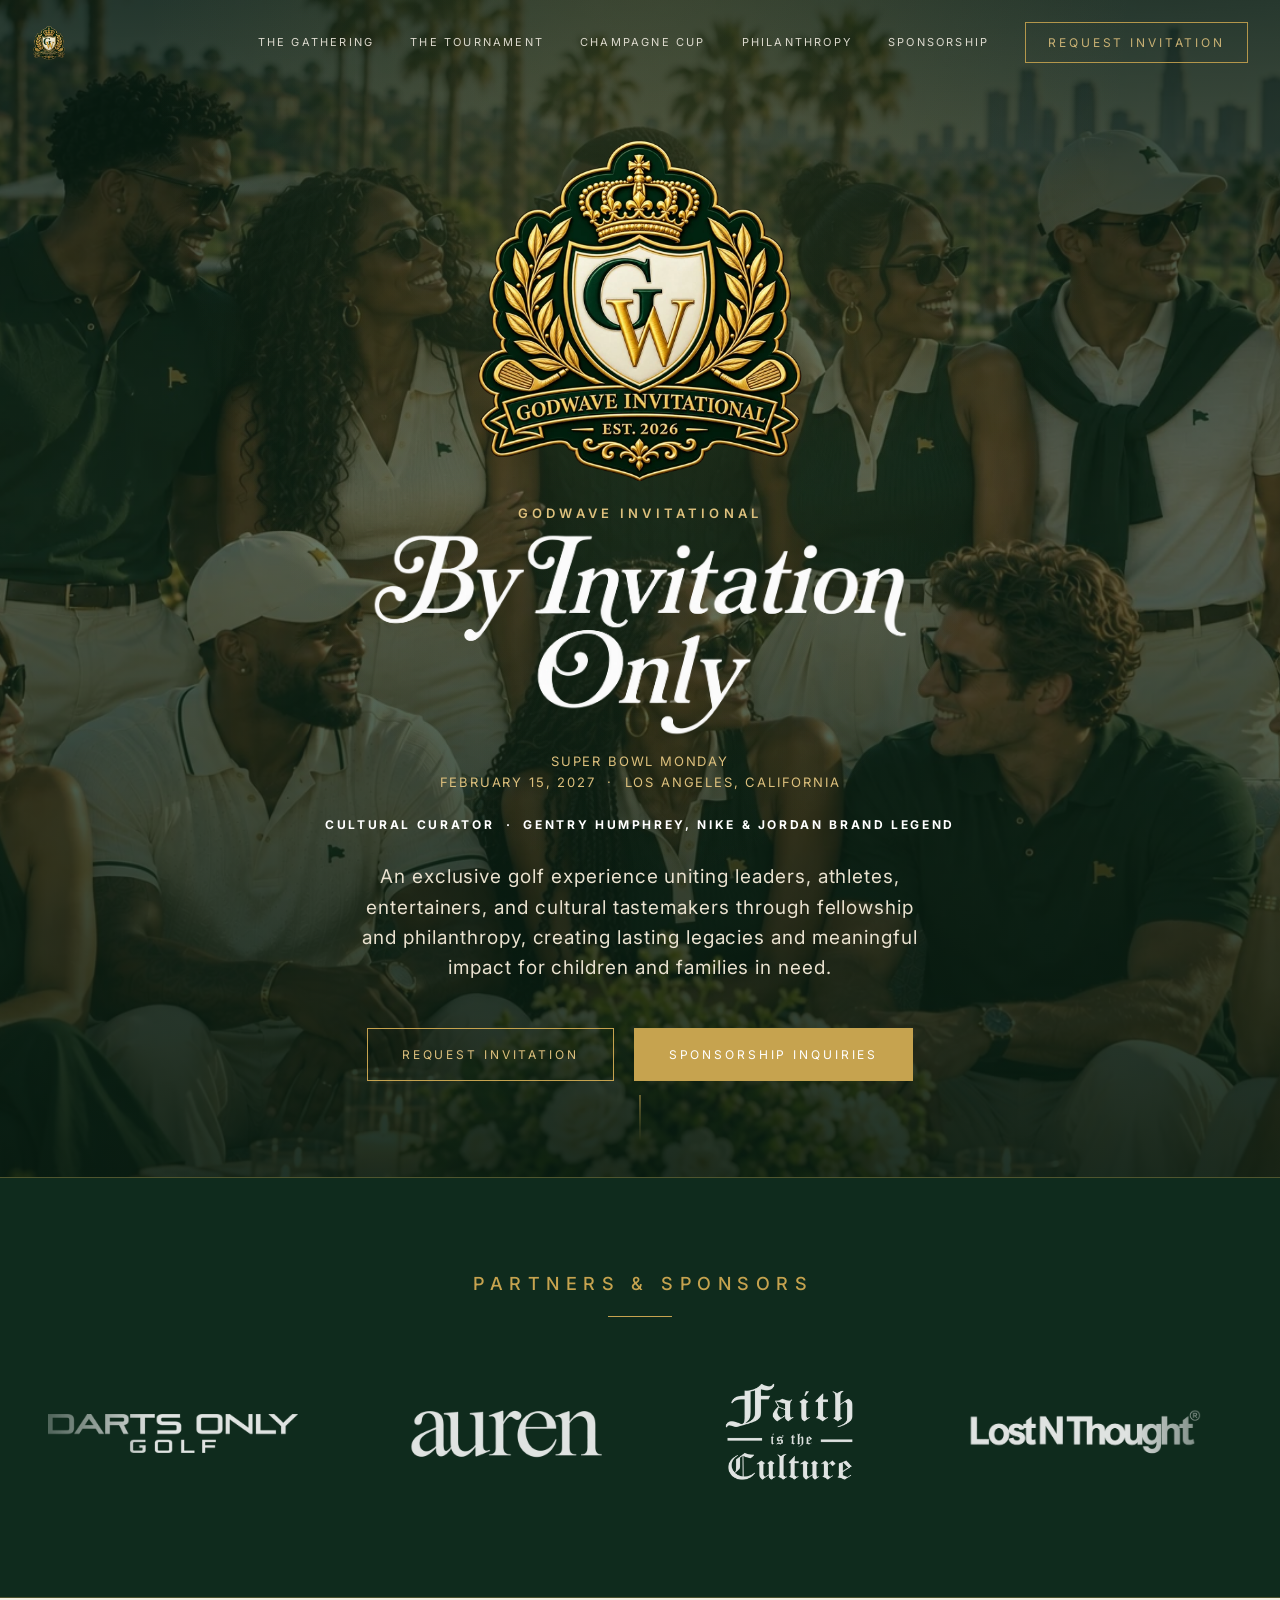
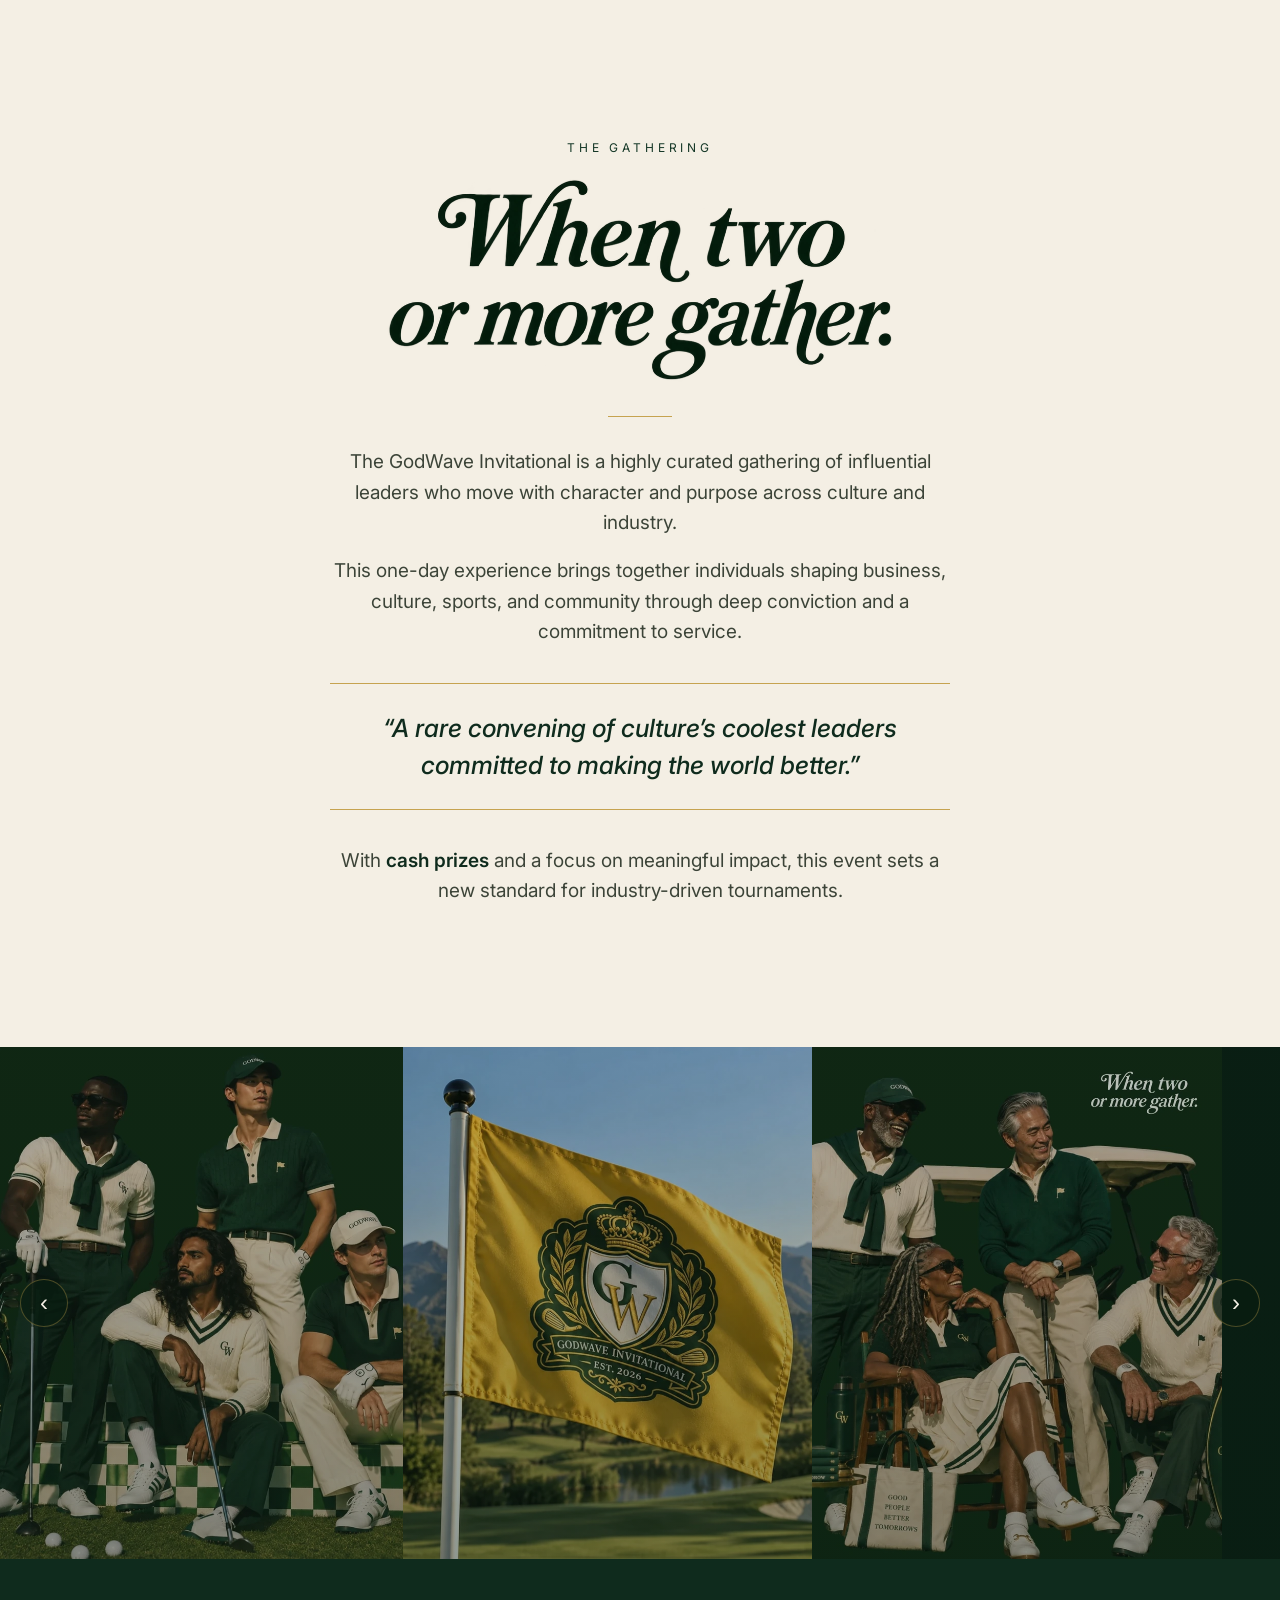
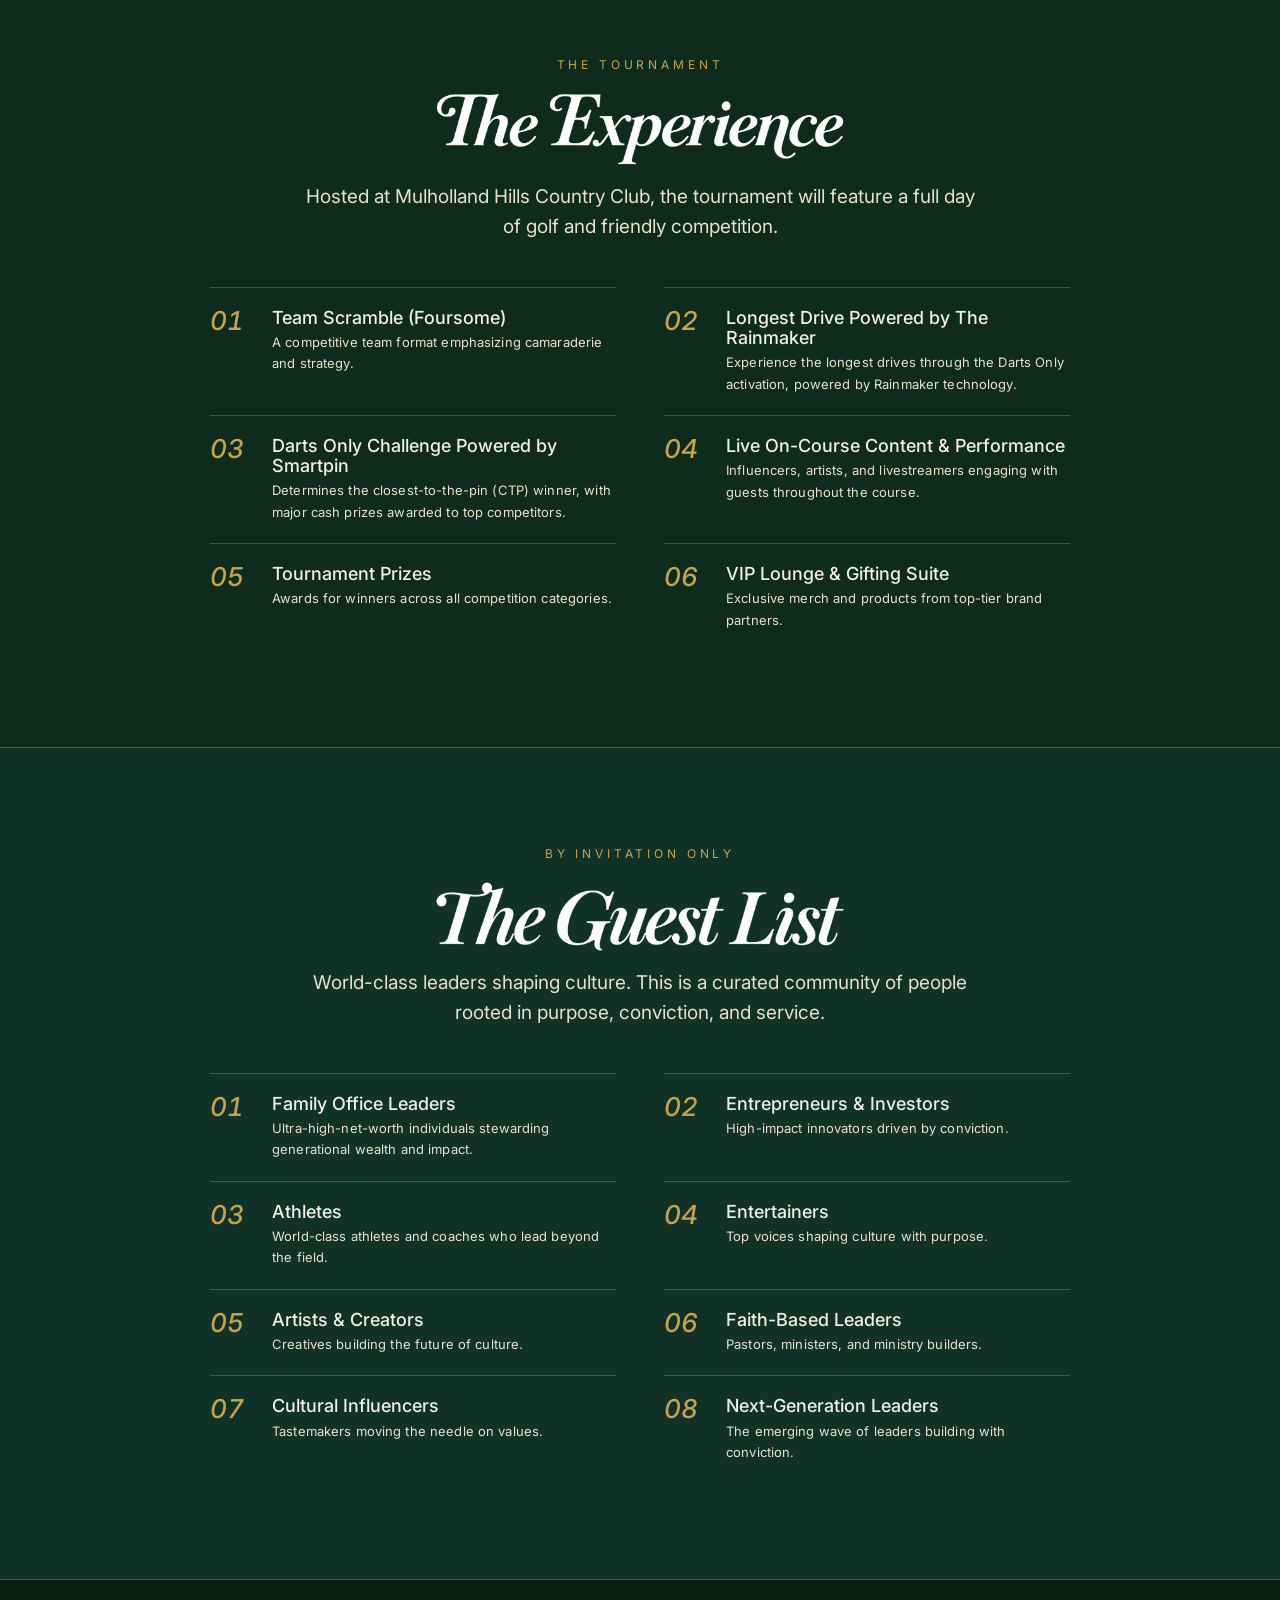
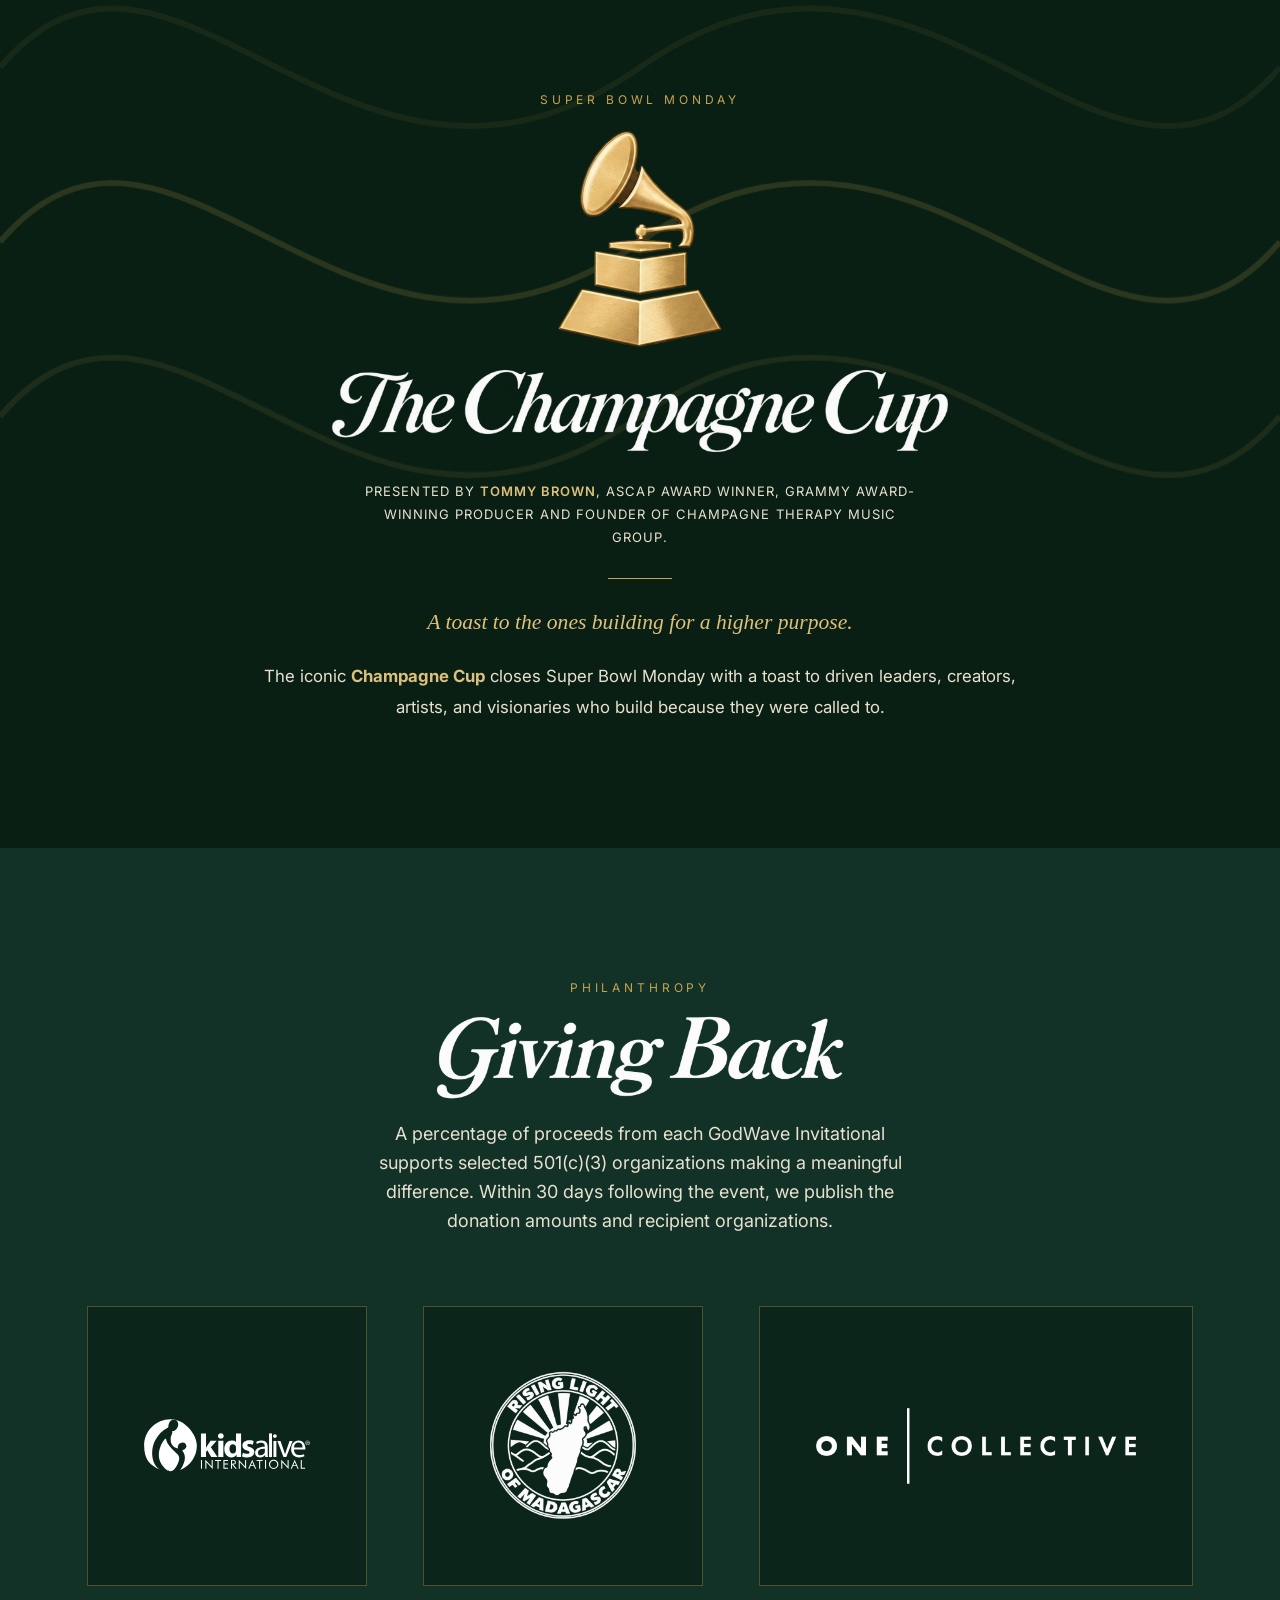
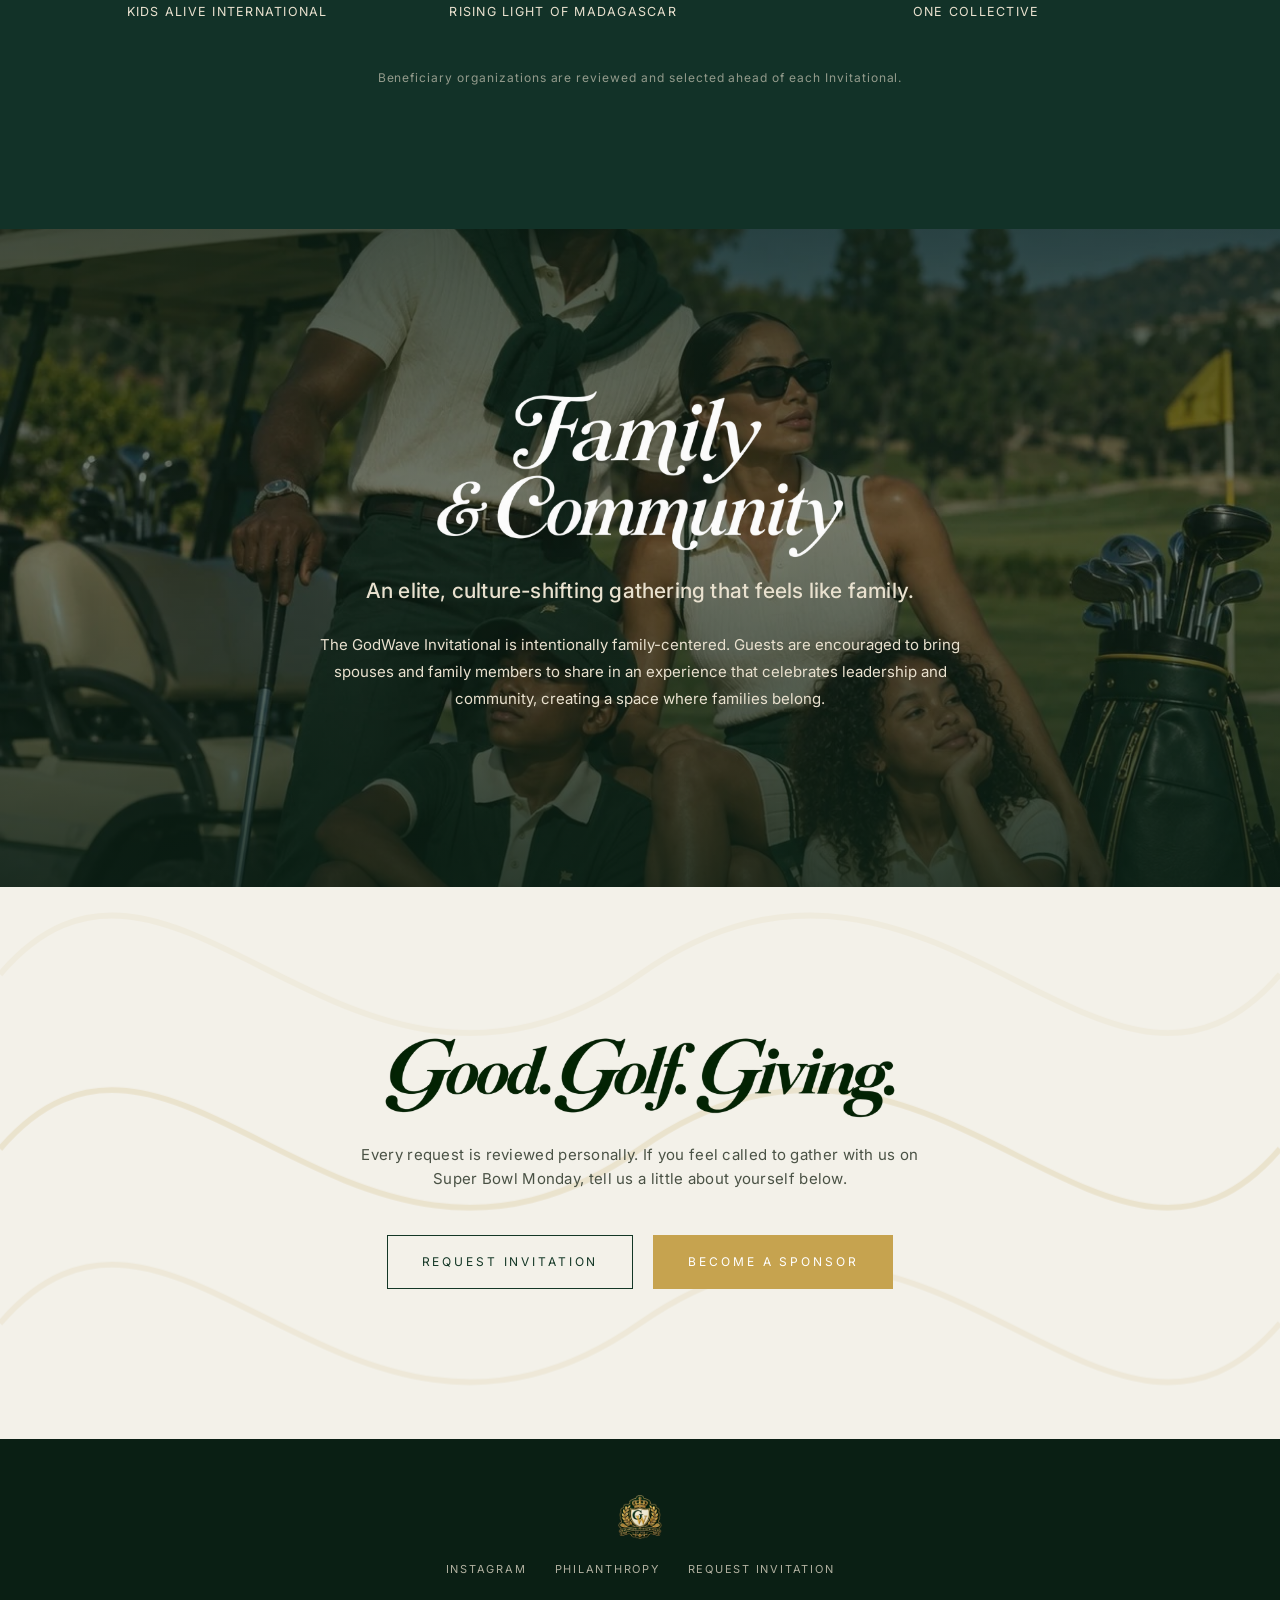
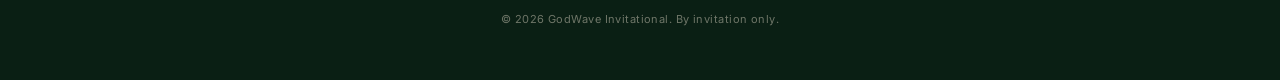
==== index.html @ af49a0c3 "Add Champagne Therapy Music Group to partner logos" ====
<!doctype html>
<html lang="en">
<head>
<meta charset="utf-8" />
<meta name="viewport" content="width=device-width, initial-scale=1" />
<title>GodWave Invitational · By Invitation Only</title>
<meta name="description" content="The GodWave Invitational. A private, invitation-only golf experience for those building something greater than the game." />
<link rel="icon" type="image/png" sizes="32x32" href="assets/favicon-32.png?v=20261023d" />
<link rel="icon" type="image/png" sizes="512x512" href="assets/favicon-512.png?v=20261023d" />
<link rel="apple-touch-icon" sizes="180x180" href="assets/favicon-180.png?v=20261023d" />
<link rel="preconnect" href="https://fonts.googleapis.com">
<link rel="preconnect" href="https://fonts.gstatic.com" crossorigin>
<link href="https://fonts.googleapis.com/css2?family=Inter:ital,wght@0,400;0,500;0,600;0,700;1,400;1,500&display=swap" rel="stylesheet">
<link rel="preload" as="image" href="assets/hero-bg.webp?v=20261023a" fetchpriority="high" />
<link rel="stylesheet" href="styles.css?v=20261107a" />
</head>
<body>

<!-- Wave-line texture, reused as a subtle field behind the hero and the final CTA. -->
<svg width="0" height="0" style="position:absolute">
  <defs>
    <pattern id="waveField" width="220" height="90" patternUnits="userSpaceOnUse">
      <path d="M0,45 C 30,10 60,80 110,45 C 160,10 190,80 220,45" fill="none" stroke="#c6a34f" stroke-width="1" opacity="0.5" />
      <path d="M0,75 C 30,40 60,110 110,75 C 160,40 190,110 220,75" fill="none" stroke="#c6a34f" stroke-width="1" opacity="0.3" />
      <path d="M0,15 C 30,-20 60,50 110,15 C 160,-20 190,50 220,15" fill="none" stroke="#c6a34f" stroke-width="1" opacity="0.22" />
    </pattern>
  </defs>
</svg>

<header class="nav" id="siteNav">
  <a href="#top" class="nav__mark">
    <img decoding="async" src="assets/crest-small.webp?v=20261023a" alt="GodWave crest" />
  </a>
  <nav class="nav__links">
    <a href="#gathering">The Gathering</a>
    <a href="#tournament">The Tournament</a>
    <a href="#champagne-cup">Champagne Cup</a>
    <a href="#philanthropy">Philanthropy</a>
    <a href="https://app.kismet.golf/event/godwave-invitational" target="_blank" rel="noopener">Sponsorship</a>
    <a href="https://forms.gle/NQnTTzMsNQ9WZR6WA" target="_blank" rel="noopener" class="btn" style="padding:10px 22px;">Request Invitation</a>
  </nav>
  <button class="nav__toggle" id="navToggle" aria-label="Menu">
    <svg width="18" height="12" viewBox="0 0 18 12" fill="none"><path d="M0 1H18M0 6H18M0 11H18" stroke="currentColor"/></svg>
  </button>
</header>

<section class="hero" id="top">
  <div class="hero__bg"></div>
  <div class="hero__vignette"></div>
  <div class="hero__inner">
    <img decoding="async" class="hero__crest" src="assets/crest-medium.webp?v=20261023a" alt="GodWave crest" />
    <p class="hero__label">GodWave Invitational</p>
    <img decoding="async" class="hero__title" fetchpriority="high" src="assets/by-invitation-only.webp?v=20261023a" alt="By Invitation Only" />
    <p class="hero__location">Super Bowl Monday<br>February 15, 2027 &nbsp;&middot;&nbsp; Los Angeles, California</p>
    <p class="hero__curator">Cultural Curator &nbsp;&middot;&nbsp; Gentry Humphrey, Nike &amp; Jordan Brand Legend</p>
    <p class="hero__sub">An exclusive golf experience uniting leaders, athletes, entertainers, and cultural tastemakers through fellowship and philanthropy, creating lasting legacies and meaningful impact for children and families in need.</p>
    <div class="hero__ctas">
      <a href="https://forms.gle/NQnTTzMsNQ9WZR6WA" target="_blank" rel="noopener" class="btn">Request Invitation</a>
      <a href="https://app.kismet.golf/event/godwave-invitational" target="_blank" rel="noopener" class="btn btn--gold">Sponsorship Inquiries</a>
    </div>
  </div>
  <div class="hero__scroll"></div>
</section>

<section class="partners reveal" id="partners">
  <div class="partners__head">
    <h2 class="partners__title">Partners &amp; Sponsors</h2>
    <div class="rule"></div>
  </div>
  <div class="partners__marquee">
    <div class="partners__track">
      <ul class="partners__set">
        <li><img decoding="async" src="assets/partners/darts-only-golf-white.webp?v=20261106d" alt="Darts Only Golf" style="height:39px" /></li>
        <li><img class="is-mono" decoding="async" src="assets/partners/auren-green.webp?v=20261106d" alt="Auren" style="height:51px" /></li>
        <li><img decoding="async" src="assets/partners/faith-is-the-culture-white.webp?v=20261106d" alt="Faith is the Culture" style="height:102px" /></li>
        <li><img class="is-mono" decoding="async" src="assets/partners/lost-n-thought-green.webp?v=20261106d" alt="Lost N Thought" style="height:48px" /></li>
        <li><img decoding="async" src="assets/partners/bold-white.webp?v=20261106d" alt="BOLD" style="height:117px" /></li>
        <li><img decoding="async" src="assets/partners/elevate-collection-white.webp?v=20261106d" alt="Elevate Collection" style="height:84px" /></li>
        <li><img decoding="async" src="assets/partners/connect-the-spots-white.webp?v=20261106d" alt="Connect The Spots" style="height:108px" /></li>
        <li><img decoding="async" src="assets/partners/sparms-white.webp?v=20261106d" alt="Sparms" style="height:33px" /></li>
        <li><img class="is-mono" decoding="async" src="assets/partners/therabody.svg?v=20261106d" alt="Therabody" style="height:51px" /></li>
        <li><img decoding="async" src="assets/partners/cool-factor.webp?v=20261106d" alt="Cool Factor Cryo" style="height:60px" /></li>
        <li><img decoding="async" src="assets/partners/champagne-therapy-gold.webp?v=20261107a" alt="Champagne Therapy Music Group" style="height:130px" /></li>
      </ul>
      <ul class="partners__set" aria-hidden="true">
        <li><img decoding="async" src="assets/partners/darts-only-golf-white.webp?v=20261106d" alt="" style="height:39px" /></li>
        <li><img class="is-mono" decoding="async" src="assets/partners/auren-green.webp?v=20261106d" alt="" style="height:51px" /></li>
        <li><img decoding="async" src="assets/partners/faith-is-the-culture-white.webp?v=20261106d" alt="" style="height:102px" /></li>
        <li><img class="is-mono" decoding="async" src="assets/partners/lost-n-thought-green.webp?v=20261106d" alt="" style="height:48px" /></li>
        <li><img decoding="async" src="assets/partners/bold-white.webp?v=20261106d" alt="" style="height:117px" /></li>
        <li><img decoding="async" src="assets/partners/elevate-collection-white.webp?v=20261106d" alt="" style="height:84px" /></li>
        <li><img decoding="async" src="assets/partners/connect-the-spots-white.webp?v=20261106d" alt="" style="height:108px" /></li>
        <li><img decoding="async" src="assets/partners/sparms-white.webp?v=20261106d" alt="" style="height:33px" /></li>
        <li><img class="is-mono" decoding="async" src="assets/partners/therabody.svg?v=20261106d" alt="" style="height:51px" /></li>
        <li><img decoding="async" src="assets/partners/cool-factor.webp?v=20261106d" alt="" style="height:60px" /></li>
        <li><img decoding="async" src="assets/partners/champagne-therapy-gold.webp?v=20261107a" alt="" style="height:130px" /></li>
      </ul>
    </div>
  </div>
</section>

<section class="ethos reveal" id="gathering">
  <div class="wrap">
    <p class="eyebrow eyebrow--dark">THE GATHERING</p>
    <img loading="lazy" decoding="async" class="ethos__quote" src="assets/when-two-or-more.webp?v=20261023a" alt="When two or more gather." />
    <div class="rule"></div>
    <p class="ethos__body">The GodWave Invitational is a highly curated gathering of influential leaders who move with character and purpose across culture and industry.</p>
    <p class="ethos__body">This one-day experience brings together individuals shaping business, culture, sports, and community through deep conviction and a commitment to service.</p>
    <blockquote class="ethos__pull">“A rare convening of culture’s coolest leaders committed to making the world better.”</blockquote>
    <p class="ethos__body">With <strong>cash prizes</strong> and a focus on meaningful impact, this event sets a new standard for industry-driven tournaments.</p>
  </div>
</section>

<section class="gallery reveal">
  <div class="gallery__track" id="galleryTrack">
    <div class="gallery__slide"><img fetchpriority="low" decoding="async" src="assets/gallery-1-mens-cream.webp?v=20261023a" srcset="assets/gallery-1-mens-cream-800.webp?v=20261106f 800w, assets/gallery-1-mens-cream.webp?v=20261023a 1200w" sizes="(max-width: 860px) 78vw, 32vw" alt="Guests in cream and forest green GodWave apparel" /></div>
    <div class="gallery__slide"><img fetchpriority="low" decoding="async" src="assets/gallery-4-flag.webp?v=20261023a" srcset="assets/gallery-4-flag-800.webp?v=20261106f 800w, assets/gallery-4-flag.webp?v=20261023a 1200w" sizes="(max-width: 860px) 78vw, 32vw" alt="The GodWave flag on the course" /></div>
    <div class="gallery__slide"><img fetchpriority="low" decoding="async" src="assets/gallery-2-cart-crew.webp?v=20261023a" srcset="assets/gallery-2-cart-crew-800.webp?v=20261106f 800w, assets/gallery-2-cart-crew.webp?v=20261023a 1200w" sizes="(max-width: 860px) 78vw, 32vw" alt="Guests gathered beside the golf cart" /></div>
    <div class="gallery__slide"><img fetchpriority="low" decoding="async" src="assets/gallery-5-fivesome.webp?v=20261023a" srcset="assets/gallery-5-fivesome-800.webp?v=20261106f 800w, assets/gallery-5-fivesome.webp?v=20261023a 1200w" sizes="(max-width: 860px) 78vw, 32vw" alt="Guests walking the fairway together" /></div>
    <div class="gallery__slide"><img fetchpriority="low" decoding="async" src="assets/gallery-3-womens-checker.webp?v=20261023a" srcset="assets/gallery-3-womens-checker-800.webp?v=20261106f 800w, assets/gallery-3-womens-checker.webp?v=20261023a 1200w" sizes="(max-width: 860px) 78vw, 32vw" alt="Guests seated on the checkered course bench" /></div>
  </div>
  <button class="gallery__arrow gallery__arrow--prev" id="galleryPrev" aria-label="Previous photo">&#8249;</button>
  <button class="gallery__arrow gallery__arrow--next" id="galleryNext" aria-label="Next photo">&#8250;</button>
</section>

<section class="tournament" id="tournament">
  <div class="wrap">
    <div class="tournament__head reveal">
      <p class="eyebrow">THE TOURNAMENT</p>
      <img loading="lazy" decoding="async" class="section-title" src="assets/title-the-experience.webp?v=20261023a" alt="The Experience" />
      <p class="tournament__lede">Hosted at Mulholland Hills Country Club, the tournament will feature a full day of golf and friendly competition.</p>
    </div>
    <ol class="numbered reveal">
      <li><span class="numbered__n">01</span><div><h3>Team Scramble (Foursome)</h3><p>A competitive team format emphasizing camaraderie and strategy.</p></div></li>
      <li><span class="numbered__n">02</span><div><h3>Longest Drive Powered by The Rainmaker</h3><p>Experience the longest drives through the Darts Only activation, powered by Rainmaker technology.</p></div></li>
      <li><span class="numbered__n">03</span><div><h3>Darts Only Challenge Powered by Smartpin</h3><p>Determines the closest-to-the-pin (CTP) winner, with major cash prizes awarded to top competitors.</p></div></li>
      <li><span class="numbered__n">04</span><div><h3>Live On-Course Content &amp; Performance</h3><p>Influencers, artists, and livestreamers engaging with guests throughout the course.</p></div></li>
      <li><span class="numbered__n">05</span><div><h3>Tournament Prizes</h3><p>Awards for winners across all competition categories.</p></div></li>
      <li><span class="numbered__n">06</span><div><h3>VIP Lounge &amp; Gifting Suite</h3><p>Exclusive merch and products from top-tier brand partners.</p></div></li>
    </ol>
  </div>
</section>

<section class="guests" id="guest-list">
  <div class="wrap">
    <div class="tournament__head reveal">
      <p class="eyebrow">BY INVITATION ONLY</p>
      <img loading="lazy" decoding="async" class="section-title" src="assets/title-the-guest-list.webp?v=20261023a" alt="The Guest List" />
      <p class="guests__lede">World-class leaders shaping culture. This is a curated community of people rooted in purpose, conviction, and service.</p>
    </div>
    <ol class="numbered reveal">
      <li><span class="numbered__n">01</span><div><h3>Family Office Leaders</h3><p>Ultra-high-net-worth individuals stewarding generational wealth and impact.</p></div></li>
      <li><span class="numbered__n">02</span><div><h3>Entrepreneurs &amp; Investors</h3><p>High-impact innovators driven by conviction.</p></div></li>
      <li><span class="numbered__n">03</span><div><h3>Athletes</h3><p>World-class athletes and coaches who lead beyond the field.</p></div></li>
      <li><span class="numbered__n">04</span><div><h3>Entertainers</h3><p>Top voices shaping culture with purpose.</p></div></li>
      <li><span class="numbered__n">05</span><div><h3>Artists &amp; Creators</h3><p>Creatives building the future of culture.</p></div></li>
      <li><span class="numbered__n">06</span><div><h3>Faith-Based Leaders</h3><p>Pastors, ministers, and ministry builders.</p></div></li>
      <li><span class="numbered__n">07</span><div><h3>Cultural Influencers</h3><p>Tastemakers moving the needle on values.</p></div></li>
      <li><span class="numbered__n">08</span><div><h3>Next-Generation Leaders</h3><p>The emerging wave of leaders building with conviction.</p></div></li>
    </ol>
  </div>
</section>

<section class="cup reveal" id="champagne-cup">
  <svg class="hero__field" viewBox="0 0 220 90" preserveAspectRatio="xMidYMid slice" style="position:absolute;inset:0;opacity:.35;"><rect width="100%" height="100%" fill="url(#waveField)" /></svg>
  <div class="cup__inner">
    <p class="eyebrow">Super Bowl Monday</p>
    <img loading="lazy" decoding="async" class="cup__trophy" src="assets/champagne-cup-trophy-gold.webp?v=20261106a" alt="" />
    <img loading="lazy" decoding="async" class="cup__title" src="assets/title-champagne-cup-script-white.webp?v=20261106a" alt="The Champagne Cup" />
    <p class="cup__presented">Presented by <strong>Tommy Brown</strong>, ASCAP Award winner, Grammy Award-winning producer and Founder of Champagne Therapy Music Group.</p>
    <div class="rule"></div>
    <p class="cup__lede">A toast to the ones building for a higher purpose.</p>
    <p class="cup__body">The iconic <strong class="cup__gold">Champagne Cup</strong> closes Super Bowl Monday with a toast to driven leaders, creators, artists, and visionaries who build because they were called to.</p>
  </div>
</section>

<section class="philanthropy reveal" id="philanthropy">
  <div class="wrap">
    <div class="philanthropy__head">
      <p class="eyebrow">PHILANTHROPY</p>
      <img loading="lazy" decoding="async" class="section-title" src="assets/title-giving-back.webp?v=20261023a" alt="Giving Back" />
    </div>
    <p class="philanthropy__body">A percentage of proceeds from each GodWave Invitational supports selected 501(c)(3) organizations making a meaningful difference. Within 30 days following the event, we publish the donation amounts and recipient organizations.</p>
    <!-- Swap each block below for Arielle's actual partner logo images when supplied. -->
    <div class="philanthropy__logos">
      <a class="philanthropy__logo" href="https://kidsalive.org" target="_blank" rel="noopener">
        <div class="philanthropy__chip"><img loading="lazy" decoding="async" src="assets/logo-kidsalive.svg?v=20261008a" alt="Kids Alive International" /></div>
        <p>Kids Alive International</p>
      </a>
      <a class="philanthropy__logo" href="https://www.facebook.com/MADAgapeMission/" target="_blank" rel="noopener">
        <div class="philanthropy__chip"><img loading="lazy" decoding="async" src="assets/logo-risinglight.webp?v=20261023a" alt="Rising Light of Madagascar" /></div>
        <p>Rising Light of Madagascar</p>
      </a>
      <a class="philanthropy__logo" href="https://content.onecollective.org/" target="_blank" rel="noopener">
        <div class="philanthropy__chip"><img loading="lazy" decoding="async" src="assets/logo-onecollective.png?v=20261008a" alt="One Collective" /></div>
        <p>One Collective</p>
      </a>
    </div>
    <p class="philanthropy__note">Beneficiary organizations are reviewed and selected ahead of each Invitational.</p>
  </div>
</section>

<section class="family reveal" data-bg="assets/family.webp?v=20261023a">
  <div class="family__scrim"></div>
  <div class="family__inner">
    <img loading="lazy" decoding="async" class="section-title" src="assets/title-family-community.webp?v=20261023a" alt="Family & Community" />
    <h2>An elite, culture-shifting gathering that feels like family.</h2>
    <p>The GodWave Invitational is intentionally family-centered. Guests are encouraged to bring spouses and family members to share in an experience that celebrates leadership and community, creating a space where families belong.</p>
  </div>
</section>

<section class="invite reveal" id="invite">
  <svg class="hero__field" viewBox="0 0 220 90" preserveAspectRatio="xMidYMid slice" style="position:absolute;inset:0;opacity:.35;"><rect width="100%" height="100%" fill="url(#waveField)" /></svg>
  <div class="invite__inner">
    <img loading="lazy" decoding="async" class="invite__title" src="assets/title-good-golf-giving.webp?v=20261023a" alt="Good. Golf. Giving." />
    <p>Every request is reviewed personally. If you feel called to gather with us on Super Bowl Monday, tell us a little about yourself below.</p>
    <div class="invite__ctas">
      <a href="https://forms.gle/NQnTTzMsNQ9WZR6WA" target="_blank" rel="noopener" class="btn btn--dark">Request Invitation</a>
      <a href="https://app.kismet.golf/event/godwave-invitational" target="_blank" rel="noopener" class="btn btn--gold">Become a Sponsor</a>
    </div>
  </div>
</section>

<footer class="footer">
  <div class="footer__inner">
    <img loading="lazy" decoding="async" class="footer__mark" src="assets/crest-small.webp?v=20261023a" alt="GodWave crest" />
    <div class="footer__links">
      <a href="https://instagram.com/godwavegolf" target="_blank" rel="noopener">Instagram</a>
      <a href="#philanthropy">Philanthropy</a>
      <a href="https://forms.gle/NQnTTzMsNQ9WZR6WA" target="_blank" rel="noopener">Request Invitation</a>
    </div>
    <p class="footer__legal">© 2026 GodWave Invitational. By invitation only.</p>
  </div>
</footer>

<script src="script.js?v=20261106f"></script>
</body>
</html>
---- styles.css ----
/* GodWave Invitational: landing page
   Palette: forest green, ivory, muted gold. Inter throughout, upright display, small caps sans for labels. */

:root {
  --green-950: #0a1f14;
  --green-900: #0f2b1d;
  --green-800: #143726;
  --green-700: #1c4a33;
  --ivory: #f4efe4;
  --ivory-dim: #e9e1cf;
  --gold: #c6a34f;
  --gold-bright: #ddc07d;
  --ink: #17190f;
  --line: rgba(198, 163, 79, 0.35);

  --serif: "Inter", "Helvetica Neue", Arial, sans-serif;
  --crest-serif: "Inter", var(--serif);
  --sans: "Inter", "Helvetica Neue", Arial, sans-serif;

  --max: 1180px;
}

* { box-sizing: border-box; }
html { scroll-behavior: smooth; }

body {
  margin: 0;
  background: var(--ivory);
  color: var(--ink);
  font-family: var(--serif);
  font-size: 18px;
  line-height: 1.6;
  -webkit-font-smoothing: antialiased;
}

img, svg { max-width: 100%; display: block; }

.wrap {
  max-width: var(--max);
  margin: 0 auto;
  padding: 0 32px;
}

.eyebrow {
  font-family: var(--sans);
  font-size: 12px;
  letter-spacing: 0.32em;
  text-transform: uppercase;
  color: var(--gold);
  margin: 0 0 18px;
}

.eyebrow--dark { color: var(--green-800); }

h1, h2, h3 {
  font-family: var(--serif);
  font-weight: 500;
  line-height: 1.12;
  margin: 0;
}

a { color: inherit; }

.btn {
  display: inline-block;
  font-family: var(--sans);
  font-size: 12px;
  letter-spacing: 0.24em;
  text-transform: uppercase;
  text-decoration: none;
  padding: 16px 34px;
  border: 1px solid var(--gold);
  color: var(--gold-bright);
  transition: background 0.35s ease, color 0.35s ease;
  white-space: nowrap;
}

.btn:hover { background: var(--gold); color: var(--green-950); }

.btn--dark {
  border-color: var(--green-800);
  color: var(--green-800);
}

.btn--dark:hover {
  background: var(--green-800);
  color: var(--ivory);
}

.btn--ghost {
  border-color: transparent;
  color: inherit;
  text-underline-offset: 6px;
}

.btn--gold {
  background: var(--gold);
  border-color: var(--gold);
  color: #ffffff;
}

.btn--gold:hover {
  background: var(--gold-bright);
  border-color: var(--gold-bright);
  color: #ffffff;
}

/* ---------- Nav ---------- */

.nav {
  position: fixed;
  top: 0; left: 0; right: 0;
  z-index: 40;
  display: flex;
  align-items: center;
  justify-content: space-between;
  padding: 22px 32px;
  font-family: var(--sans);
  color: var(--ivory);
  transition: background 0.4s ease, padding 0.4s ease, box-shadow .4s ease;
}

.nav.is-scrolled {
  background: rgba(10, 31, 20, 0.92);
  padding: 14px 32px;
  box-shadow: 0 1px 0 var(--line);
  backdrop-filter: blur(6px);
}

.nav__mark {
  display: flex;
  align-items: center;
  gap: 12px;
  text-decoration: none;
  color: var(--ivory);
}

.nav__mark img { width: 34px; height: 34px; object-fit: contain; }

.nav__wordmark {
  font-family: var(--crest-serif);
  font-size: 11px;
  font-weight: 600;
  letter-spacing: 0.16em;
  white-space: nowrap;
}

.nav__links {
  display: flex;
  align-items: center;
  gap: 36px;
  font-size: 11px;
  letter-spacing: 0.2em;
  text-transform: uppercase;
}

.nav__links a { text-decoration: none; opacity: 0.88; white-space: nowrap; }
.nav__links a:hover { opacity: 1; color: var(--gold-bright); }

.nav__toggle {
  display: none;
  background: none;
  border: 1px solid var(--line);
  color: var(--ivory);
  width: 40px;
  height: 40px;
  align-items: center;
  justify-content: center;
  cursor: pointer;
}

/* ---------- Hero ---------- */

.hero {
  position: relative;
  min-height: 100vh;
  display: flex;
  align-items: center;
  justify-content: center;
  text-align: center;
  color: var(--ivory);
  overflow: hidden;
  padding: 140px 32px 96px;
}

.hero__bg {
  position: absolute;
  inset: 0;
  z-index: 0;
  background-image: url('assets/hero-bg.webp?v=20261023a');
  background-size: cover;
  background-position: center 30%;
  animation: heroZoom 26s ease-in-out infinite alternate;
}

@keyframes heroZoom {
  from { transform: scale(1); }
  to { transform: scale(1.09); }
}

.hero__vignette {
  position: absolute;
  inset: 0;
  z-index: 1;
  background:
    radial-gradient(ellipse at 50% -10%, rgba(198, 163, 79, 0.16), transparent 55%),
    linear-gradient(180deg, rgba(8,28,17,0.86) 0%, rgba(15,43,26,0.62) 42%, rgba(8,28,17,0.9) 100%);
}

.hero__inner {
  position: relative;
  z-index: 2;
  max-width: 760px;
  animation: heroFadeUp 1s ease both;
}

@keyframes heroFadeUp {
  from { opacity: 0; transform: translateY(18px); }
  to { opacity: 1; transform: translateY(0); }
}

@media (prefers-reduced-motion: reduce) {
  .hero__bg { animation: none; }
  .hero__inner { animation: none; }
}

.hero__crest {
  width: clamp(220px, 30vw, 330px);
  height: auto;
  margin: 0 auto 22px;
}

.hero__label {
  font-family: var(--sans);
  font-size: 13px;
  font-weight: 600;
  letter-spacing: 0.32em;
  text-transform: uppercase;
  color: var(--gold-bright);
  margin: 0 0 8px;
}

.hero__title {
  width: clamp(280px, 42vw, 560px);
  height: auto;
  margin: 0 auto 14px;
}

.hero__location {
  font-family: var(--sans);
  font-size: 13px;
  letter-spacing: 0.14em;
  text-transform: uppercase;
  color: var(--gold-bright);
  margin: 0 0 22px;
}

.hero__sub {
  font-family: var(--sans);
  font-size: clamp(16px, 1.8vw, 19px);
  letter-spacing: 0.05em;
  line-height: 1.6;
  color: var(--ivory-dim);
  max-width: 560px;
  margin: 0 auto 44px;
  text-transform: none;
}

.hero__ctas {
  display: flex;
  gap: 20px;
  justify-content: center;
  flex-wrap: wrap;
}

.hero__scroll {
  position: absolute;
  bottom: 36px;
  left: 50%;
  transform: translateX(-50%);
  z-index: 2;
  width: 1px;
  height: 46px;
  background: linear-gradient(var(--gold), transparent);
}

/* ---------- Ethos ---------- */

.ethos {
  background: var(--ivory);
  padding: 140px 32px;
  text-align: center;
}

.ethos__quote {
  width: clamp(280px, 40vw, 520px);
  height: auto;
  margin: 0 auto 32px;
}

.section-title {
  width: clamp(220px, 32vw, 420px);
  height: auto;
  margin: 0 auto 16px;
}

.ethos__body {
  max-width: 620px;
  margin: 0 auto;
  color: #3c4438;
  font-size: 19px;
}

.rule {
  width: 64px;
  height: 1px;
  background: var(--gold);
  margin: 30px auto;
}

/* ---------- Experience ---------- */

.experience {
  background: var(--green-900);
  color: var(--ivory);
  padding: 120px 32px;
}

.experience__head {
  text-align: center;
  max-width: 620px;
  margin: 0 auto 72px;
}

.experience__head h2 {
  font-size: clamp(30px, 4vw, 42px);
}

.experience__grid {
  display: grid;
  grid-template-columns: repeat(3, 1fr);
  gap: 1px;
  background: var(--line);
  border-top: 1px solid var(--line);
  border-bottom: 1px solid var(--line);
}

.experience__card {
  background: var(--green-900);
  padding: 52px 36px;
  text-align: center;
  transition: background 0.4s ease, transform 0.4s ease;
}

.experience__card:hover {
  background: var(--green-800);
  transform: translateY(-4px);
}

.experience__icon {
  width: 40px;
  height: 40px;
  margin: 0 auto 26px;
  color: var(--gold);
}

.experience__card h3 {
  font-size: 24px;
  margin-bottom: 14px;
}

.experience__card p {
  font-family: var(--sans);
  font-size: 14px;
  line-height: 1.8;
  color: var(--ivory-dim);
  letter-spacing: 0.01em;
}

/* ---------- Gallery (carousel) ---------- */

.gallery {
  position: relative;
  background: var(--green-950);
}

.gallery__track {
  display: flex;
  overflow-x: auto;
  scroll-snap-type: none;
  -webkit-overflow-scrolling: touch;
  scrollbar-width: none;
}

.gallery__track::-webkit-scrollbar {
  display: none;
}

.gallery__slide {
  position: relative;
  flex: 0 0 auto;
  width: 32%;
  aspect-ratio: 4 / 5;
  scroll-snap-align: start;
}

.gallery__slide img {
  width: 100%;
  height: 100%;
  object-fit: cover;
}

.gallery__slide::after {
  content: '';
  position: absolute;
  inset: 0;
  background: linear-gradient(180deg, rgba(8,28,17,0.25), rgba(8,28,17,0.45));
  pointer-events: none;
}

.gallery__arrow {
  position: absolute;
  top: 50%;
  transform: translateY(-50%);
  width: 48px;
  height: 48px;
  border-radius: 50%;
  background: rgba(8, 28, 17, 0.75);
  border: 1px solid var(--line);
  color: var(--ivory);
  font-size: 24px;
  line-height: 1;
  cursor: pointer;
  display: flex;
  align-items: center;
  justify-content: center;
  z-index: 2;
  transition: background 0.3s ease, border-color 0.3s ease;
}

.gallery__arrow:hover {
  background: var(--green-800);
  border-color: var(--gold);
}

.gallery__arrow--prev { left: 20px; }
.gallery__arrow--next { right: 20px; }

@media (max-width: 860px) {
  .gallery__slide { width: 78%; }
  .gallery__arrow { width: 40px; height: 40px; font-size: 20px; }
}

/* ---------- Family & Community ---------- */

.family {
  position: relative;
  background-size: cover;
  background-position: center 30%;
  padding: 160px 32px;
  text-align: center;
  color: var(--ivory);
}

.family__scrim {
  position: absolute;
  inset: 0;
  background: linear-gradient(180deg, rgba(10,31,20,0.75), rgba(10,31,20,0.55) 45%, rgba(10,31,20,0.85));
}

.family__inner {
  position: relative;
  z-index: 1;
  max-width: 680px;
  margin: 0 auto;
}

.family__inner h2 {
  font-family: var(--sans);
  font-weight: 500;
  font-size: clamp(17px, 2vw, 21px);
  line-height: 1.5;
  letter-spacing: 0.01em;
  color: var(--ivory-dim);
  margin-bottom: 24px;
}

.family__inner p {
  font-family: var(--sans);
  font-size: 15px;
  line-height: 1.8;
  color: var(--ivory-dim);
}

/* ---------- Philanthropy ---------- */

.philanthropy {
  background: #123228;
  color: var(--ivory);
  padding: 130px 32px;
  text-align: center;
}

.philanthropy__head {
  max-width: 640px;
  margin: 0 auto 20px;
}

.philanthropy__head h2 {
  font-size: clamp(32px, 4vw, 46px);
  color: var(--ivory);
}

.philanthropy__body {
  max-width: 560px;
  margin: 0 auto 70px;
  color: var(--ivory-dim);
}

.philanthropy__logos {
  display: flex;
  justify-content: center;
  align-items: center;
  gap: 56px;
  flex-wrap: wrap;
}

.philanthropy__logo {
  display: flex;
  flex-direction: column;
  align-items: center;
  gap: 16px;
  min-width: 240px;
  text-decoration: none;
}

.philanthropy__chip {
  background: rgba(8, 28, 17, 0.55);
  border: 1px solid var(--line);
  padding: 56px;
  display: flex;
  align-items: center;
  justify-content: center;
  overflow: visible;
  min-height: 280px;
  min-width: 280px;
  transition: transform 0.4s ease, border-color 0.4s ease;
}

.philanthropy__chip:hover {
  transform: translateY(-4px);
  border-color: var(--gold);
}

.philanthropy__chip img {
  max-height: 150px;
  max-width: 320px;
  width: auto;
  flex-shrink: 0;
}

.philanthropy__logo p {
  margin: 0;
  font-family: var(--sans);
  font-size: 12.5px;
  letter-spacing: 0.1em;
  text-transform: uppercase;
  color: var(--ivory-dim);
  text-align: center;
}

.philanthropy__note {
  margin-top: 46px;
  font-family: var(--sans);
  font-size: 12px;
  letter-spacing: 0.08em;
  color: rgba(233, 225, 207, 0.6);
}

/* ---------- Final CTA ---------- */

.invite {
  position: relative;
  background: #f3f1e9;
  color: var(--green-900);
  text-align: center;
  padding: 150px 32px;
  overflow: hidden;
}

.invite__inner { position: relative; z-index: 1; max-width: 700px; margin: 0 auto; }

.invite__title {
  width: clamp(280px, 40vw, 520px);
  height: auto;
  margin: 0 auto 24px;
}

.invite p {
  font-family: var(--sans);
  font-size: 15px;
  letter-spacing: 0.02em;
  color: #4a5245;
  max-width: 560px;
  margin: 0 auto 44px;
}

.invite__ctas {
  display: flex;
  gap: 20px;
  justify-content: center;
  flex-wrap: wrap;
}

/* ---------- Footer ---------- */

.footer {
  background: var(--green-950);
  color: var(--ivory-dim);
  padding: 56px 32px 40px;
}

.footer__inner {
  max-width: var(--max);
  margin: 0 auto;
  display: flex;
  flex-direction: column;
  align-items: center;
  gap: 22px;
  text-align: center;
}

.footer__mark { width: 44px; height: 44px; color: var(--gold); }

.footer__wordmark {
  font-family: var(--crest-serif);
  font-size: 12px;
  font-weight: 600;
  letter-spacing: 0.14em;
  color: var(--ivory);
  max-width: 480px;
  text-align: center;
}

.footer__links {
  display: flex;
  gap: 28px;
  font-family: var(--sans);
  font-size: 11px;
  letter-spacing: 0.16em;
  text-transform: uppercase;
}

.footer__links a { text-decoration: none; opacity: 0.75; }
.footer__links a:hover { opacity: 1; }

.footer__legal {
  font-family: var(--sans);
  font-size: 11px;
  letter-spacing: 0.04em;
  color: rgba(233, 225, 207, 0.45);
}

/* ---------- Reveal-on-scroll ---------- */

.reveal {
  opacity: 0;
  transform: translateY(22px);
  transition: opacity 0.9s ease, transform 0.9s ease;
}

.reveal.is-visible {
  opacity: 1;
  transform: translateY(0);
}

/* ---------- Responsive ---------- */

@media (max-width: 860px) {
  .experience__grid { grid-template-columns: 1fr; }
  .experience__card { border-bottom: 1px solid var(--line); }
}

/* Crest only in the nav (2026-10-22): links tighten a little below 1240px, menu button below 1060px. */
@media (max-width: 1240px) { .nav__links { gap: 24px; } }
@media (max-width: 1060px) {
  .nav__links { display: none; }
  .nav__toggle { display: flex; }

  body.menu-open .nav__links {
    display: flex;
    position: fixed;
    inset: 0;
    z-index: 39;
    background: var(--green-950);
    flex-direction: column;
    justify-content: center;
    gap: 40px;
    font-size: 14px;
  }
}

@media (max-width: 720px) {

  .hero { padding-top: 120px; }
  .ethos, .experience, .philanthropy, .invite { padding-left: 24px; padding-right: 24px; }
  .philanthropy__logos { gap: 24px; }
  .philanthropy__logo { min-width: 200px; }
  .philanthropy__chip { min-height: 200px; min-width: 200px; padding: 36px; }
  .philanthropy__chip img { max-height: 120px; max-width: 240px; }
  .philanthropy__chip img[alt="Kids Alive International"] { max-width: 100px; max-height: 90px; }
  .family { padding: 110px 24px; }
}

/* MOCKUP ONLY: tab 5 additions */
.cup{background:#0f2a1f;color:#f4ecd8;padding:110px 24px;text-align:center}
.cup__inner{max-width:760px;margin:0 auto}
.cup .eyebrow{color:#c9a24d}
.cup__title{font-family:'Cormorant Garamond',Georgia,serif;font-size:clamp(2.4rem,6vw,4rem);line-height:1.1;margin:18px 0 22px;color:#f4ecd8;font-weight:500}
.cup .rule{margin:0 auto 26px}
.cup__lede{font-family:Georgia,serif;font-size:1.35rem;color:#c9a24d;margin-bottom:22px}
.cup__body{font-size:1.05rem;line-height:1.8;color:#e9e1cc;margin:0 0 16px}
.partner{padding:100px 24px;background:#f4ecd8;text-align:center}
.partner__title{font-family:'Cormorant Garamond',Georgia,serif;font-size:clamp(2rem,5vw,3rem);margin:14px 0 18px;color:#14301f;font-weight:500}
.partner__intro{max-width:680px;margin:0 auto 40px;line-height:1.7;color:#2b3a30}
.partner__note{max-width:640px;margin:34px auto 24px;font-style:italic;color:#2b3a30}
.partner .experience__grid{grid-template-columns:repeat(auto-fit,minmax(240px,1fr))}
.partner .experience__grid{grid-template-columns:repeat(3,1fr);background:transparent;gap:0}
.partner .experience__card{background:#fbf6e6;color:#14301f}
.partner .experience__card h3{color:#14301f}
.partner .experience__card p{color:#3a4a3f}
@media(max-width:860px){.partner .experience__grid{grid-template-columns:1fr}}

/* MOCKUP: Cup section flipped to cream, like God. Golf. Giving. */
.cup{position:relative;overflow:hidden;background:#f3f1e9;color:var(--green-900)}
.cup__inner{position:relative}
.cup .eyebrow{color:#9a7a2e}
.cup__title{color:var(--green-900)}
.cup__lede{color:#9a7a2e}
.cup__body{color:#4a5245}

.cup__titleimg{display:block;width:min(620px,86%);height:auto;margin:20px auto 26px}

.cup__lede{font-style:italic}

/* ---------- Deck language (2026-10-22): Vision, Tournament, Guest List ----------
   Built from the site's own tokens: gold hairlines, Inter, ivory/forest, antique gold on light. */

.ethos__body + .ethos__body { margin-top: 18px; }
.ethos__body strong { color: var(--green-900); font-weight: 600; }
.ethos__tagline {
  margin: 30px auto 0;
  font-style: italic;
  font-size: 19px;
  color: #9a7a2e;
}
.ethos__pull {
  max-width: 620px;
  margin: 36px auto;
  padding: 26px 8px;
  border-top: 1px solid var(--gold);
  border-bottom: 1px solid var(--gold);
  color: var(--green-900);
  font-family: var(--serif);
  font-style: italic;
  font-weight: 500;
  font-size: clamp(20px, 2.4vw, 25px);
  line-height: 1.45;
}

.tournament {
  background: var(--green-900);
  color: var(--ivory);
  padding: 120px 32px;
}
.tournament__head {
  text-align: center;
  max-width: 680px;
  margin: 0 auto 64px;
}
.tournament__lede, .guests__lede {
  font-size: 19px;
  color: var(--ivory-dim);
  margin: 8px 0 0;
}

.guests {
  background: var(--ivory);
  color: var(--ink);
  padding: 120px 32px;
}
.guests__lede { color: #3c4438; }
.guests { border-bottom: 1px solid var(--line); }

.numbered {
  list-style: none;
  margin: 0 auto;
  padding: 0;
  max-width: 980px;
  display: grid;
  grid-template-columns: repeat(2, minmax(0, 1fr));
  column-gap: 64px;
}
.numbered li {
  display: grid;
  grid-template-columns: 64px minmax(0, 1fr);
  gap: 18px;
  align-items: start;
  padding: 30px 0;
  border-top: 1px solid var(--line);
}
.numbered__n {
  font-family: var(--serif);
  font-style: italic;
  font-size: 34px;
  font-weight: 500;
  line-height: 1;
  color: var(--gold);
  font-variant-numeric: tabular-nums;
}
.numbered h3 {
  font-family: var(--serif);
  font-size: 22px;
  font-weight: 500;
  color: var(--ivory);
  margin: 0 0 8px;
}
.numbered p {
  font-family: var(--sans);
  font-size: 14px;
  line-height: 1.8;
  letter-spacing: 0.01em;
  color: var(--ivory-dim);
  margin: 0;
}
.numbered--light .numbered__n { color: #9a7a2e; }
.numbered--light h3 { color: var(--green-900); }
.numbered--light p { color: #4a5245; }

@media (max-width: 720px) {
  .numbered { grid-template-columns: minmax(0, 1fr); }
  .numbered li { grid-template-columns: 48px minmax(0, 1fr); padding: 24px 0; }
  .numbered__n { font-size: 28px; }
  .tournament, .guests { padding: 90px 24px; }
}

/* ---------- Marcus's notes (2026-10-22): Champagne Cup image, Tommy Brown credit, curator ---------- */

.hero__curator {
  font-family: var(--sans);
  font-size: 12px;
  letter-spacing: 0.22em;
  text-transform: uppercase;
  font-weight: 700;
  color: #ffffff;
  margin: 10px 0 28px;
}

/* Arielle's transparent gramophone lockup sits on the site's deepest green. */
.cup { background: var(--green-950); color: var(--ivory); }
.cup .eyebrow { color: var(--gold); }
.cup__trophy {
  display: block;
  width: min(170px, 34%);
  height: auto;
  margin: 8px auto 26px;
}
.cup__title {
  display: block;
  width: min(620px, 92%);
  height: auto;
  margin: 0 auto 26px;
}
.cup__presented {
  max-width: 560px;
  margin: 0 auto;
  font-family: var(--sans);
  font-size: 13px;
  line-height: 1.8;
  letter-spacing: 0.08em;
  text-transform: uppercase;
  color: var(--ivory-dim);
}
.cup__presented strong { color: var(--gold-bright); font-weight: 600; }
.cup .rule { background: var(--gold); }
.cup__lede { color: var(--gold-bright); }
.cup__body { color: var(--ivory-dim); }
.guests { border-bottom: 0; }
.cup__gold { color: var(--gold-bright); font-weight: 700; }

/* Champagne Cup lockup (2026-10-22): Arielle's gold trophy over her gold script title. */
.cup__trophy { display: block; width: clamp(110px, 14vw, 170px); height: auto; margin: 10px auto 18px; }
.cup__script { display: block; width: min(560px, 88%); height: auto; margin: 0 auto 26px; }

/* Guest List on green (2026-10-22): Arielle's title is white, so the section takes the brand's photo-overlay green. */
.guests { background: #123228; color: var(--ivory); border-top: 1px solid var(--line); border-bottom: 1px solid var(--line); }
.guests__lede { color: var(--ivory-dim); }

/* Smaller numbered lists (2026-10-22, Arielle: "lessen overall size"). Applies to The Experience and The Guest List so they stay matched. */
.tournament, .guests { padding-top: 96px; padding-bottom: 96px; }
.tournament__head { margin-bottom: 44px; }
.numbered { max-width: 860px; column-gap: 48px; }
.numbered li { grid-template-columns: 48px minmax(0, 1fr); gap: 14px; padding: 20px 0; }
.numbered__n { font-size: 26px; }
.numbered h3 { font-size: 18px; margin-bottom: 4px; }
.numbered p { font-size: 13px; line-height: 1.65; }
@media (max-width: 720px) {
  .tournament, .guests { padding-top: 72px; padding-bottom: 72px; }
  .numbered li { grid-template-columns: 40px minmax(0, 1fr); padding: 18px 0; }
  .numbered__n { font-size: 22px; }
}


/* ---------- Partners & Sponsors marquee (2026-11-06) ---------- */
.partners{background:var(--green-900);border-top:1px solid var(--line);border-bottom:1px solid var(--line);color:var(--ivory);padding:96px 0 104px;overflow:hidden;position:relative}
.partners__head{text-align:center;padding:0 32px}

.partners__title{font-family:var(--sans);font-size:clamp(15px,1.5vw,18px);letter-spacing:.36em;text-transform:uppercase;color:var(--gold);font-weight:500;padding-left:.36em}
.partners .rule{margin:22px auto 56px}
.partners__marquee{position:relative;-webkit-mask-image:linear-gradient(90deg,transparent 0,#000 12%,#000 88%,transparent 100%);mask-image:linear-gradient(90deg,transparent 0,#000 12%,#000 88%,transparent 100%)}
.partners__track{display:flex;width:max-content;animation:partners-scroll 52s linear infinite;will-change:transform;-webkit-backface-visibility:hidden}
.partners__marquee:hover .partners__track{animation-play-state:paused}
.partners__set{display:flex;align-items:center;gap:112px;margin:0;padding:0 48px;list-style:none}
.partners__set li{flex:none;display:flex;align-items:center;height:120px}
.partners__set img{width:auto;max-width:none;opacity:.88;transition:opacity .3s}
.partners__set img:hover{opacity:1}
.partners__set img.is-mono{filter:brightness(0) invert(1)}
@keyframes partners-scroll{to{transform:translateX(-50%)}}
@media (prefers-reduced-motion:reduce){.partners__track{animation:none;flex-wrap:wrap;width:auto;justify-content:center}.partners__set[aria-hidden]{display:none}.partners__set{flex-wrap:wrap;justify-content:center;row-gap:40px}}
@media (max-width:720px){.partners{padding:72px 0 80px}.partners__set{gap:56px;padding:0 28px}.partners__set img{zoom:.72}.partners__track{animation-duration:38.9s}.partners .rule{margin-bottom:40px}}

.cup__presented + .rule{margin-top:28px}
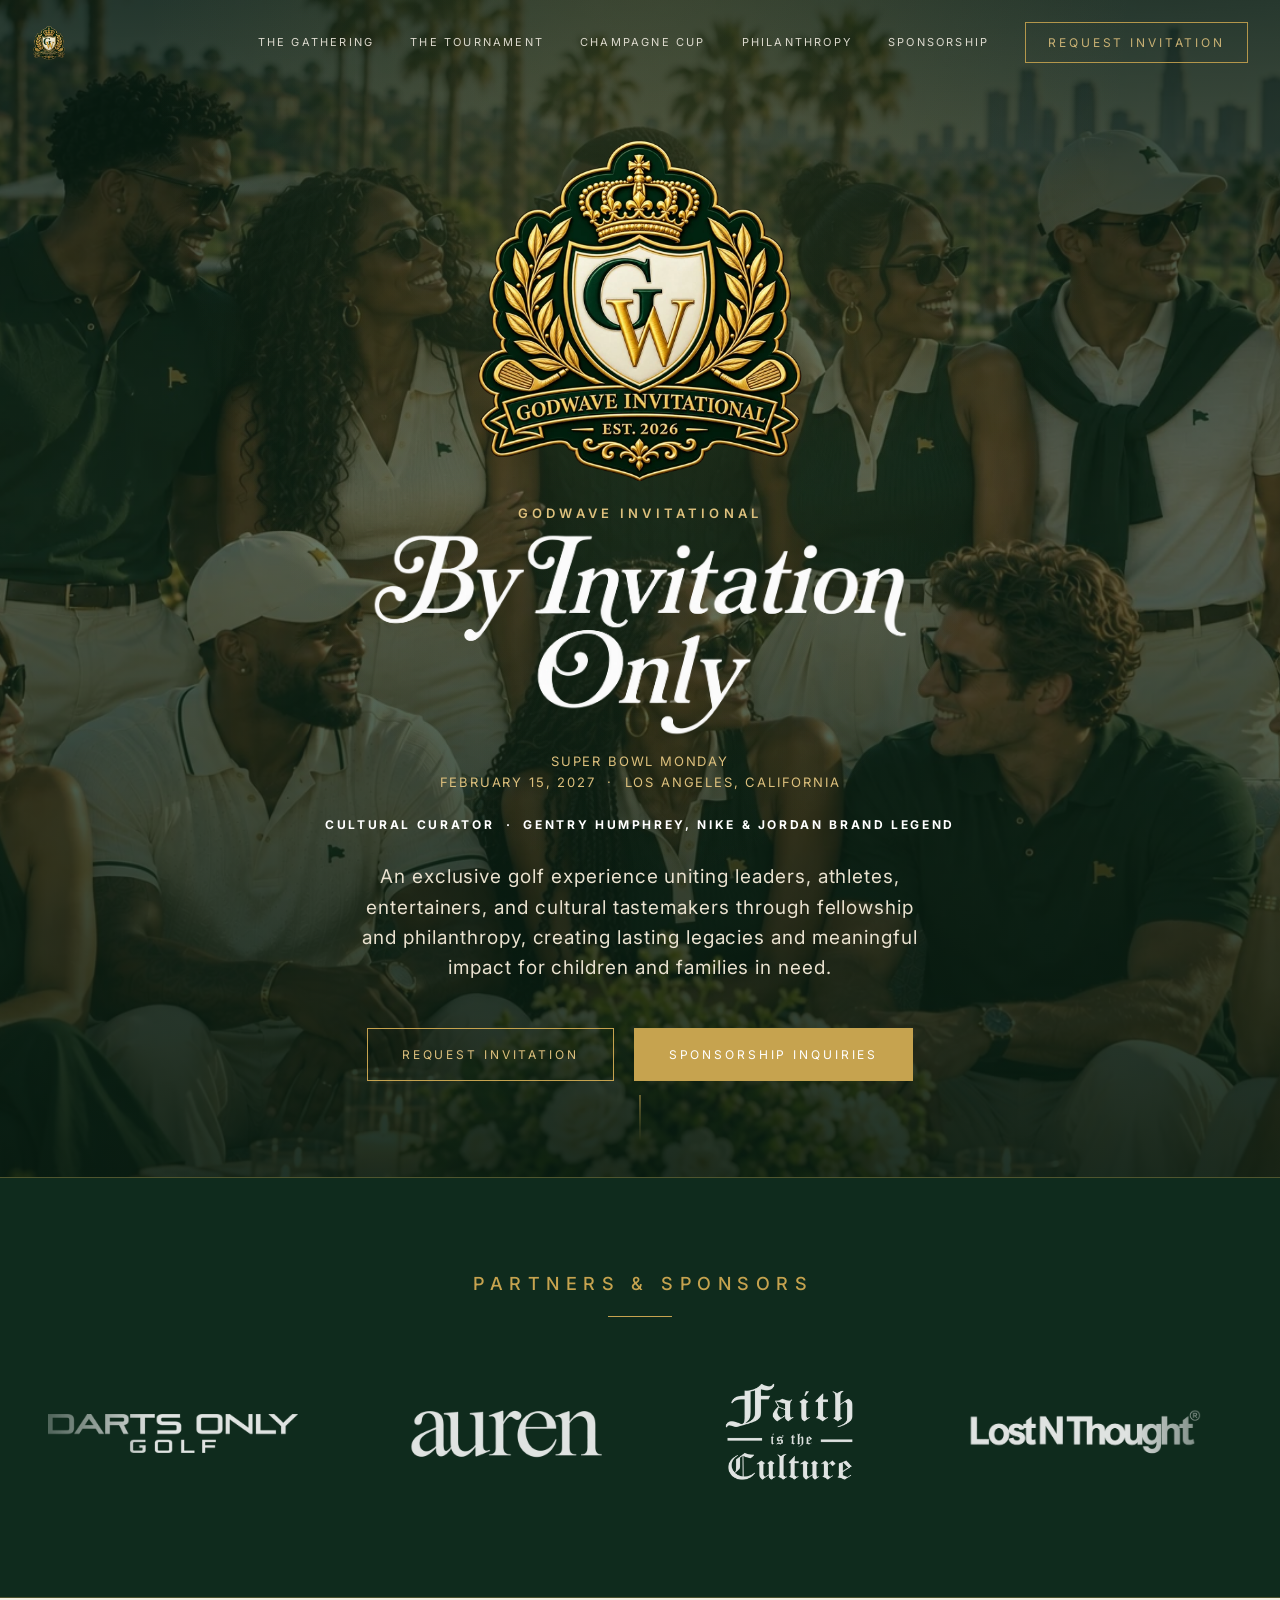
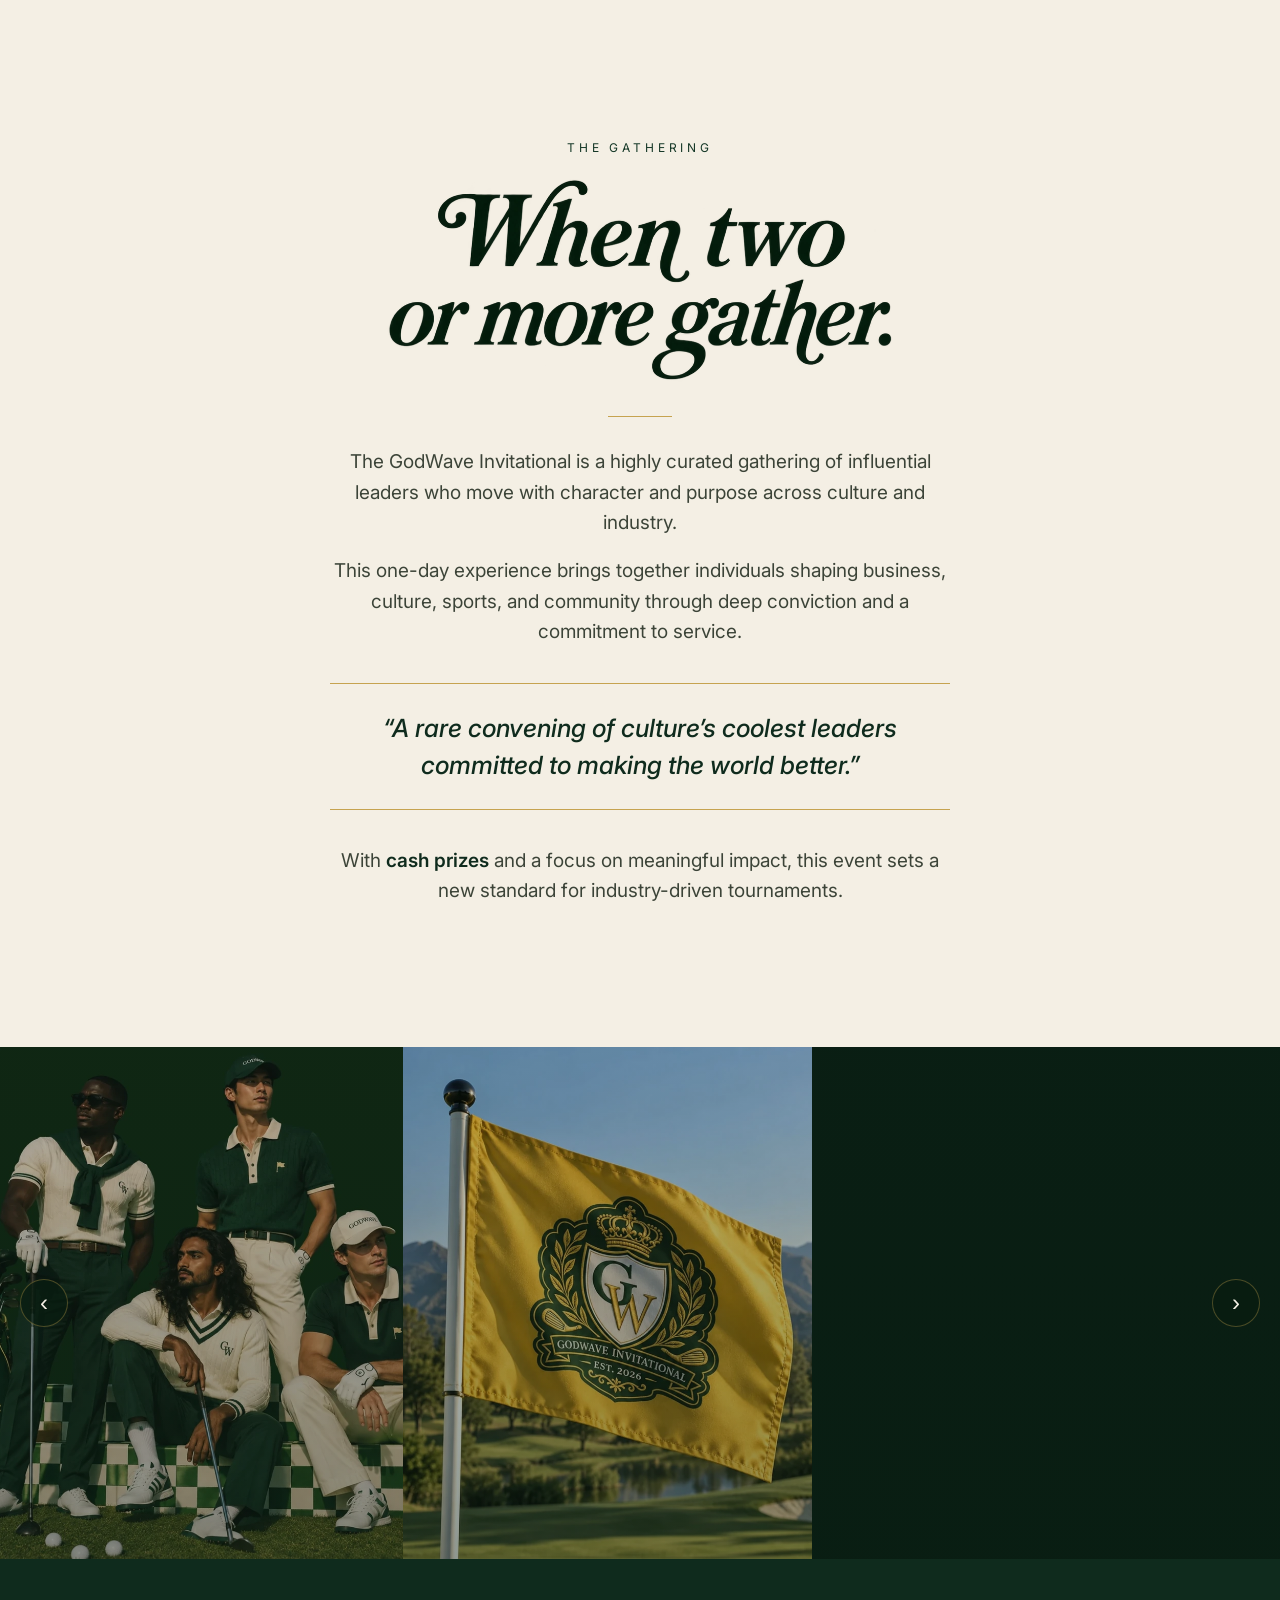
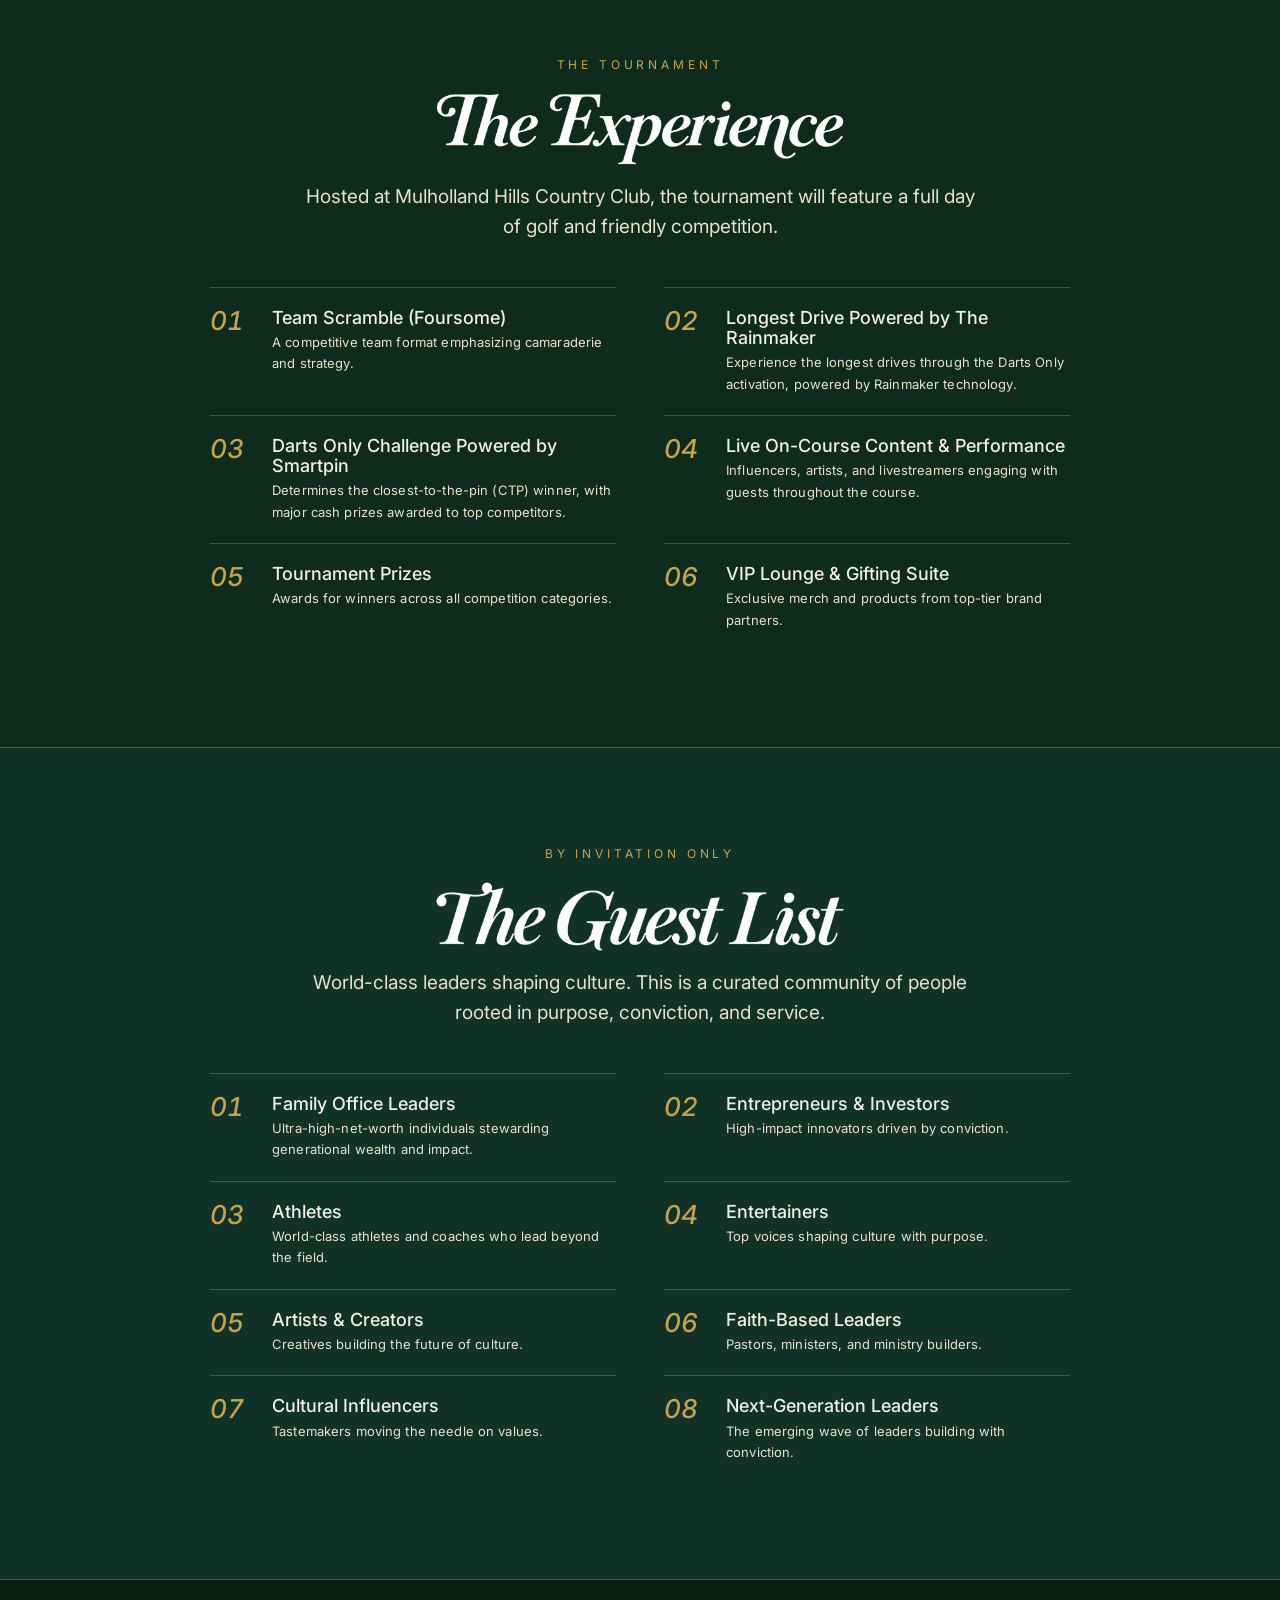
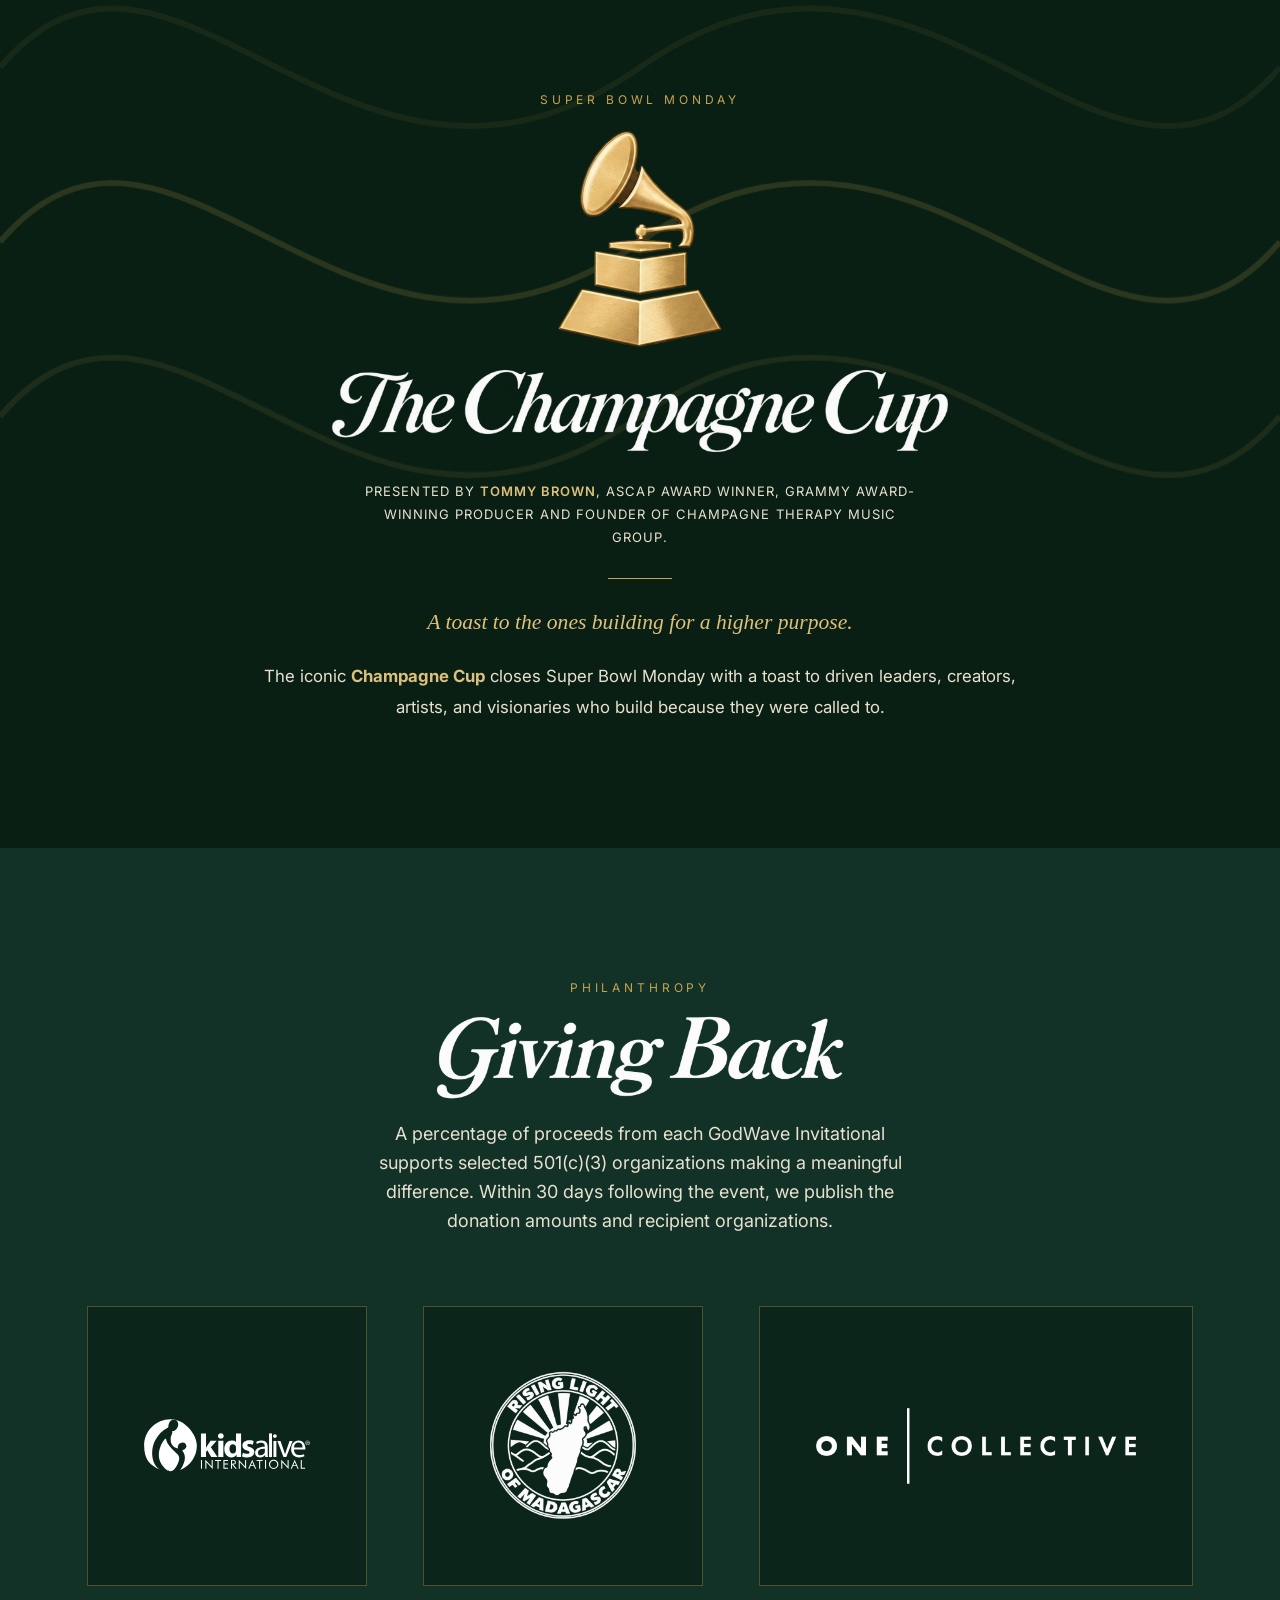
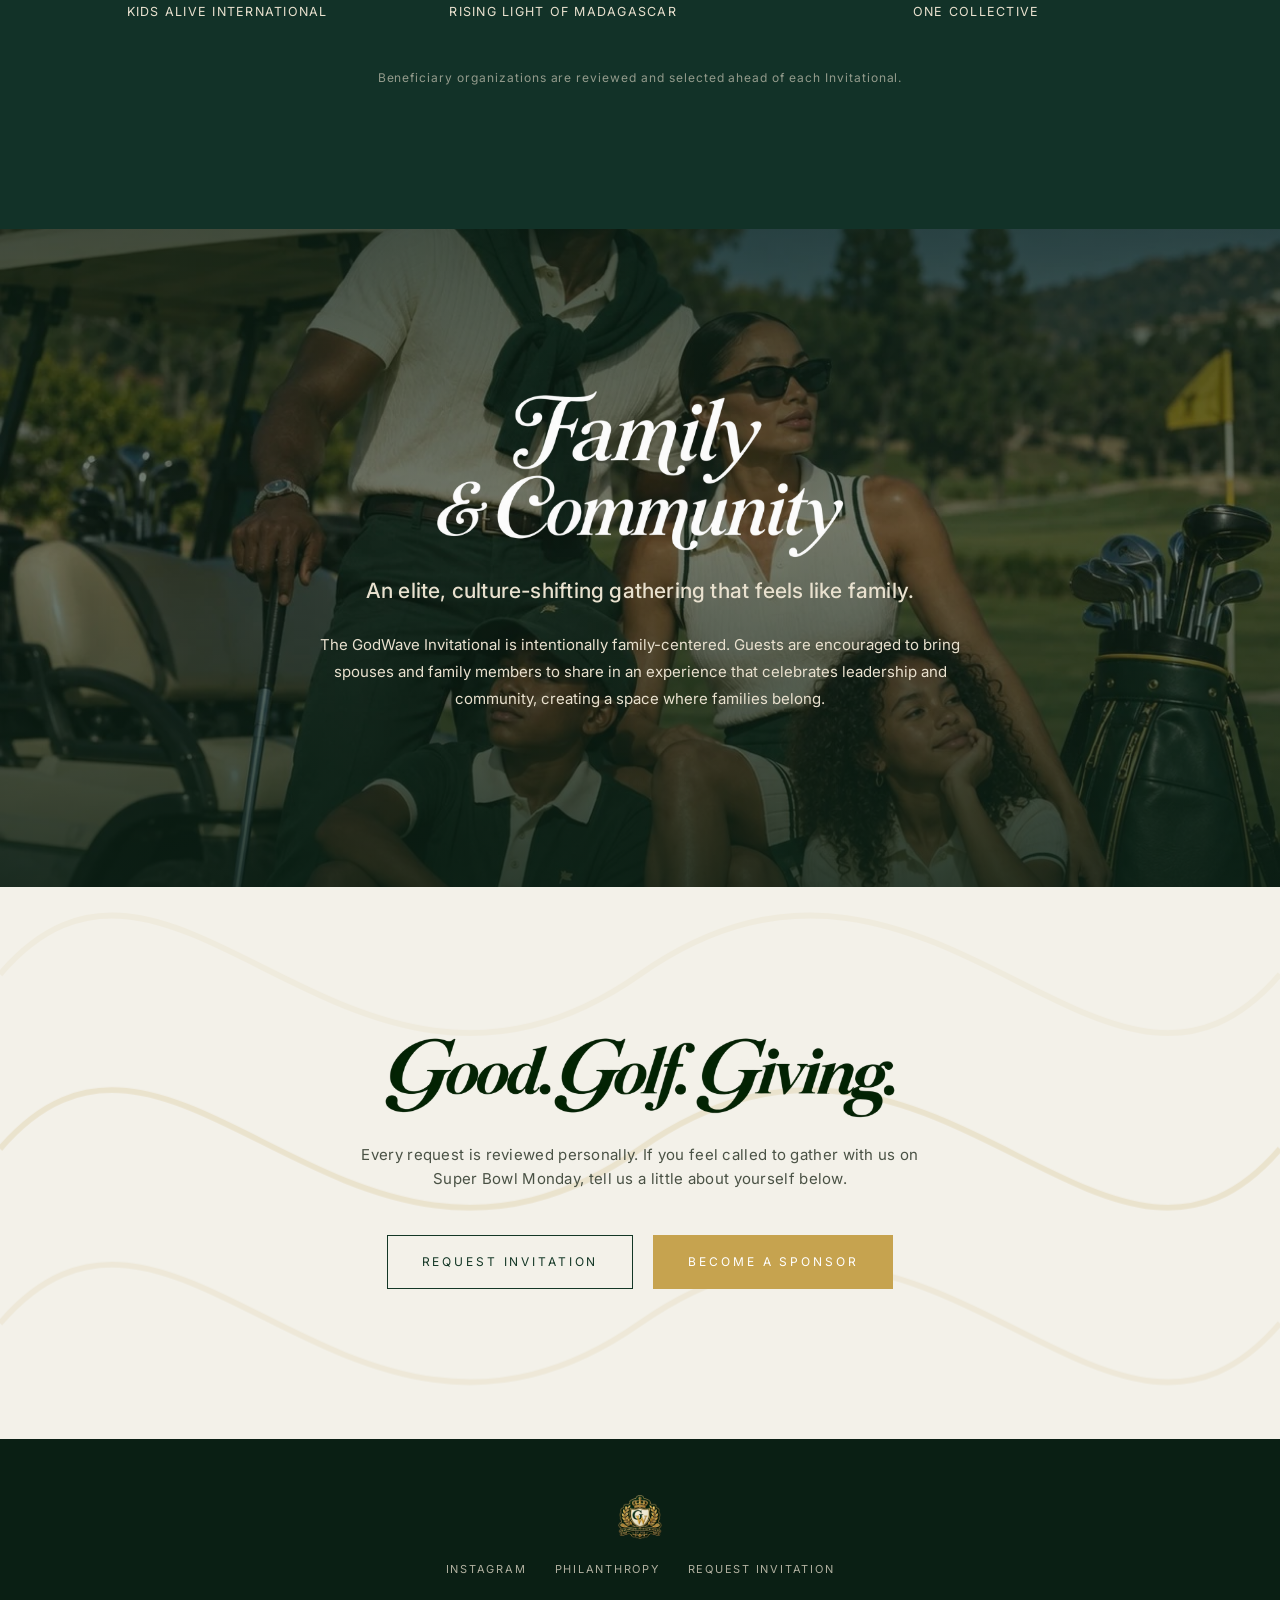
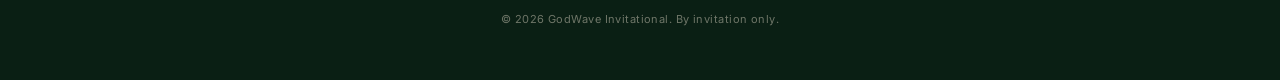
==== commit d959f037: "Faster phone load: gallery photos wait until near, gallery loop measures once and sleeps off screen," ====
--- a/index.html
+++ b/index.html
@@ -10,9 +10,10 @@
 <link rel="apple-touch-icon" sizes="180x180" href="assets/favicon-180.png?v=20261023d" />
 <link rel="preconnect" href="https://fonts.googleapis.com">
 <link rel="preconnect" href="https://fonts.gstatic.com" crossorigin>
-<link href="https://fonts.googleapis.com/css2?family=Inter:ital,wght@0,400;0,500;0,600;0,700;1,400;1,500&display=swap" rel="stylesheet">
+<link href="https://fonts.googleapis.com/css2?family=Inter:ital,wght@0,400;0,500;0,600;0,700;1,400;1,500&display=swap" rel="stylesheet" media="print" onload="this.media='all'">
+<noscript><link href="https://fonts.googleapis.com/css2?family=Inter:ital,wght@0,400;0,500;0,600;0,700;1,400;1,500&display=swap" rel="stylesheet"></noscript>
 <link rel="preload" as="image" href="assets/hero-bg.webp?v=20261023a" fetchpriority="high" />
-<link rel="stylesheet" href="styles.css?v=20261107a" />
+<link rel="stylesheet" href="styles.css?v=20261107b" />
 </head>
 <body>
 
@@ -113,11 +114,11 @@
 
 <section class="gallery reveal">
   <div class="gallery__track" id="galleryTrack">
-    <div class="gallery__slide"><img fetchpriority="low" decoding="async" src="assets/gallery-1-mens-cream.webp?v=20261023a" srcset="assets/gallery-1-mens-cream-800.webp?v=20261106f 800w, assets/gallery-1-mens-cream.webp?v=20261023a 1200w" sizes="(max-width: 860px) 78vw, 32vw" alt="Guests in cream and forest green GodWave apparel" /></div>
-    <div class="gallery__slide"><img fetchpriority="low" decoding="async" src="assets/gallery-4-flag.webp?v=20261023a" srcset="assets/gallery-4-flag-800.webp?v=20261106f 800w, assets/gallery-4-flag.webp?v=20261023a 1200w" sizes="(max-width: 860px) 78vw, 32vw" alt="The GodWave flag on the course" /></div>
-    <div class="gallery__slide"><img fetchpriority="low" decoding="async" src="assets/gallery-2-cart-crew.webp?v=20261023a" srcset="assets/gallery-2-cart-crew-800.webp?v=20261106f 800w, assets/gallery-2-cart-crew.webp?v=20261023a 1200w" sizes="(max-width: 860px) 78vw, 32vw" alt="Guests gathered beside the golf cart" /></div>
-    <div class="gallery__slide"><img fetchpriority="low" decoding="async" src="assets/gallery-5-fivesome.webp?v=20261023a" srcset="assets/gallery-5-fivesome-800.webp?v=20261106f 800w, assets/gallery-5-fivesome.webp?v=20261023a 1200w" sizes="(max-width: 860px) 78vw, 32vw" alt="Guests walking the fairway together" /></div>
-    <div class="gallery__slide"><img fetchpriority="low" decoding="async" src="assets/gallery-3-womens-checker.webp?v=20261023a" srcset="assets/gallery-3-womens-checker-800.webp?v=20261106f 800w, assets/gallery-3-womens-checker.webp?v=20261023a 1200w" sizes="(max-width: 860px) 78vw, 32vw" alt="Guests seated on the checkered course bench" /></div>
+    <div class="gallery__slide"><img decoding="async" data-src="assets/gallery-1-mens-cream.webp?v=20261023a" data-srcset="assets/gallery-1-mens-cream-800.webp?v=20261106f 800w, assets/gallery-1-mens-cream.webp?v=20261023a 1200w" sizes="(max-width: 860px) 78vw, 32vw" alt="Guests in cream and forest green GodWave apparel" /></div>
+    <div class="gallery__slide"><img decoding="async" data-src="assets/gallery-4-flag.webp?v=20261023a" data-srcset="assets/gallery-4-flag-800.webp?v=20261106f 800w, assets/gallery-4-flag.webp?v=20261023a 1200w" sizes="(max-width: 860px) 78vw, 32vw" alt="The GodWave flag on the course" /></div>
+    <div class="gallery__slide"><img decoding="async" data-src="assets/gallery-2-cart-crew.webp?v=20261023a" data-srcset="assets/gallery-2-cart-crew-800.webp?v=20261106f 800w, assets/gallery-2-cart-crew.webp?v=20261023a 1200w" sizes="(max-width: 860px) 78vw, 32vw" alt="Guests gathered beside the golf cart" /></div>
+    <div class="gallery__slide"><img decoding="async" data-src="assets/gallery-5-fivesome.webp?v=20261023a" data-srcset="assets/gallery-5-fivesome-800.webp?v=20261106f 800w, assets/gallery-5-fivesome.webp?v=20261023a 1200w" sizes="(max-width: 860px) 78vw, 32vw" alt="Guests walking the fairway together" /></div>
+    <div class="gallery__slide"><img decoding="async" data-src="assets/gallery-3-womens-checker.webp?v=20261023a" data-srcset="assets/gallery-3-womens-checker-800.webp?v=20261106f 800w, assets/gallery-3-womens-checker.webp?v=20261023a 1200w" sizes="(max-width: 860px) 78vw, 32vw" alt="Guests seated on the checkered course bench" /></div>
   </div>
   <button class="gallery__arrow gallery__arrow--prev" id="galleryPrev" aria-label="Previous photo">&#8249;</button>
   <button class="gallery__arrow gallery__arrow--next" id="galleryNext" aria-label="Next photo">&#8250;</button>
@@ -233,6 +234,6 @@
   </div>
 </footer>
 
-<script src="script.js?v=20261106f"></script>
+<script src="script.js?v=20261107b"></script>
 </body>
 </html>
--- a/styles.css
+++ b/styles.css
@@ -124,6 +124,7 @@
   background: rgba(10, 31, 20, 0.92);
   padding: 14px 32px;
   box-shadow: 0 1px 0 var(--line);
+  -webkit-backdrop-filter: blur(6px);
   backdrop-filter: blur(6px);
 }
 
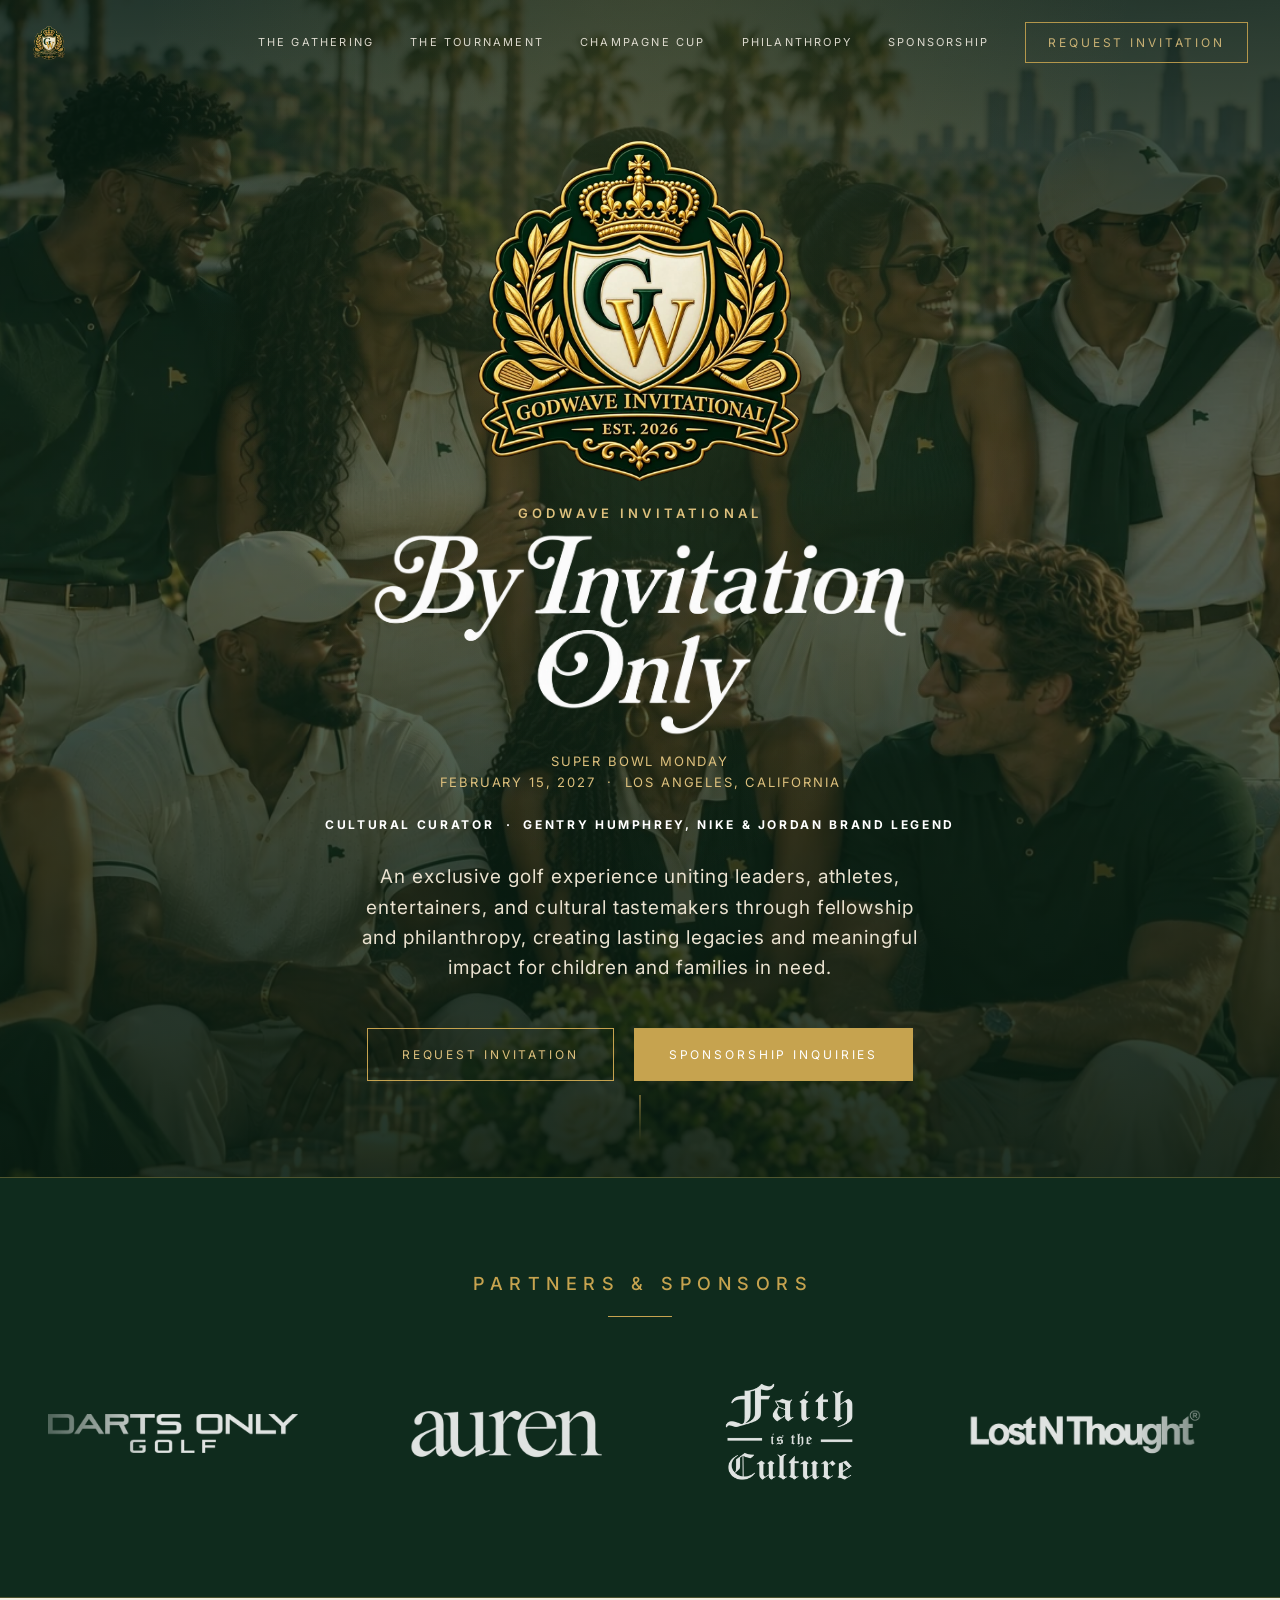
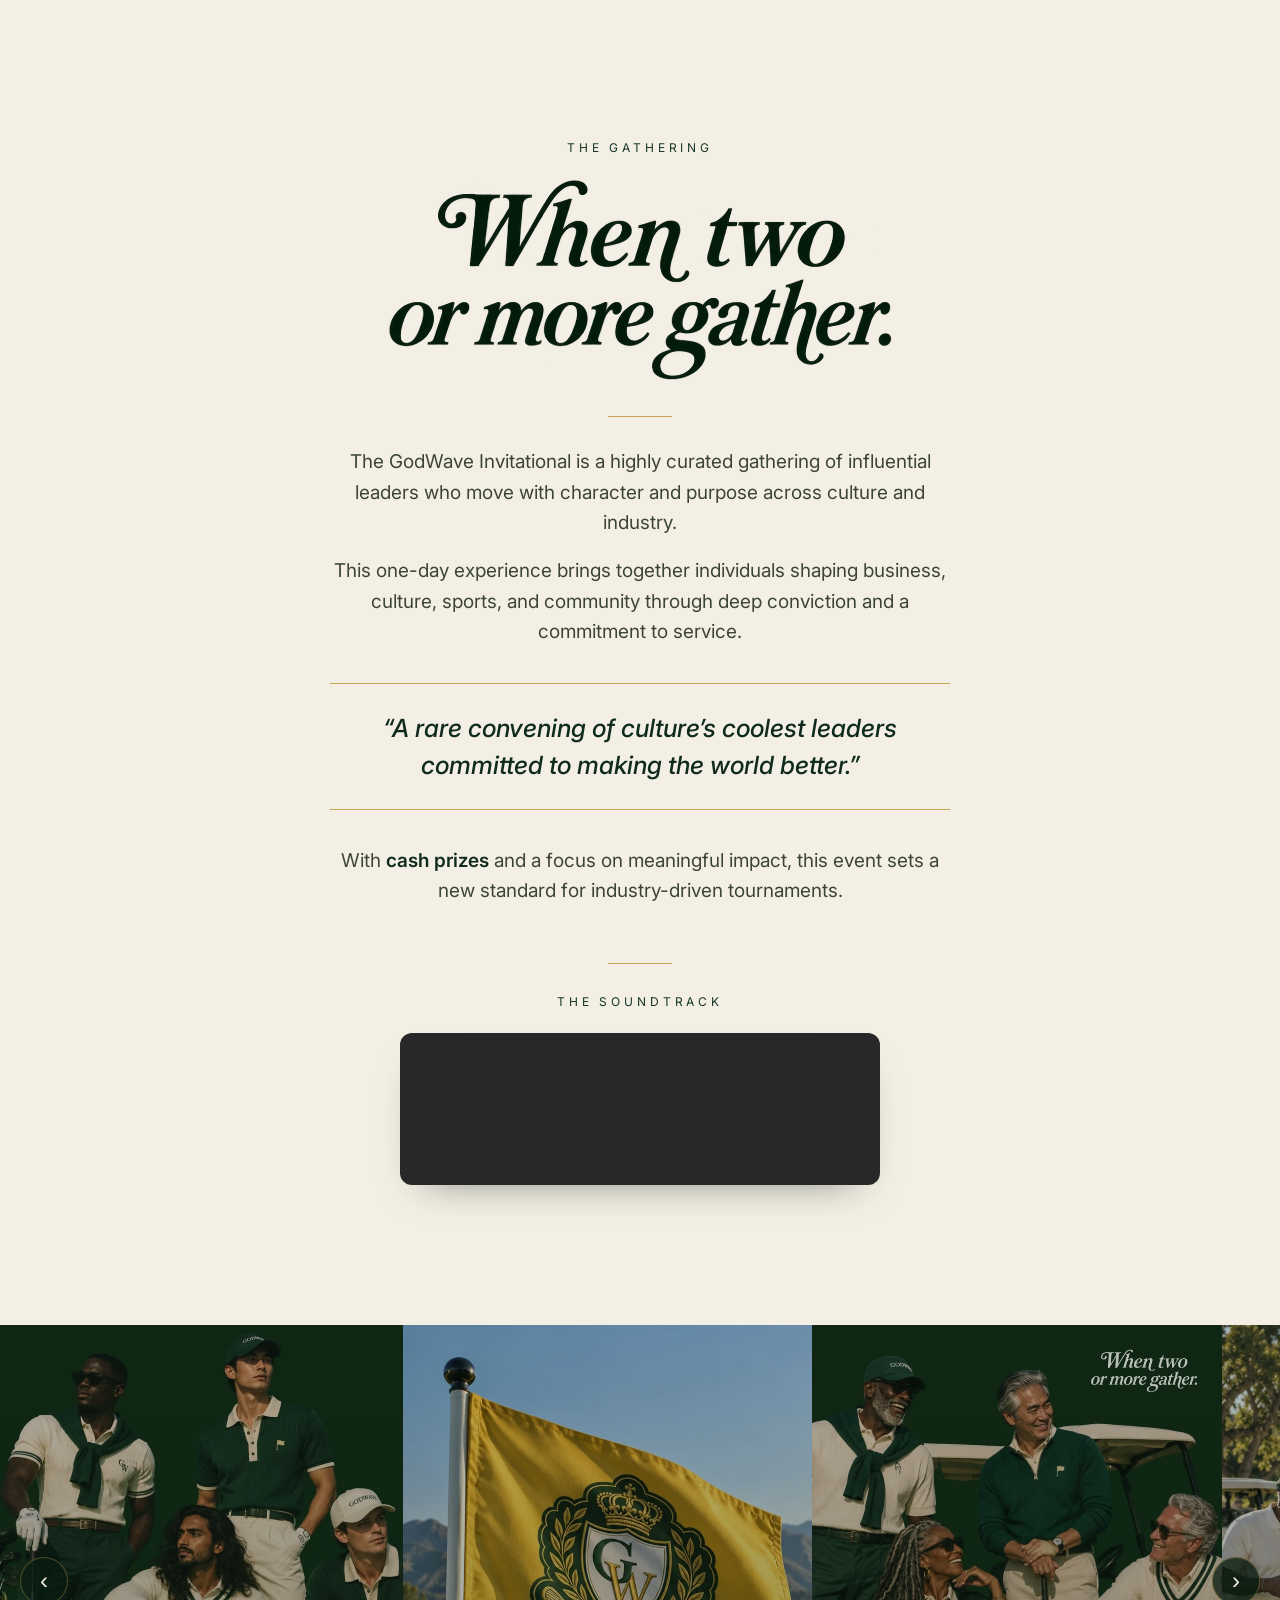
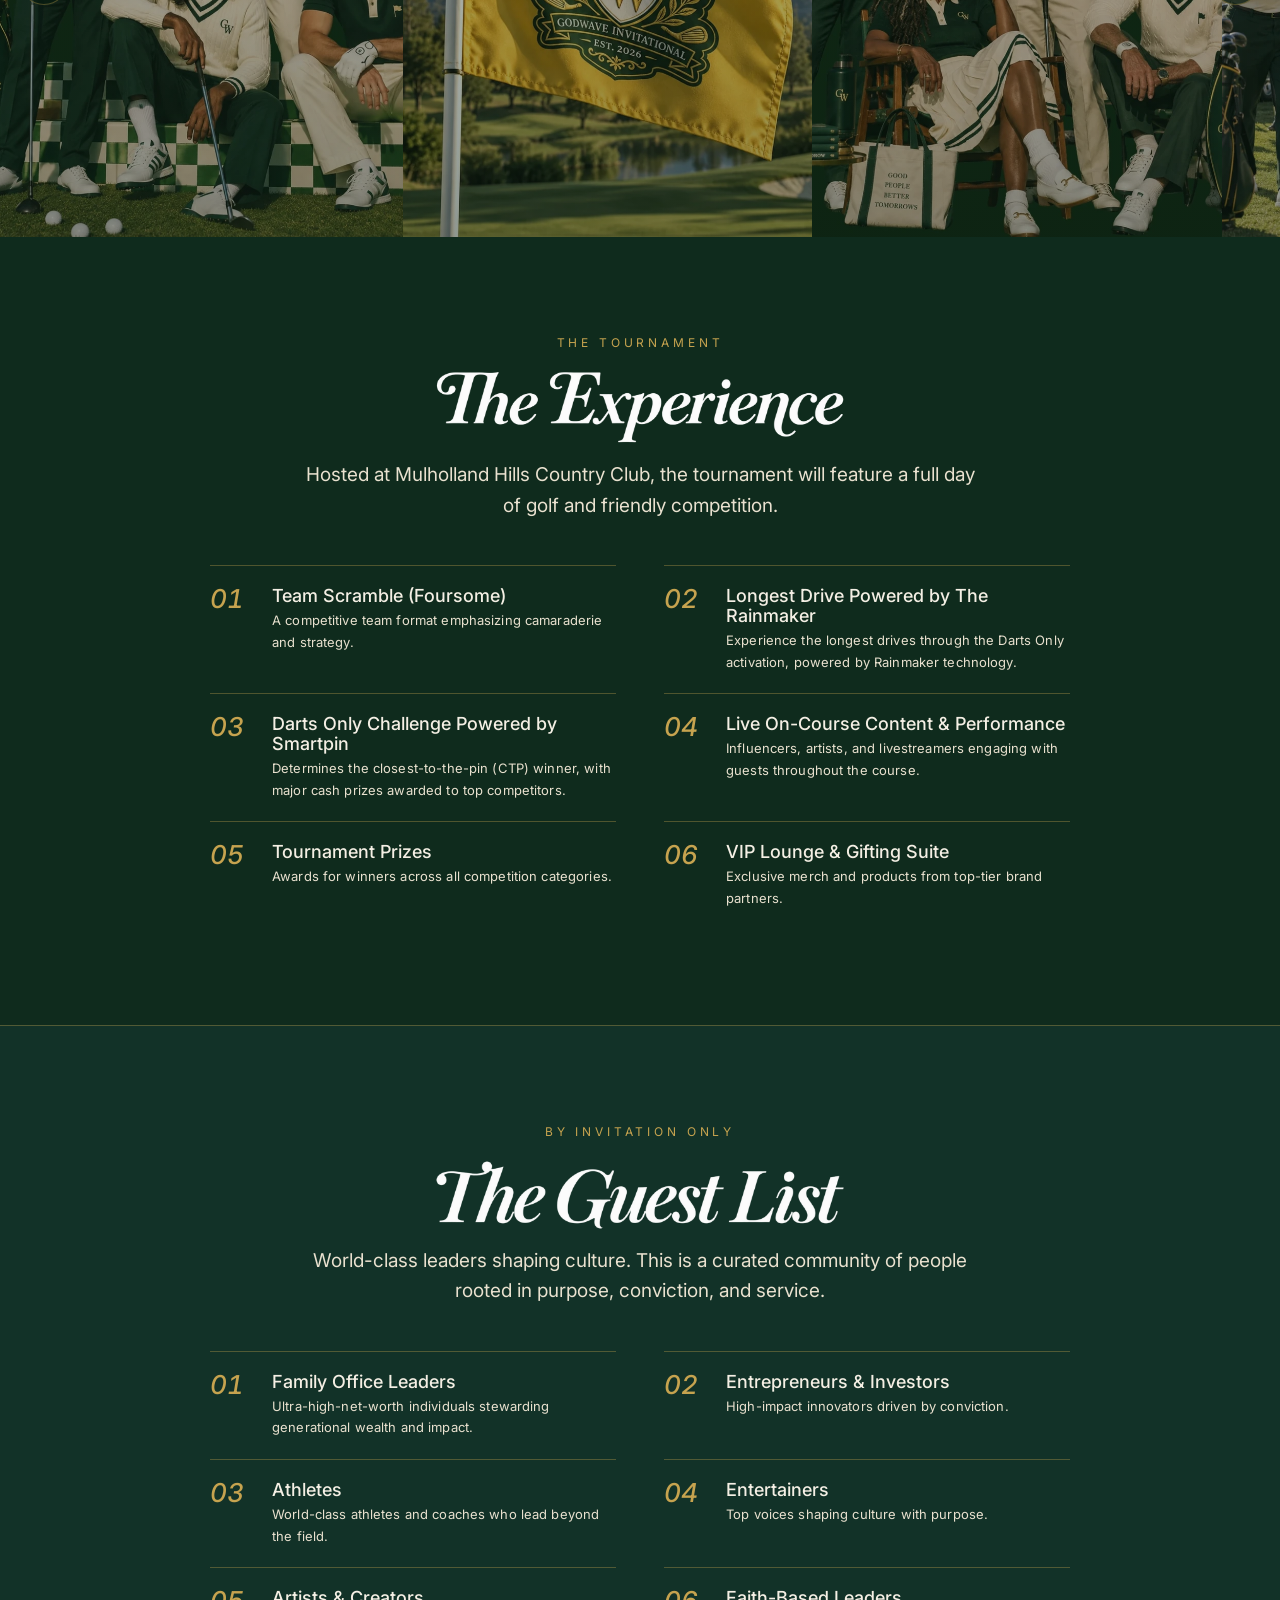
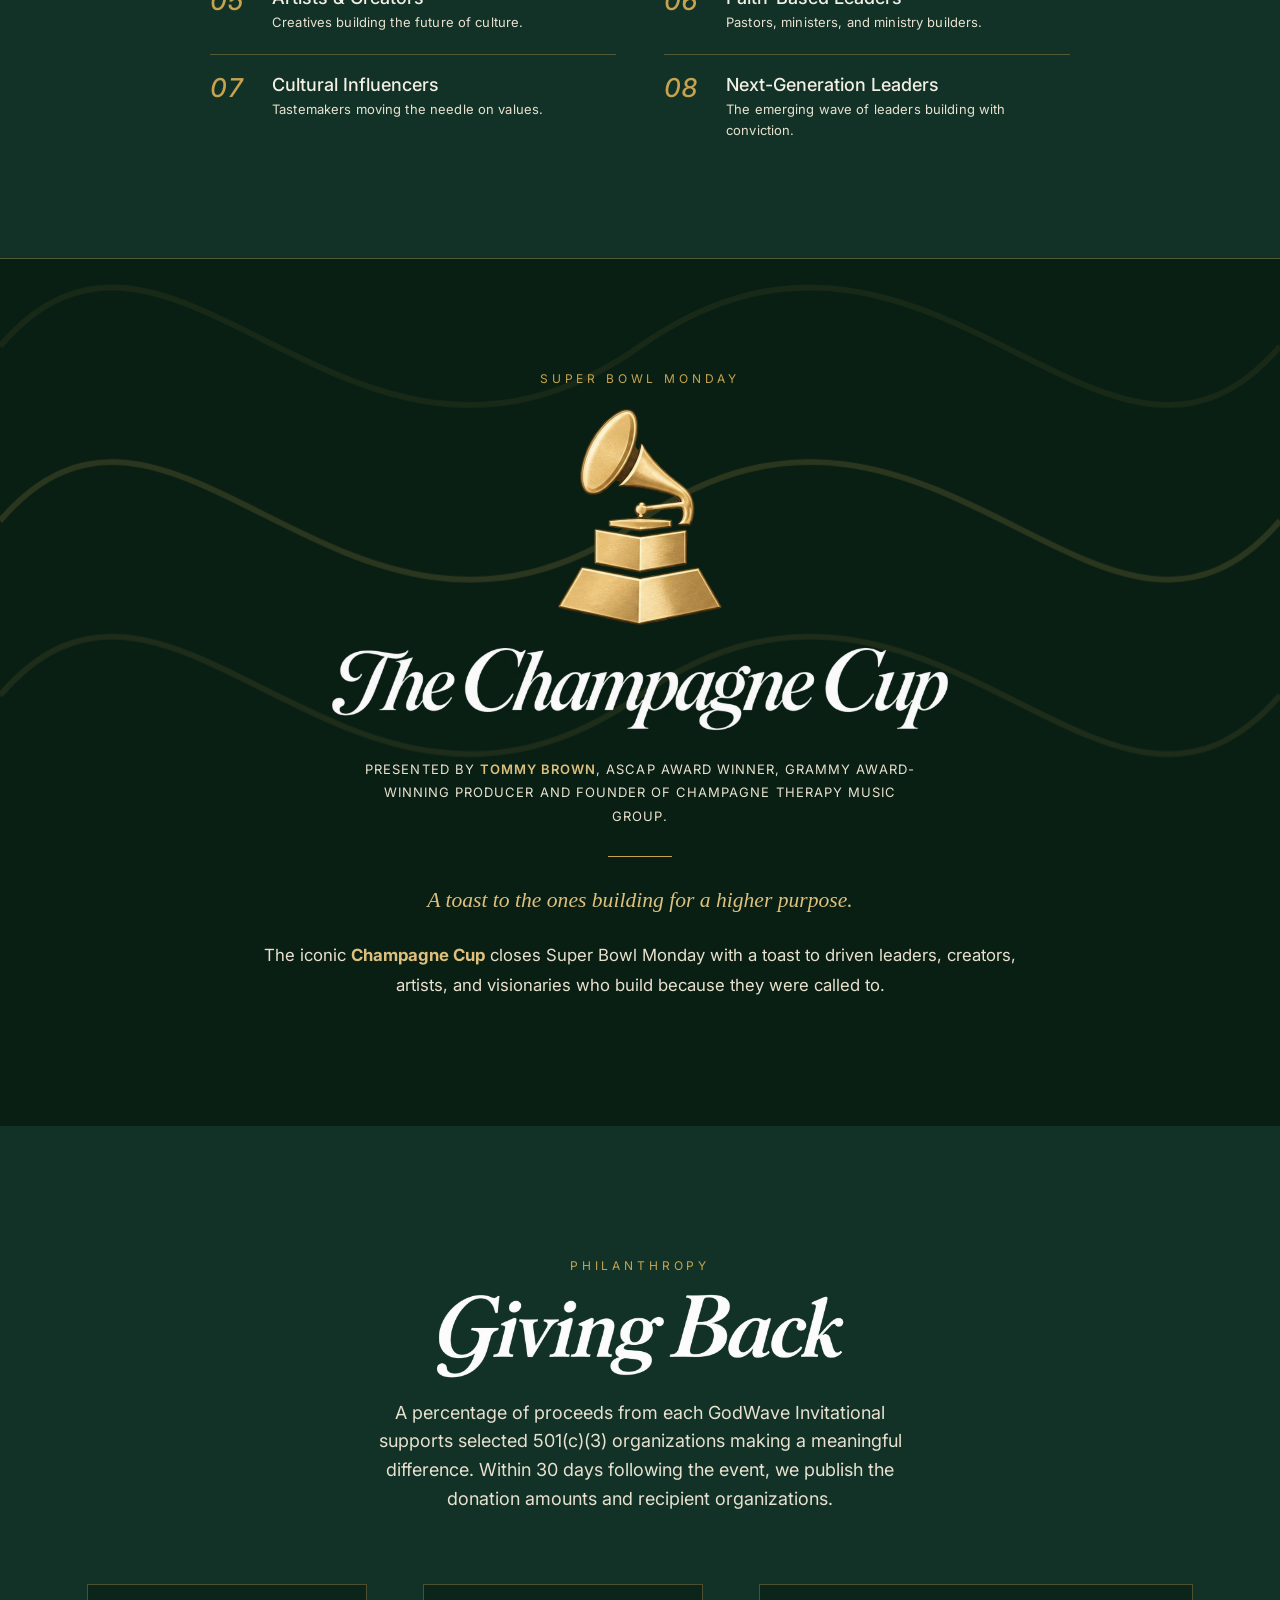
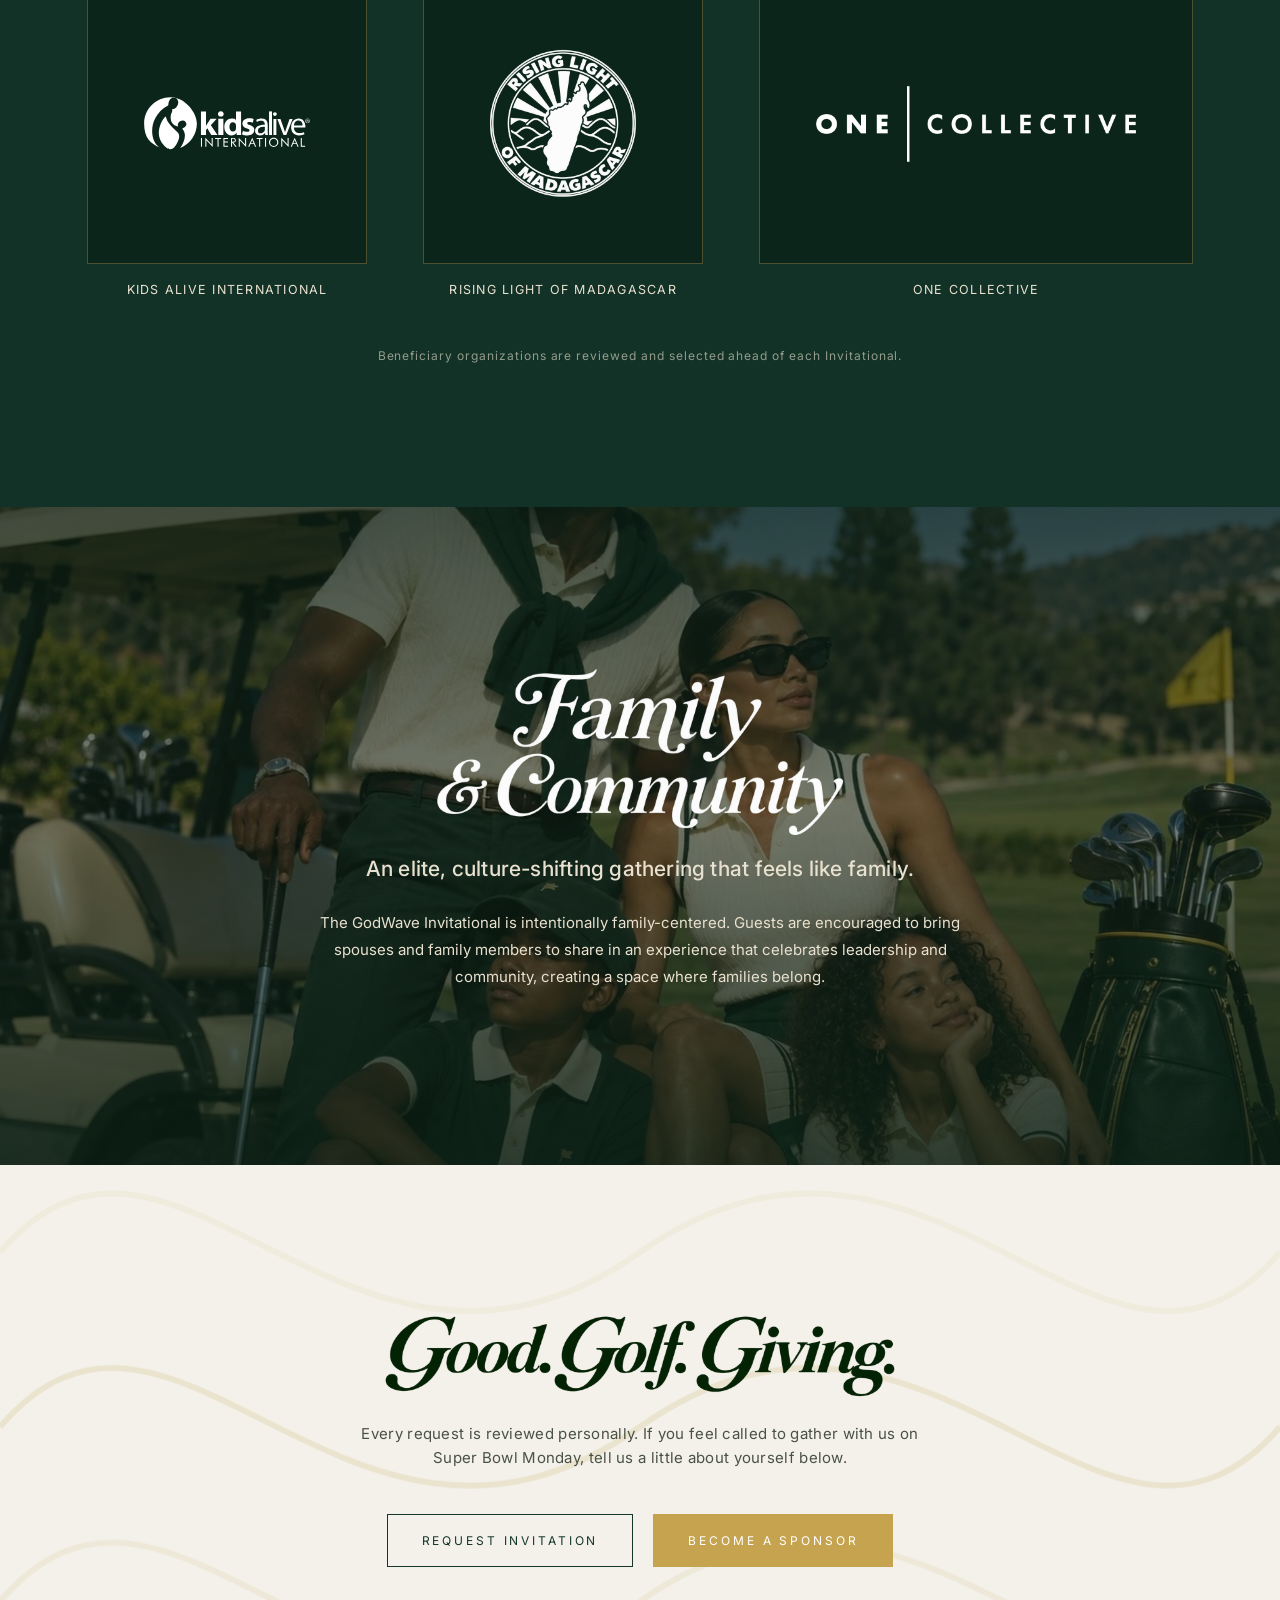
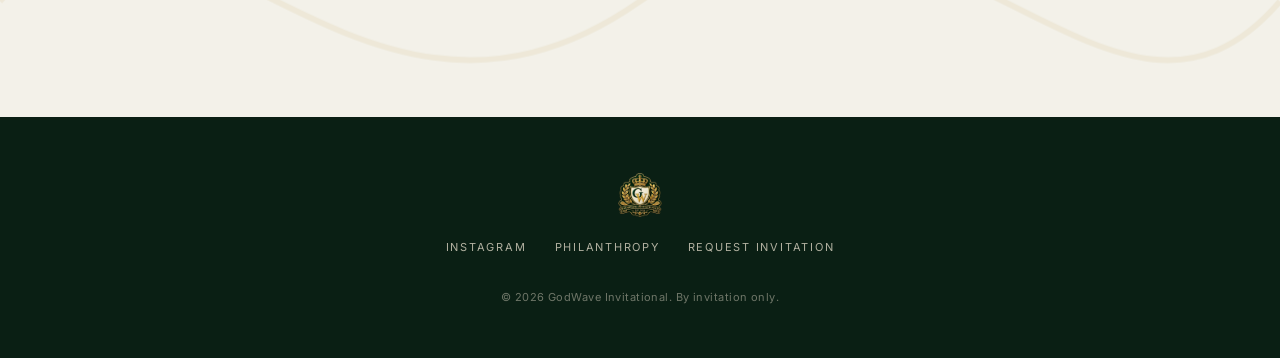
==== commit 4d7d14d8: "Soundtrack: Spotify player for Lovely Day by Bill Withers in The Gathering, loads as it nears the sc" ====
--- a/index.html
+++ b/index.html
@@ -13,7 +13,7 @@
 <link href="https://fonts.googleapis.com/css2?family=Inter:ital,wght@0,400;0,500;0,600;0,700;1,400;1,500&display=swap" rel="stylesheet" media="print" onload="this.media='all'">
 <noscript><link href="https://fonts.googleapis.com/css2?family=Inter:ital,wght@0,400;0,500;0,600;0,700;1,400;1,500&display=swap" rel="stylesheet"></noscript>
 <link rel="preload" as="image" href="assets/hero-bg.webp?v=20261023a" fetchpriority="high" />
-<link rel="stylesheet" href="styles.css?v=20261107b" />
+<link rel="stylesheet" href="styles.css?v=20261108b" />
 </head>
 <body>
 
@@ -71,30 +71,30 @@
   <div class="partners__marquee">
     <div class="partners__track">
       <ul class="partners__set">
-        <li><img decoding="async" src="assets/partners/darts-only-golf-white.webp?v=20261106d" alt="Darts Only Golf" style="height:39px" /></li>
-        <li><img class="is-mono" decoding="async" src="assets/partners/auren-green.webp?v=20261106d" alt="Auren" style="height:51px" /></li>
-        <li><img decoding="async" src="assets/partners/faith-is-the-culture-white.webp?v=20261106d" alt="Faith is the Culture" style="height:102px" /></li>
-        <li><img class="is-mono" decoding="async" src="assets/partners/lost-n-thought-green.webp?v=20261106d" alt="Lost N Thought" style="height:48px" /></li>
-        <li><img decoding="async" src="assets/partners/bold-white.webp?v=20261106d" alt="BOLD" style="height:117px" /></li>
-        <li><img decoding="async" src="assets/partners/elevate-collection-white.webp?v=20261106d" alt="Elevate Collection" style="height:84px" /></li>
-        <li><img decoding="async" src="assets/partners/connect-the-spots-white.webp?v=20261106d" alt="Connect The Spots" style="height:108px" /></li>
-        <li><img decoding="async" src="assets/partners/sparms-white.webp?v=20261106d" alt="Sparms" style="height:33px" /></li>
-        <li><img class="is-mono" decoding="async" src="assets/partners/therabody.svg?v=20261106d" alt="Therabody" style="height:51px" /></li>
-        <li><img decoding="async" src="assets/partners/cool-factor.webp?v=20261106d" alt="Cool Factor Cryo" style="height:60px" /></li>
-        <li><img decoding="async" src="assets/partners/champagne-therapy-gold.webp?v=20261107a" alt="Champagne Therapy Music Group" style="height:130px" /></li>
+        <li><img src="assets/partners/darts-only-golf-white.webp?v=20261108a" alt="Darts Only Golf" style="height:39px" /></li>
+        <li><img class="is-mono" src="assets/partners/auren-green.webp?v=20261108a" alt="Auren" style="height:51px" /></li>
+        <li><img src="assets/partners/faith-is-the-culture-white.webp?v=20261108a" alt="Faith is the Culture" style="height:102px" /></li>
+        <li><img class="is-mono" src="assets/partners/lost-n-thought-green.webp?v=20261108a" alt="Lost N Thought" style="height:48px" /></li>
+        <li><img src="assets/partners/bold-white.webp?v=20261108a" alt="BOLD" style="height:117px" /></li>
+        <li><img src="assets/partners/elevate-collection-white.webp?v=20261108a" alt="Elevate Collection" style="height:84px" /></li>
+        <li><img src="assets/partners/connect-the-spots-white.webp?v=20261108a" alt="Connect The Spots" style="height:108px" /></li>
+        <li><img src="assets/partners/sparms-white.webp?v=20261108a" alt="Sparms" style="height:33px" /></li>
+        <li><img class="is-mono" src="assets/partners/therabody.svg?v=20261108a" alt="Therabody" style="height:51px" /></li>
+        <li><img src="assets/partners/cool-factor.webp?v=20261108a" alt="Cool Factor Cryo" style="height:60px" /></li>
+        <li><img src="assets/partners/champagne-therapy-gold.webp?v=20261108a" alt="Champagne Therapy Music Group" style="height:130px" /></li>
       </ul>
       <ul class="partners__set" aria-hidden="true">
-        <li><img decoding="async" src="assets/partners/darts-only-golf-white.webp?v=20261106d" alt="" style="height:39px" /></li>
-        <li><img class="is-mono" decoding="async" src="assets/partners/auren-green.webp?v=20261106d" alt="" style="height:51px" /></li>
-        <li><img decoding="async" src="assets/partners/faith-is-the-culture-white.webp?v=20261106d" alt="" style="height:102px" /></li>
-        <li><img class="is-mono" decoding="async" src="assets/partners/lost-n-thought-green.webp?v=20261106d" alt="" style="height:48px" /></li>
-        <li><img decoding="async" src="assets/partners/bold-white.webp?v=20261106d" alt="" style="height:117px" /></li>
-        <li><img decoding="async" src="assets/partners/elevate-collection-white.webp?v=20261106d" alt="" style="height:84px" /></li>
-        <li><img decoding="async" src="assets/partners/connect-the-spots-white.webp?v=20261106d" alt="" style="height:108px" /></li>
-        <li><img decoding="async" src="assets/partners/sparms-white.webp?v=20261106d" alt="" style="height:33px" /></li>
-        <li><img class="is-mono" decoding="async" src="assets/partners/therabody.svg?v=20261106d" alt="" style="height:51px" /></li>
-        <li><img decoding="async" src="assets/partners/cool-factor.webp?v=20261106d" alt="" style="height:60px" /></li>
-        <li><img decoding="async" src="assets/partners/champagne-therapy-gold.webp?v=20261107a" alt="" style="height:130px" /></li>
+        <li><img src="assets/partners/darts-only-golf-white.webp?v=20261108a" alt="" style="height:39px" /></li>
+        <li><img class="is-mono" src="assets/partners/auren-green.webp?v=20261108a" alt="" style="height:51px" /></li>
+        <li><img src="assets/partners/faith-is-the-culture-white.webp?v=20261108a" alt="" style="height:102px" /></li>
+        <li><img class="is-mono" src="assets/partners/lost-n-thought-green.webp?v=20261108a" alt="" style="height:48px" /></li>
+        <li><img src="assets/partners/bold-white.webp?v=20261108a" alt="" style="height:117px" /></li>
+        <li><img src="assets/partners/elevate-collection-white.webp?v=20261108a" alt="" style="height:84px" /></li>
+        <li><img src="assets/partners/connect-the-spots-white.webp?v=20261108a" alt="" style="height:108px" /></li>
+        <li><img src="assets/partners/sparms-white.webp?v=20261108a" alt="" style="height:33px" /></li>
+        <li><img class="is-mono" src="assets/partners/therabody.svg?v=20261108a" alt="" style="height:51px" /></li>
+        <li><img src="assets/partners/cool-factor.webp?v=20261108a" alt="" style="height:60px" /></li>
+        <li><img src="assets/partners/champagne-therapy-gold.webp?v=20261108a" alt="" style="height:130px" /></li>
       </ul>
     </div>
   </div>
@@ -109,6 +109,11 @@
     <p class="ethos__body">This one-day experience brings together individuals shaping business, culture, sports, and community through deep conviction and a commitment to service.</p>
     <blockquote class="ethos__pull">“A rare convening of culture’s coolest leaders committed to making the world better.”</blockquote>
     <p class="ethos__body">With <strong>cash prizes</strong> and a focus on meaningful impact, this event sets a new standard for industry-driven tournaments.</p>
+    <div class="soundtrack">
+      <div class="rule"></div>
+      <p class="eyebrow eyebrow--dark">THE SOUNDTRACK</p>
+      <div class="soundtrack__player" id="soundtrack" data-embed="https://open.spotify.com/embed/track/0bRXwKfigvpKZUurwqAlEh?utm_source=generator&amp;theme=0"><a class="soundtrack__fallback" href="https://open.spotify.com/track/0bRXwKfigvpKZUurwqAlEh" target="_blank" rel="noopener">Lovely Day by Bill Withers on Spotify</a></div>
+    </div>
   </div>
 </section>
 
@@ -234,6 +239,6 @@
   </div>
 </footer>
 
-<script src="script.js?v=20261107b"></script>
+<script src="script.js?v=20261108b"></script>
 </body>
 </html>
--- a/styles.css
+++ b/styles.css
@@ -931,3 +931,13 @@
 @media (max-width:720px){.partners{padding:72px 0 80px}.partners__set{gap:56px;padding:0 28px}.partners__set img{zoom:.72}.partners__track{animation-duration:38.9s}.partners .rule{margin-bottom:40px}}
 
 .cup__presented + .rule{margin-top:28px}
+
+/* ---------- Soundtrack (Spotify player, loaded as it nears the screen) ---------- */
+.soundtrack{margin-top:56px}
+.soundtrack .rule{margin:0 auto 28px}
+.soundtrack .eyebrow{margin-bottom:22px}
+.soundtrack__player{max-width:480px;height:152px;margin:0 auto;border-radius:12px;background:#282828;display:flex;align-items:center;justify-content:center;overflow:hidden;box-shadow:0 18px 40px -24px rgba(8,28,17,.55)}
+.soundtrack__player iframe{display:block;width:100%;height:152px;border:0}
+.soundtrack__fallback{color:var(--ivory);font-size:14px;letter-spacing:.08em;text-decoration:none}
+.soundtrack__fallback:hover{color:var(--gold-bright)}
+@media (max-width:720px){.soundtrack{margin-top:44px}}
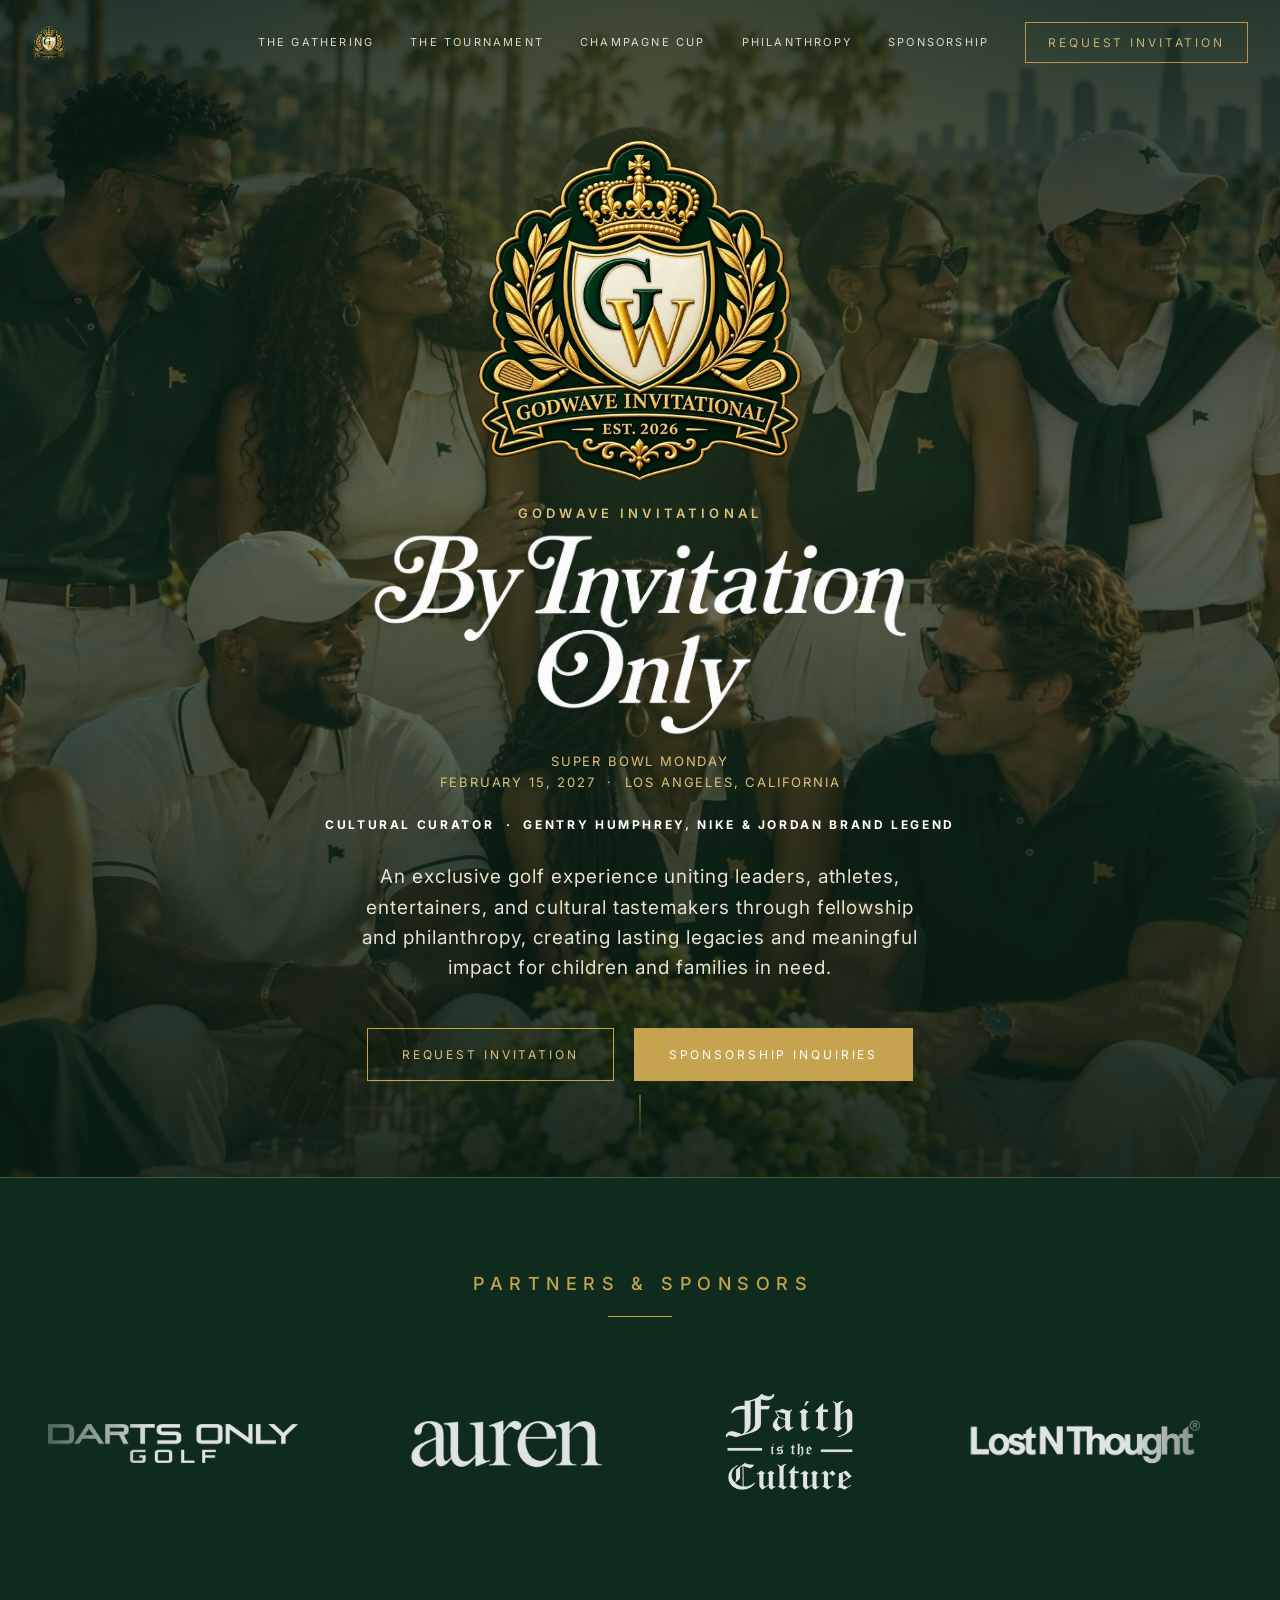
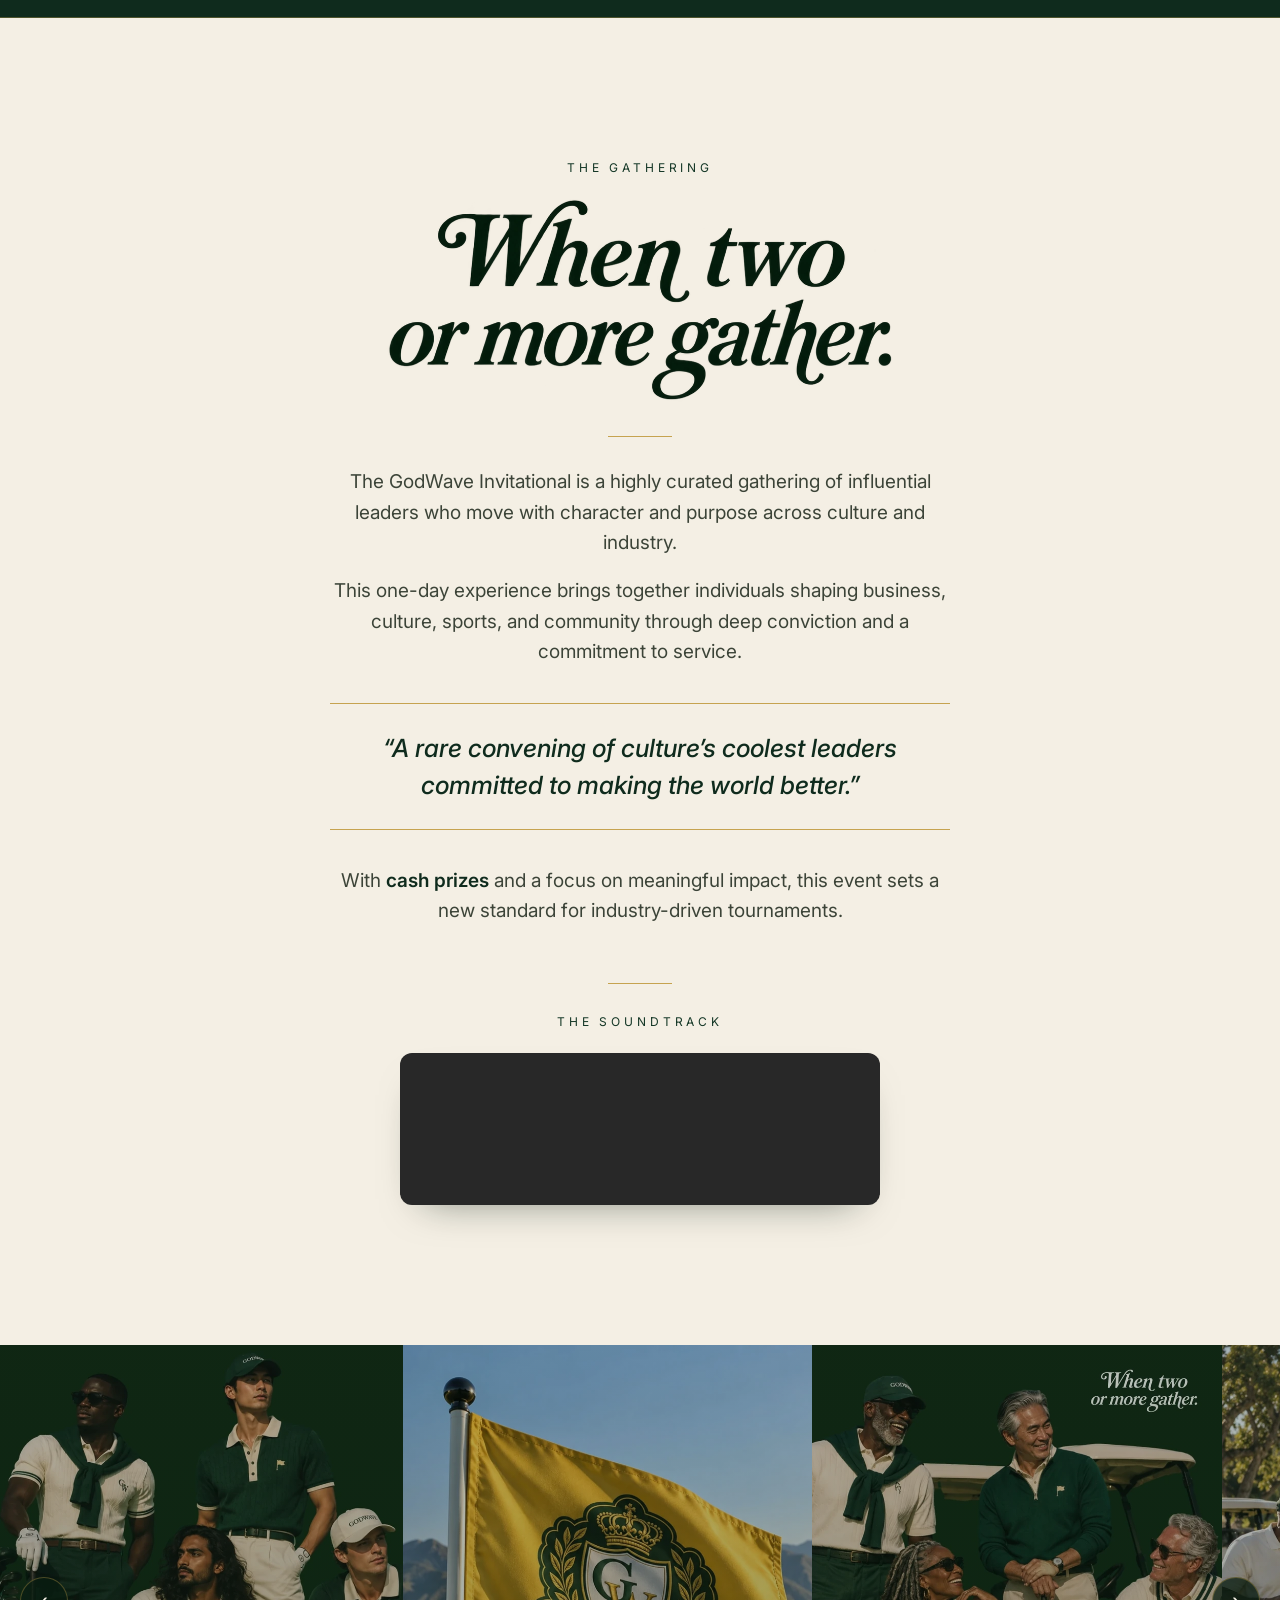
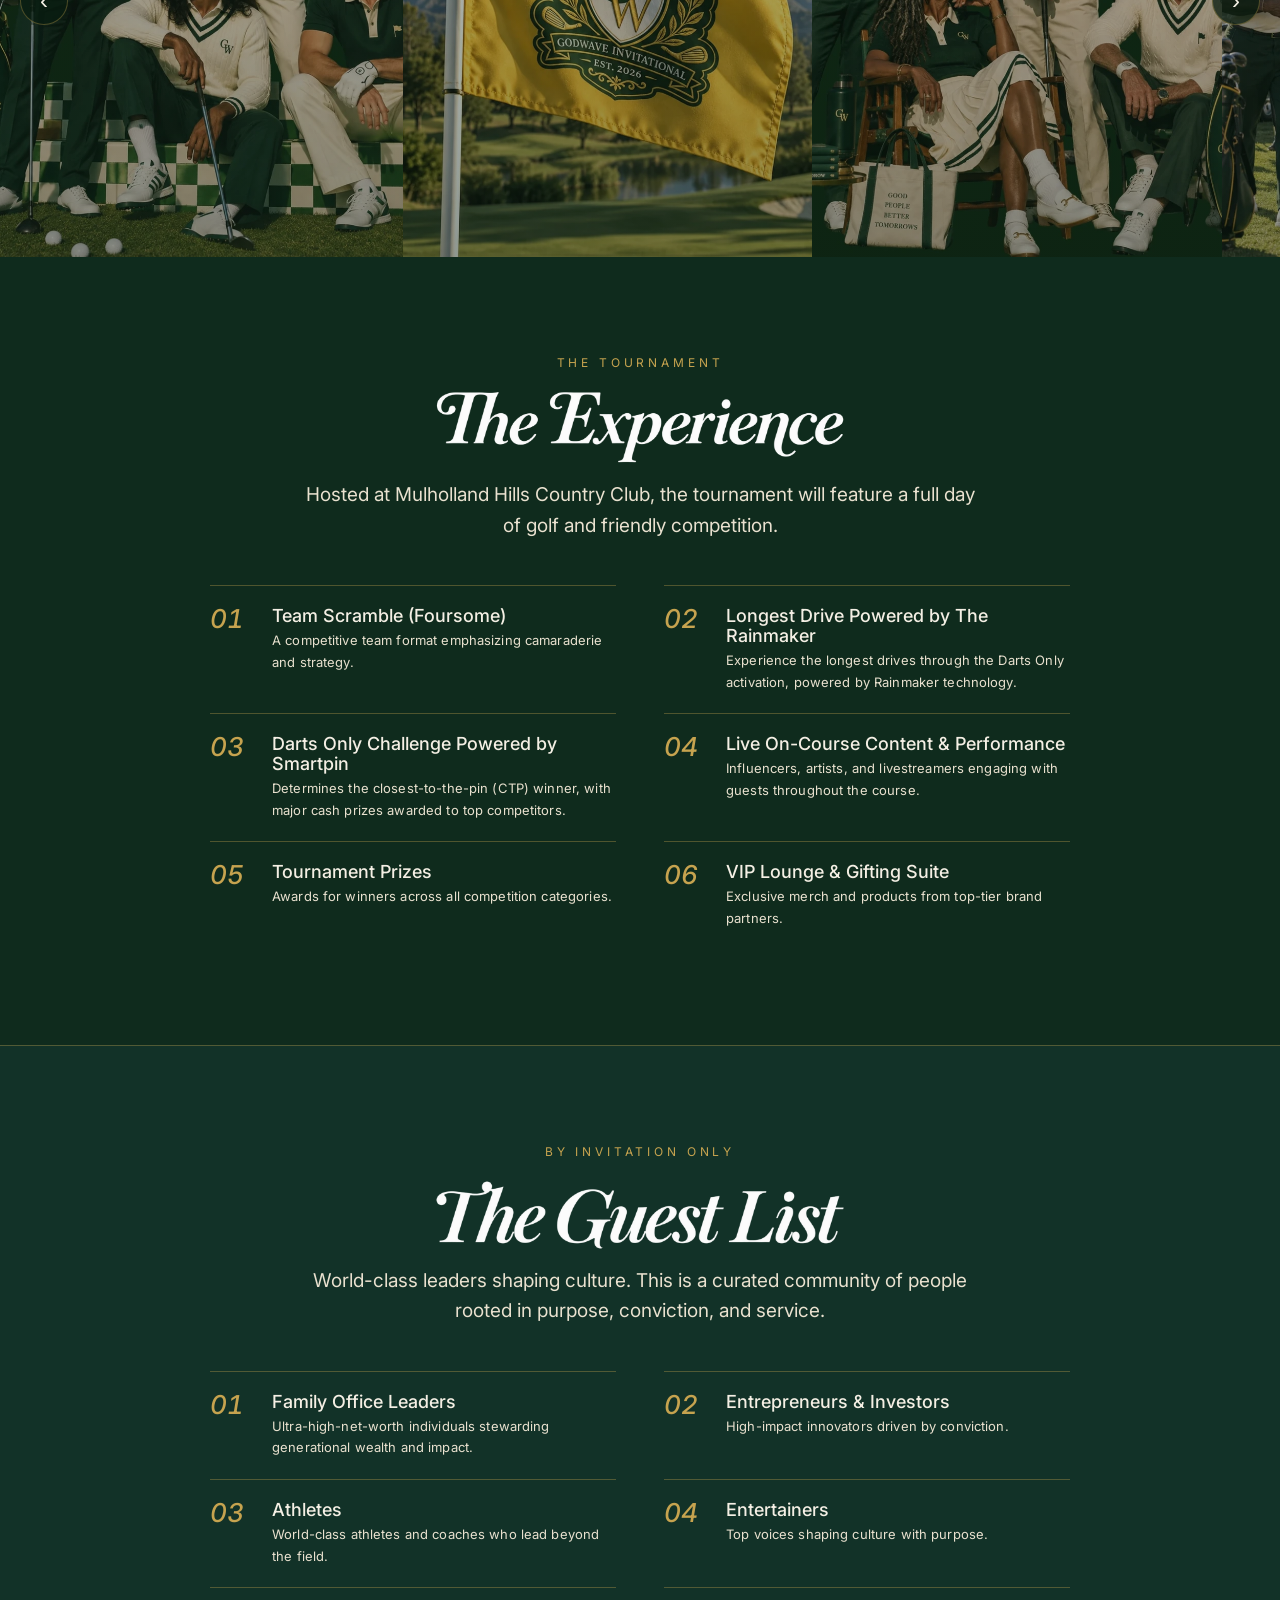
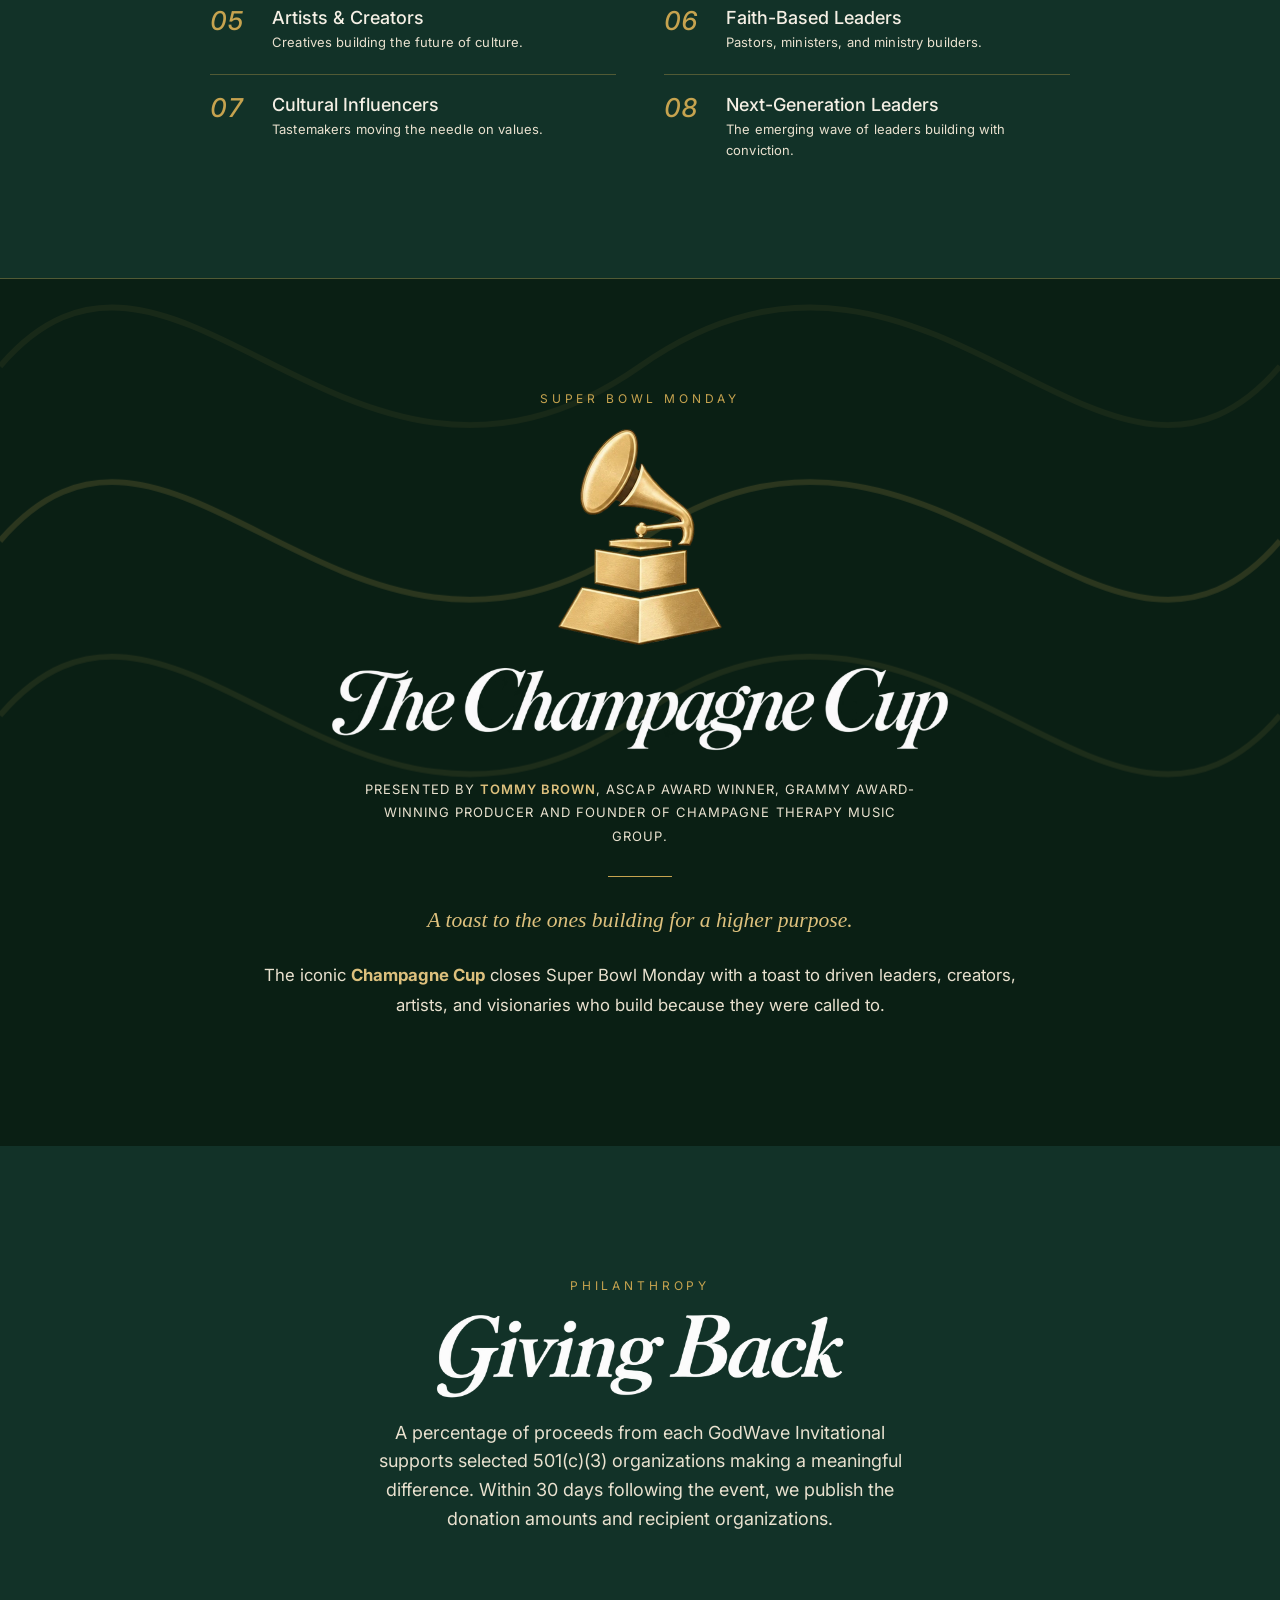
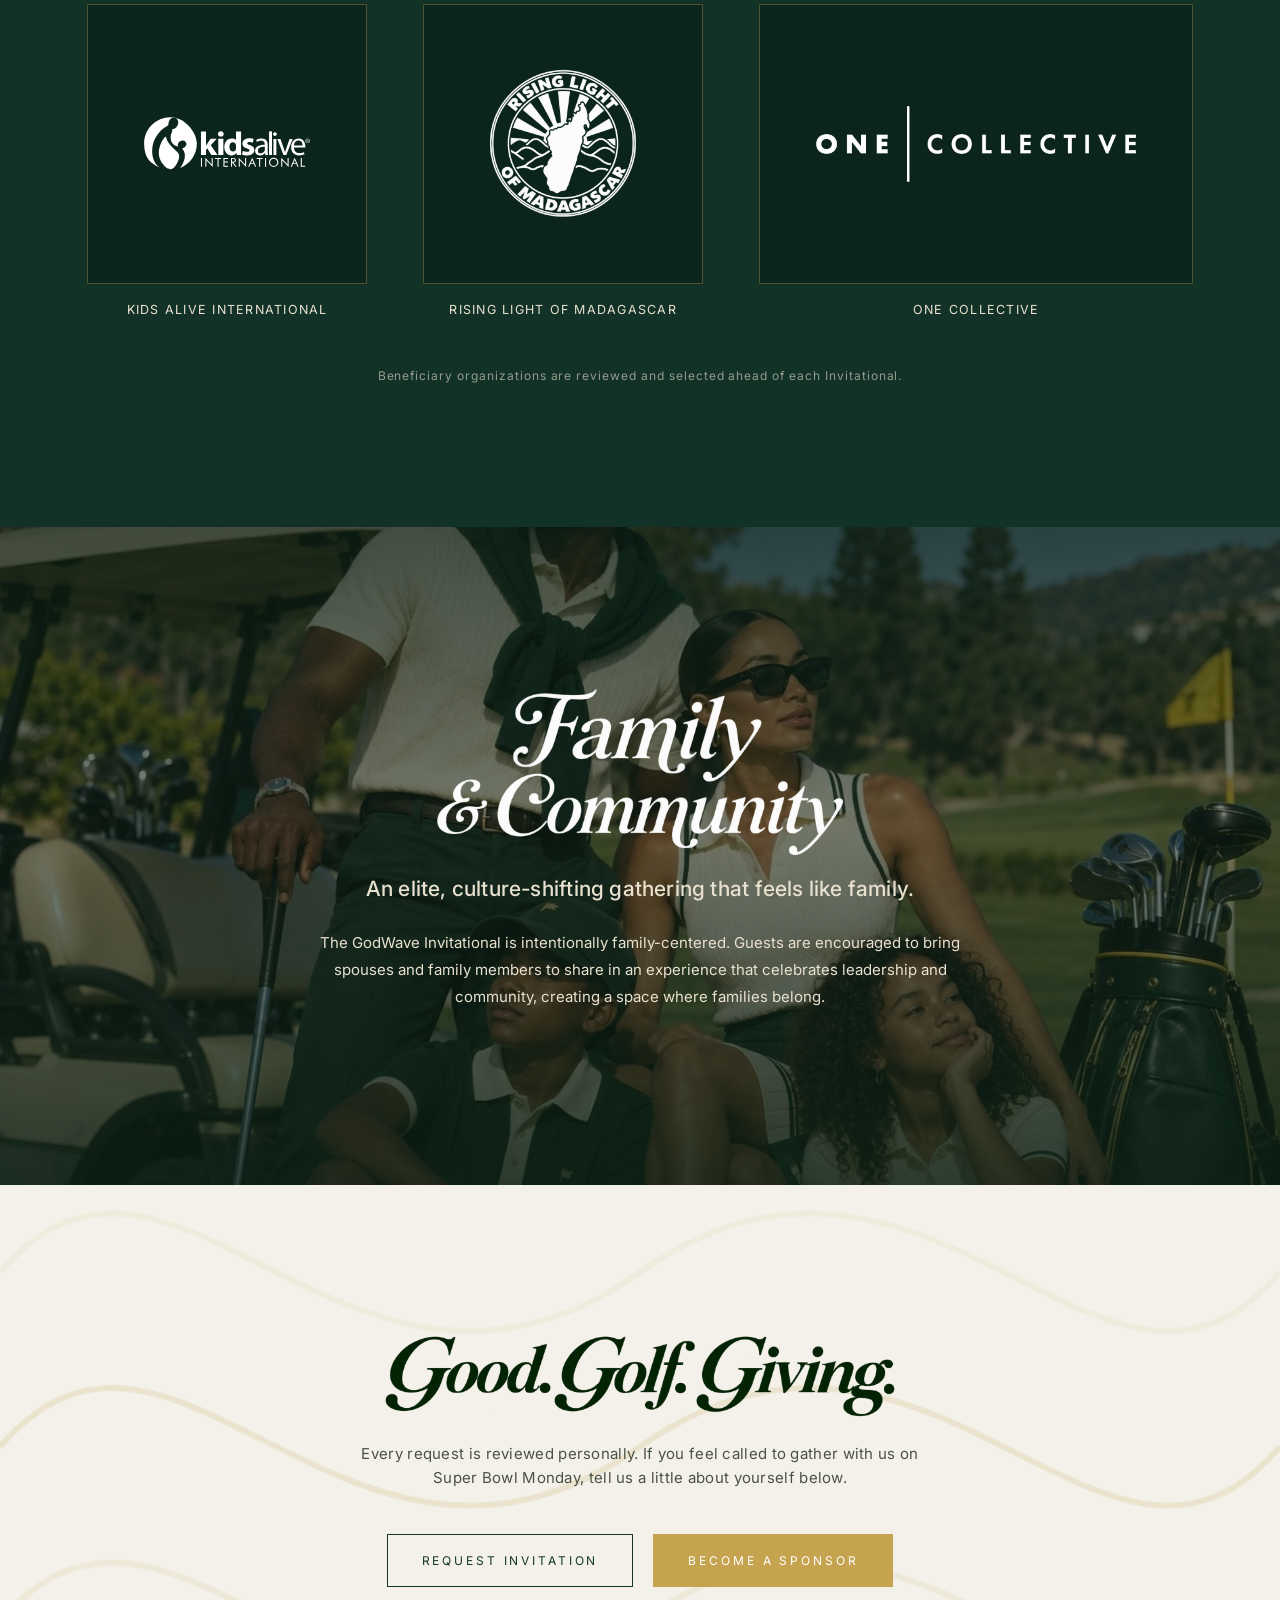
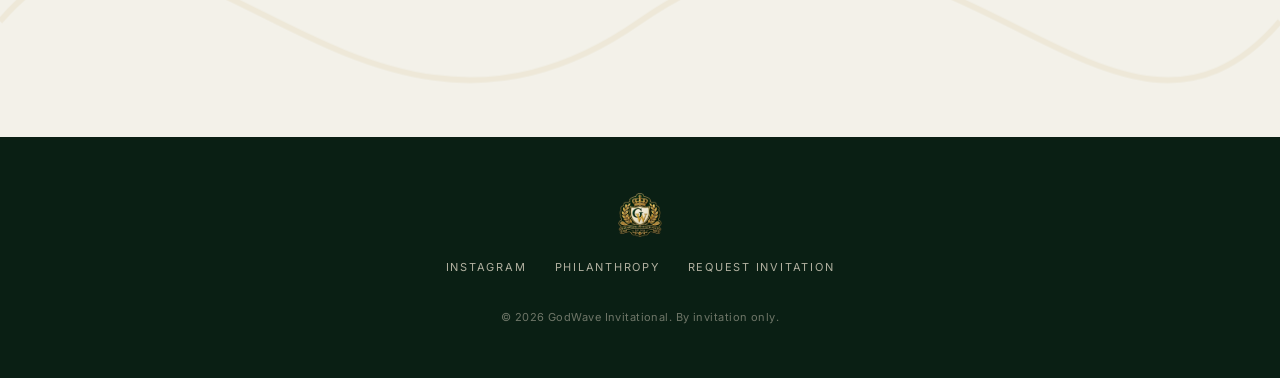
==== commit 05a9ed02: "Partner logo slots 140px tall so Champagne Therapy's MUSIC GROUP line is no longer clipped" ====
--- a/index.html
+++ b/index.html
@@ -13,7 +13,7 @@
 <link href="https://fonts.googleapis.com/css2?family=Inter:ital,wght@0,400;0,500;0,600;0,700;1,400;1,500&display=swap" rel="stylesheet" media="print" onload="this.media='all'">
 <noscript><link href="https://fonts.googleapis.com/css2?family=Inter:ital,wght@0,400;0,500;0,600;0,700;1,400;1,500&display=swap" rel="stylesheet"></noscript>
 <link rel="preload" as="image" href="assets/hero-bg.webp?v=20261023a" fetchpriority="high" />
-<link rel="stylesheet" href="styles.css?v=20261108b" />
+<link rel="stylesheet" href="styles.css?v=20261109a" />
 </head>
 <body>
 
--- a/styles.css
+++ b/styles.css
@@ -922,7 +922,7 @@
 .partners__track{display:flex;width:max-content;animation:partners-scroll 52s linear infinite;will-change:transform;-webkit-backface-visibility:hidden}
 .partners__marquee:hover .partners__track{animation-play-state:paused}
 .partners__set{display:flex;align-items:center;gap:112px;margin:0;padding:0 48px;list-style:none}
-.partners__set li{flex:none;display:flex;align-items:center;height:120px}
+.partners__set li{flex:none;display:flex;align-items:center;height:140px}
 .partners__set img{width:auto;max-width:none;opacity:.88;transition:opacity .3s}
 .partners__set img:hover{opacity:1}
 .partners__set img.is-mono{filter:brightness(0) invert(1)}
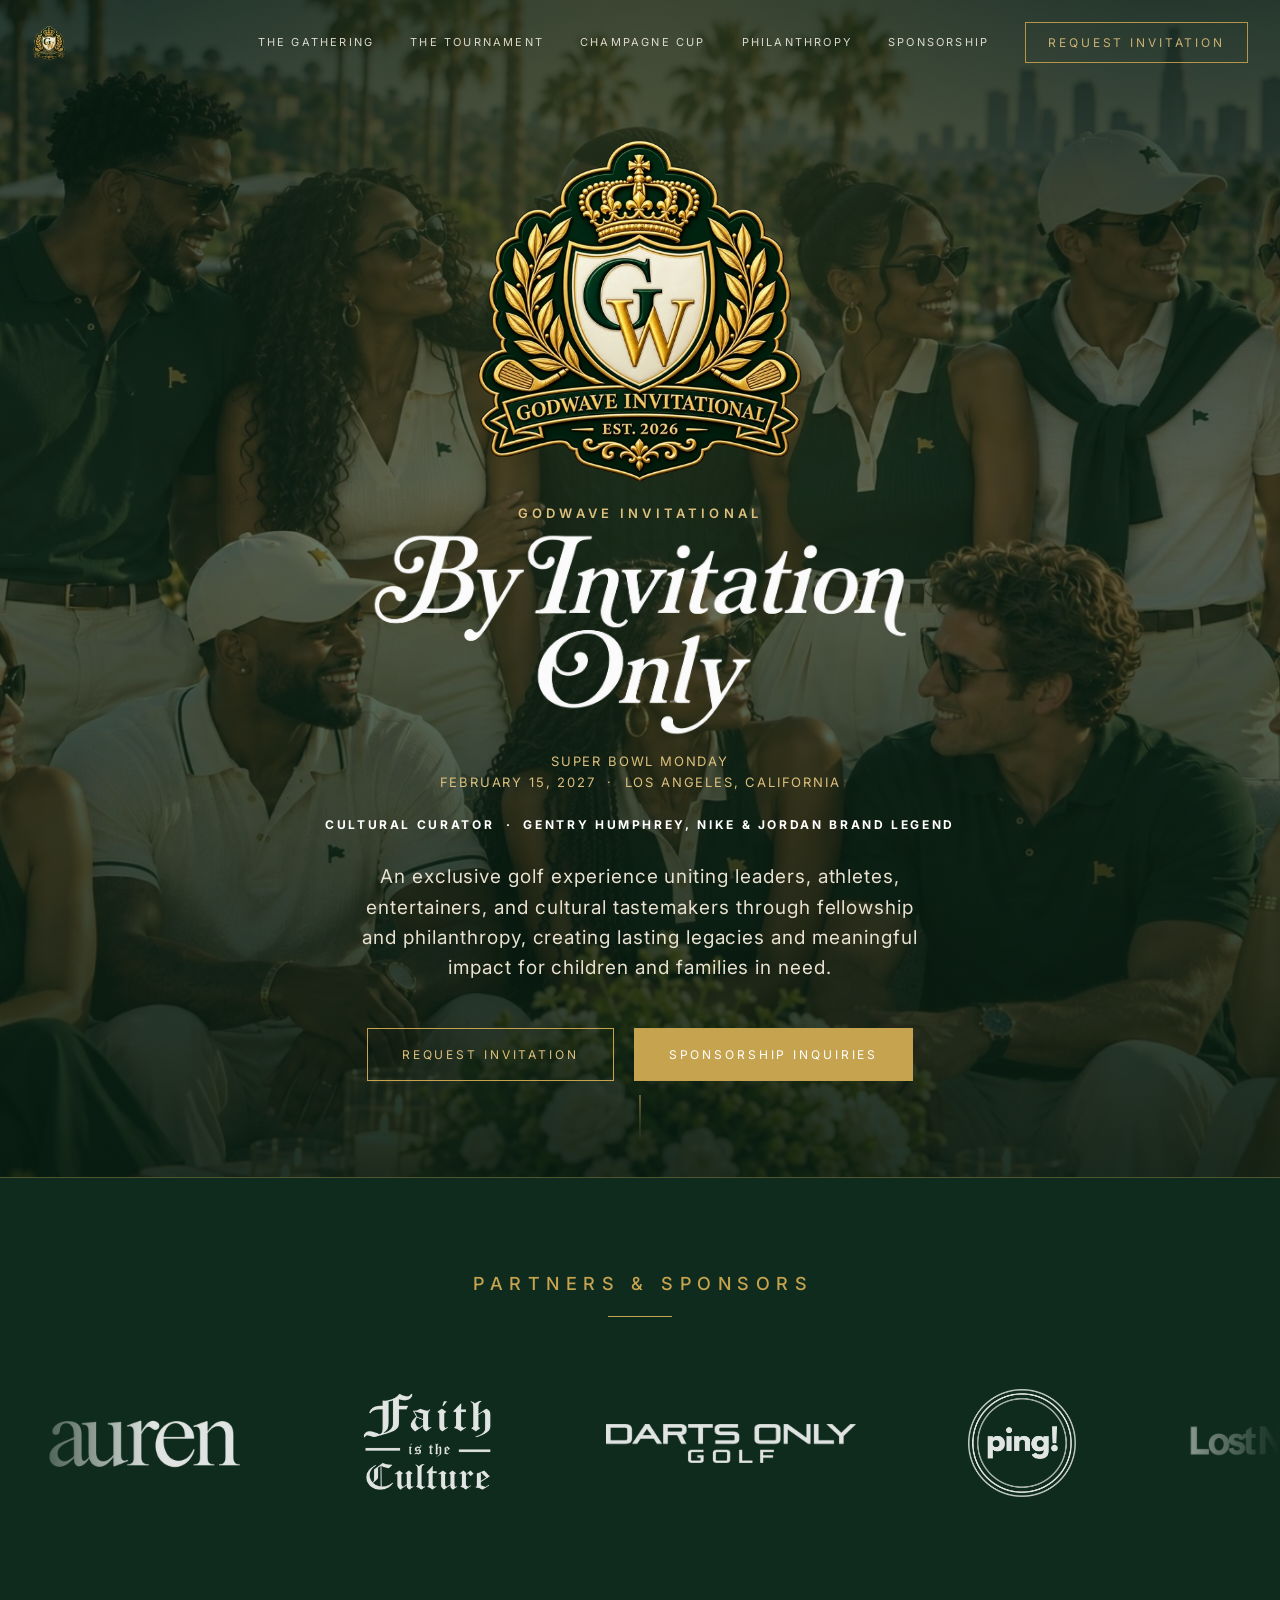
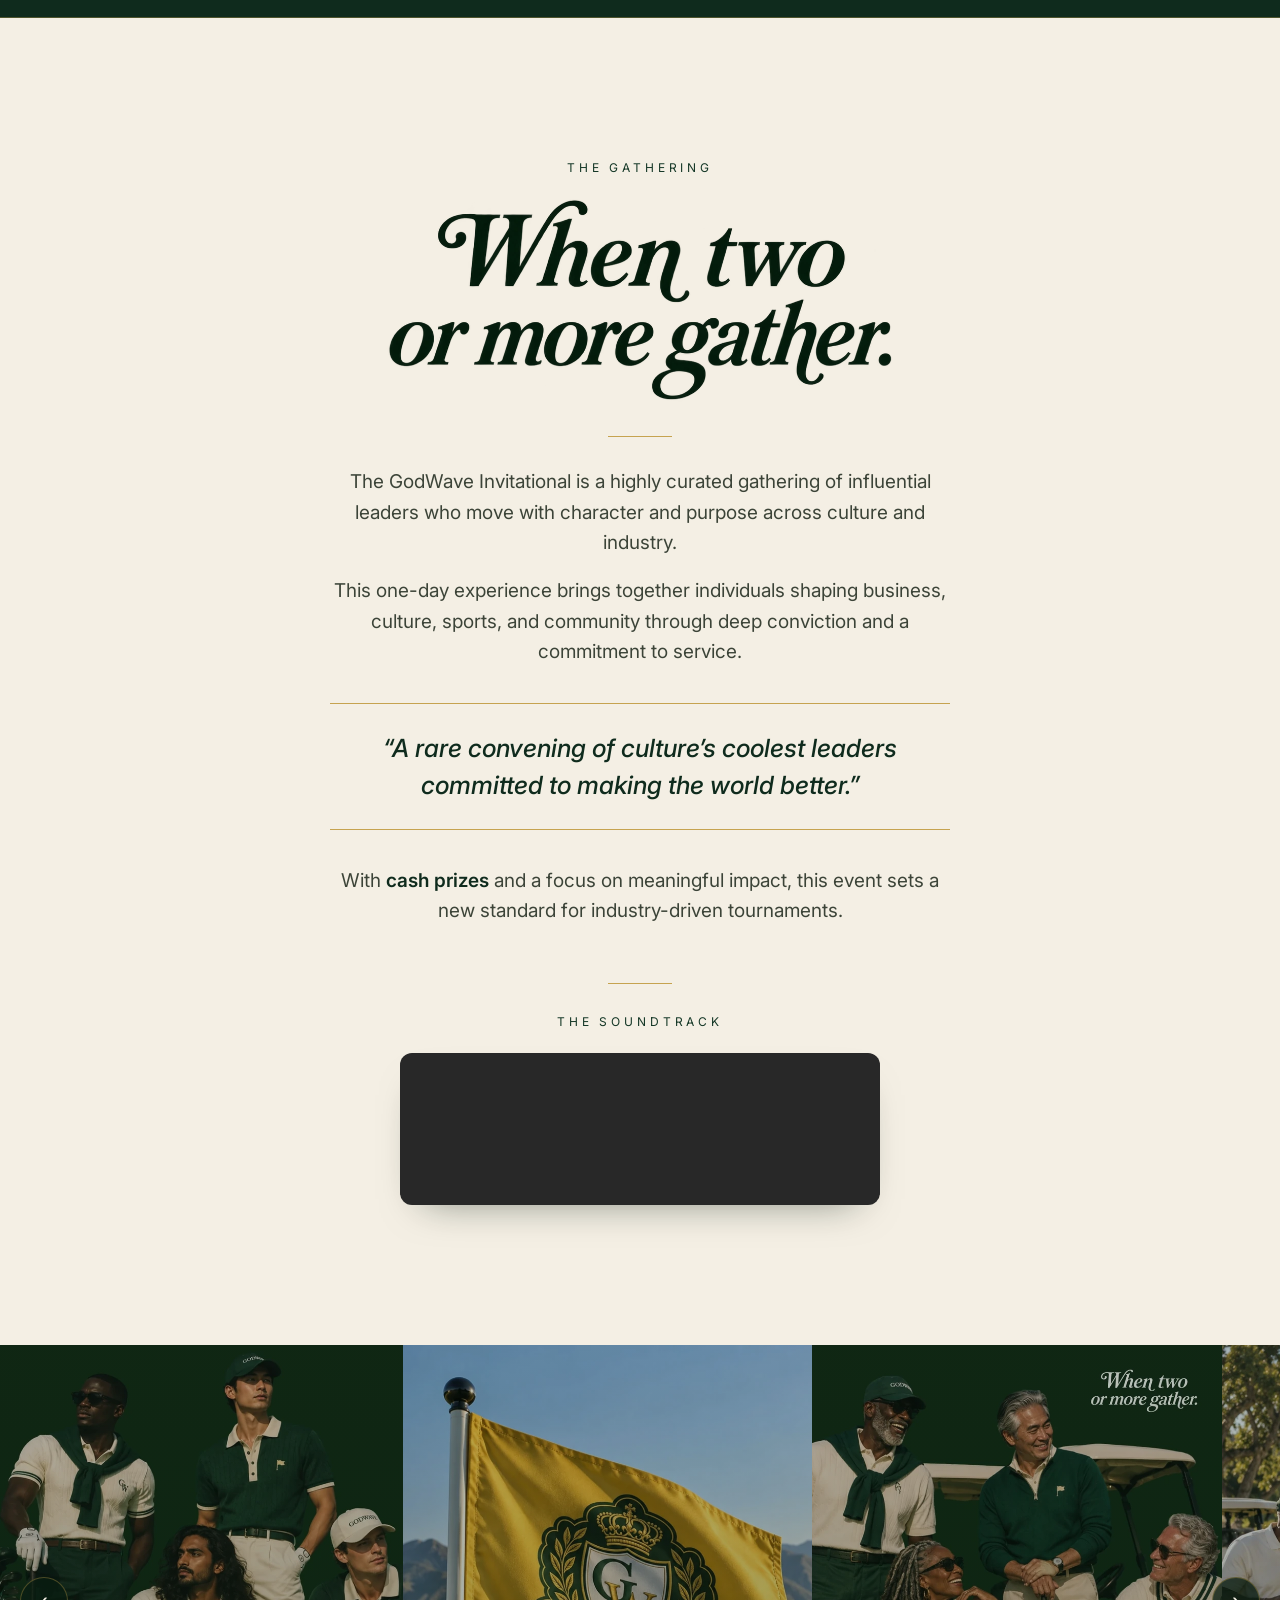
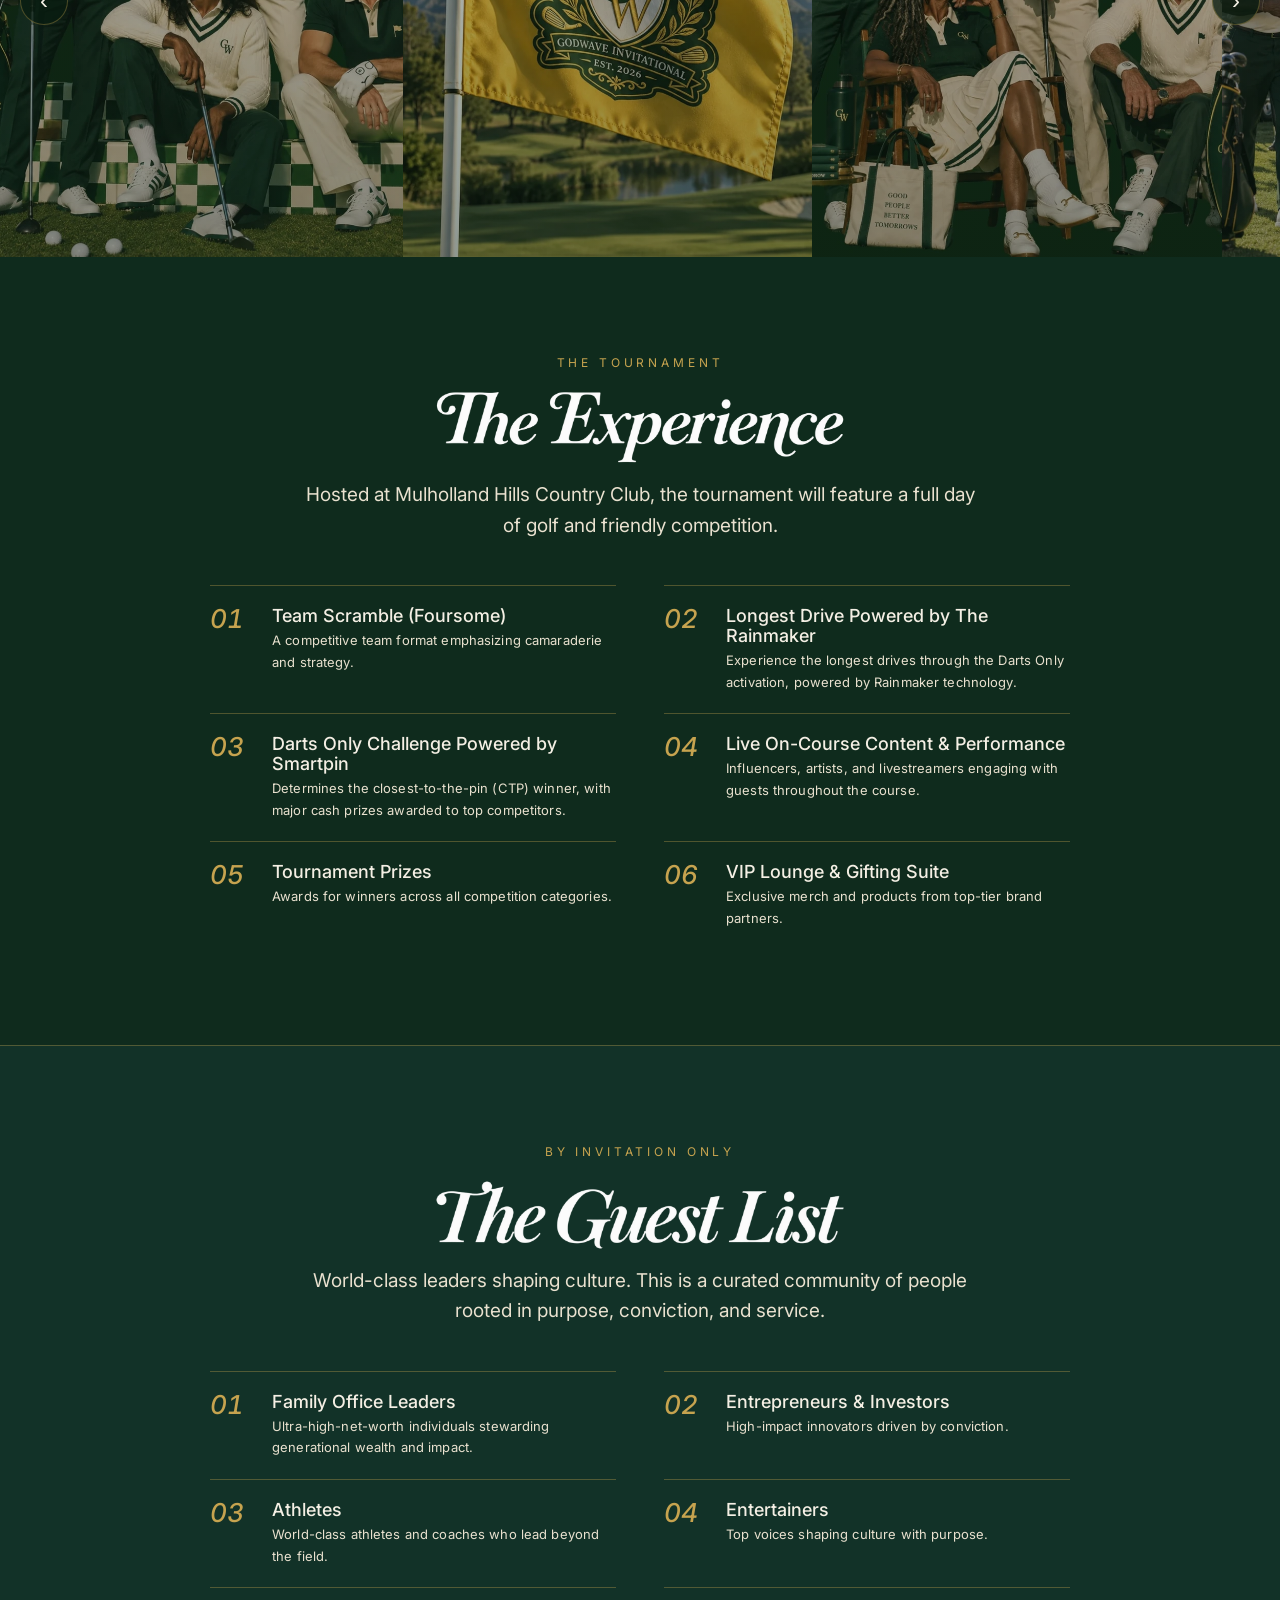
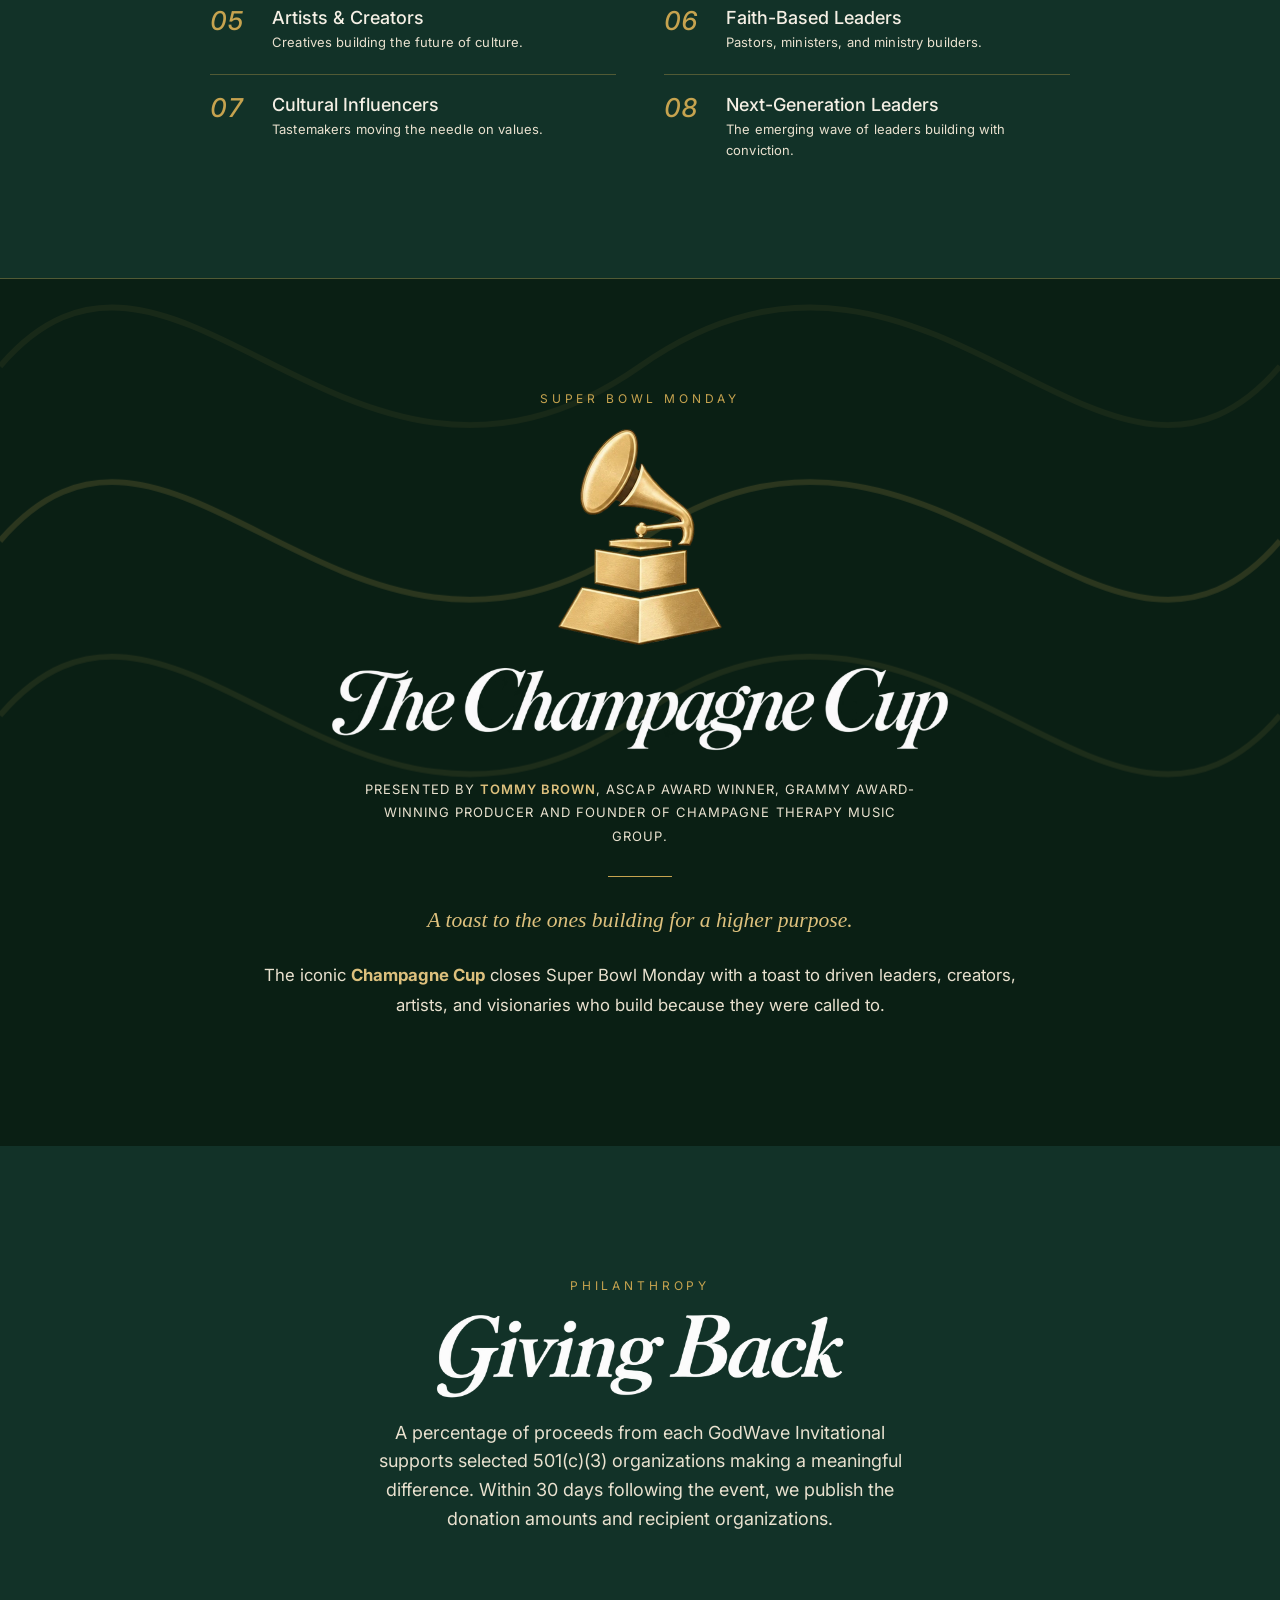
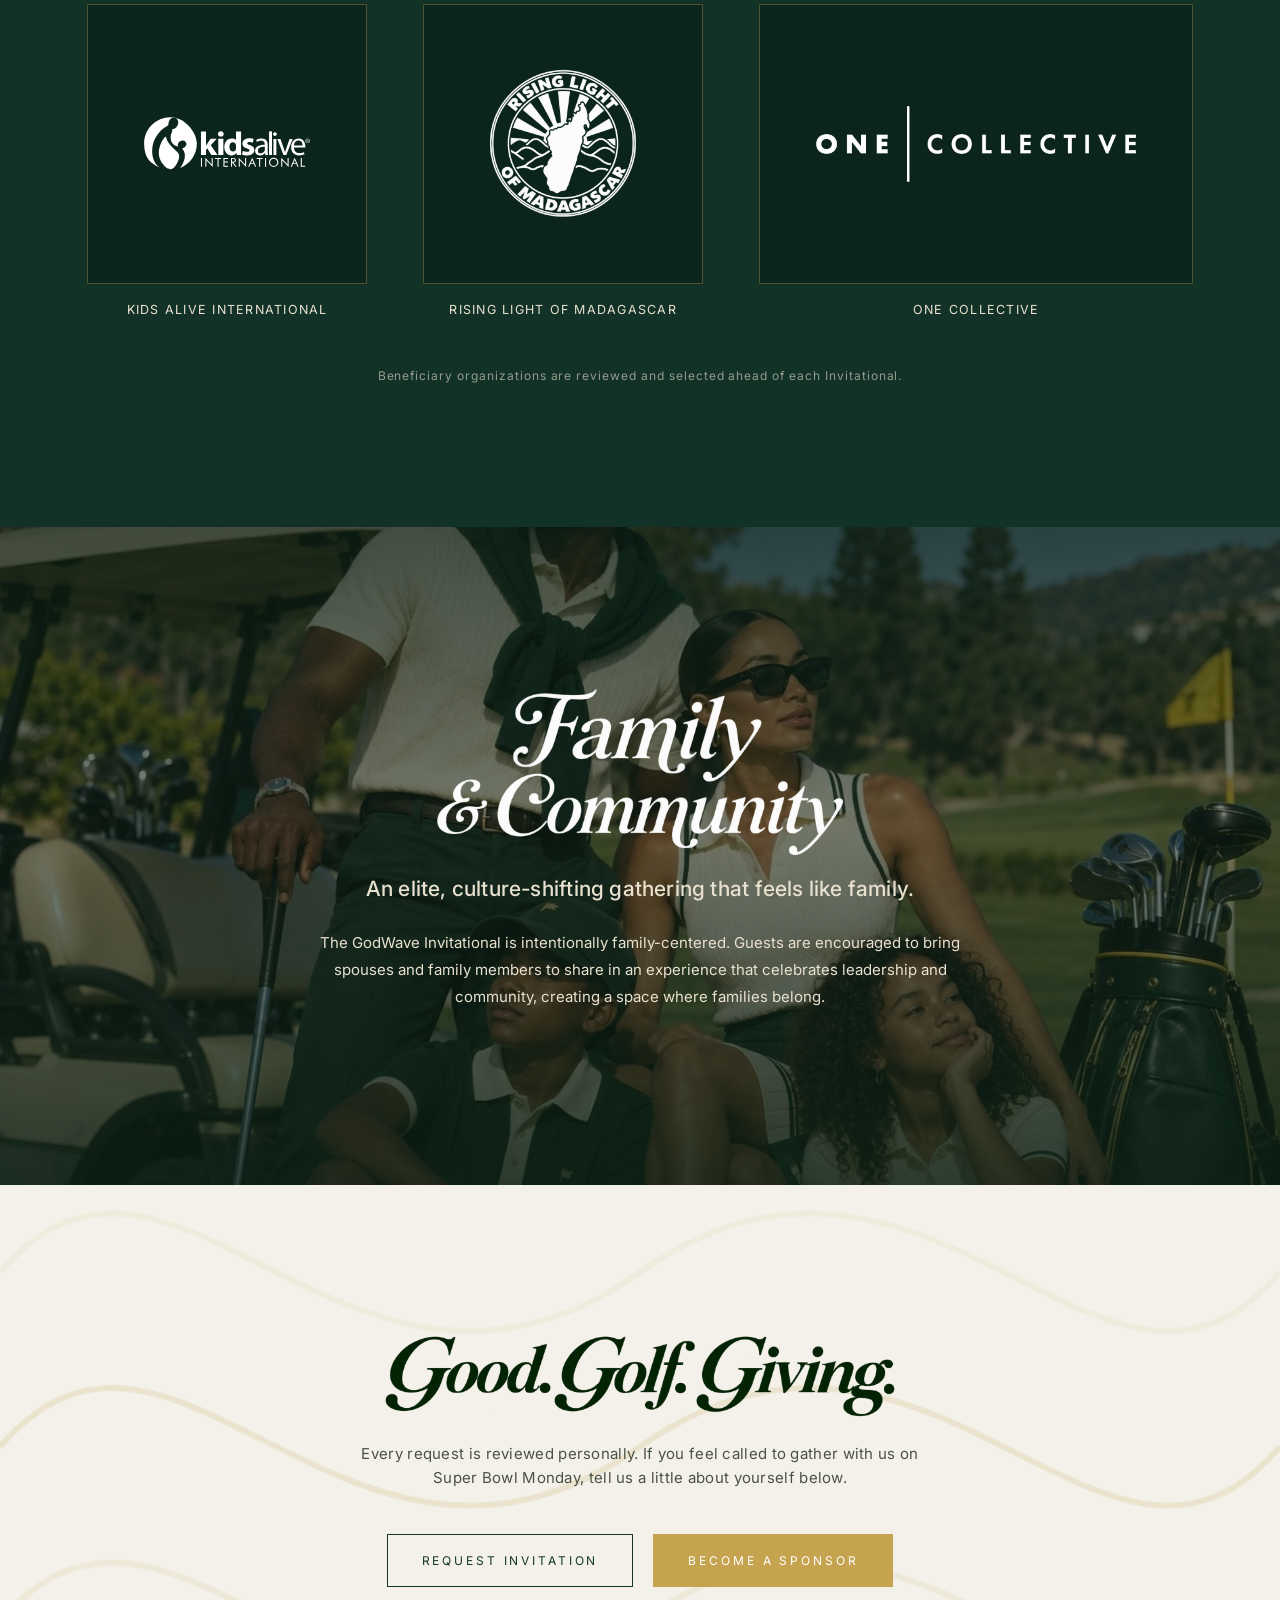
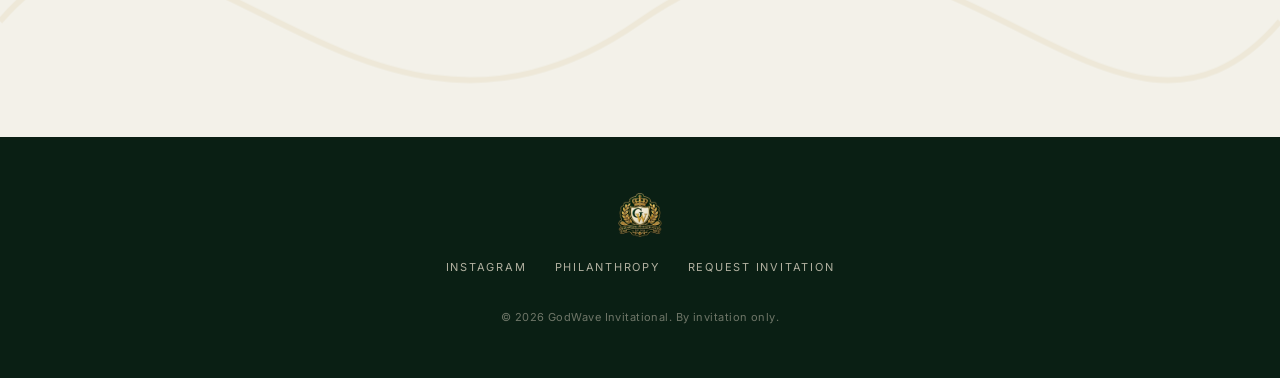
==== commit 55744fc7: "Partners row: Darts Only moved to 3rd, Ping! added 4th" ====
--- a/index.html
+++ b/index.html
@@ -71,9 +71,10 @@
   <div class="partners__marquee">
     <div class="partners__track">
       <ul class="partners__set">
-        <li><img src="assets/partners/darts-only-golf-white.webp?v=20261108a" alt="Darts Only Golf" style="height:39px" /></li>
         <li><img class="is-mono" src="assets/partners/auren-green.webp?v=20261108a" alt="Auren" style="height:51px" /></li>
         <li><img src="assets/partners/faith-is-the-culture-white.webp?v=20261108a" alt="Faith is the Culture" style="height:102px" /></li>
+        <li><img src="assets/partners/darts-only-golf-white.webp?v=20261108a" alt="Darts Only Golf" style="height:39px" /></li>
+        <li><img src="assets/partners/ping-white.webp?v=20261111a" alt="Ping!" style="height:108px" /></li>
         <li><img class="is-mono" src="assets/partners/lost-n-thought-green.webp?v=20261108a" alt="Lost N Thought" style="height:48px" /></li>
         <li><img src="assets/partners/bold-white.webp?v=20261108a" alt="BOLD" style="height:117px" /></li>
         <li><img src="assets/partners/elevate-collection-white.webp?v=20261108a" alt="Elevate Collection" style="height:84px" /></li>
@@ -84,9 +85,10 @@
         <li><img src="assets/partners/champagne-therapy-gold.webp?v=20261108a" alt="Champagne Therapy Music Group" style="height:130px" /></li>
       </ul>
       <ul class="partners__set" aria-hidden="true">
-        <li><img src="assets/partners/darts-only-golf-white.webp?v=20261108a" alt="" style="height:39px" /></li>
         <li><img class="is-mono" src="assets/partners/auren-green.webp?v=20261108a" alt="" style="height:51px" /></li>
         <li><img src="assets/partners/faith-is-the-culture-white.webp?v=20261108a" alt="" style="height:102px" /></li>
+        <li><img src="assets/partners/darts-only-golf-white.webp?v=20261108a" alt="" style="height:39px" /></li>
+        <li><img src="assets/partners/ping-white.webp?v=20261111a" alt="" style="height:108px" /></li>
         <li><img class="is-mono" src="assets/partners/lost-n-thought-green.webp?v=20261108a" alt="" style="height:48px" /></li>
         <li><img src="assets/partners/bold-white.webp?v=20261108a" alt="" style="height:117px" /></li>
         <li><img src="assets/partners/elevate-collection-white.webp?v=20261108a" alt="" style="height:84px" /></li>
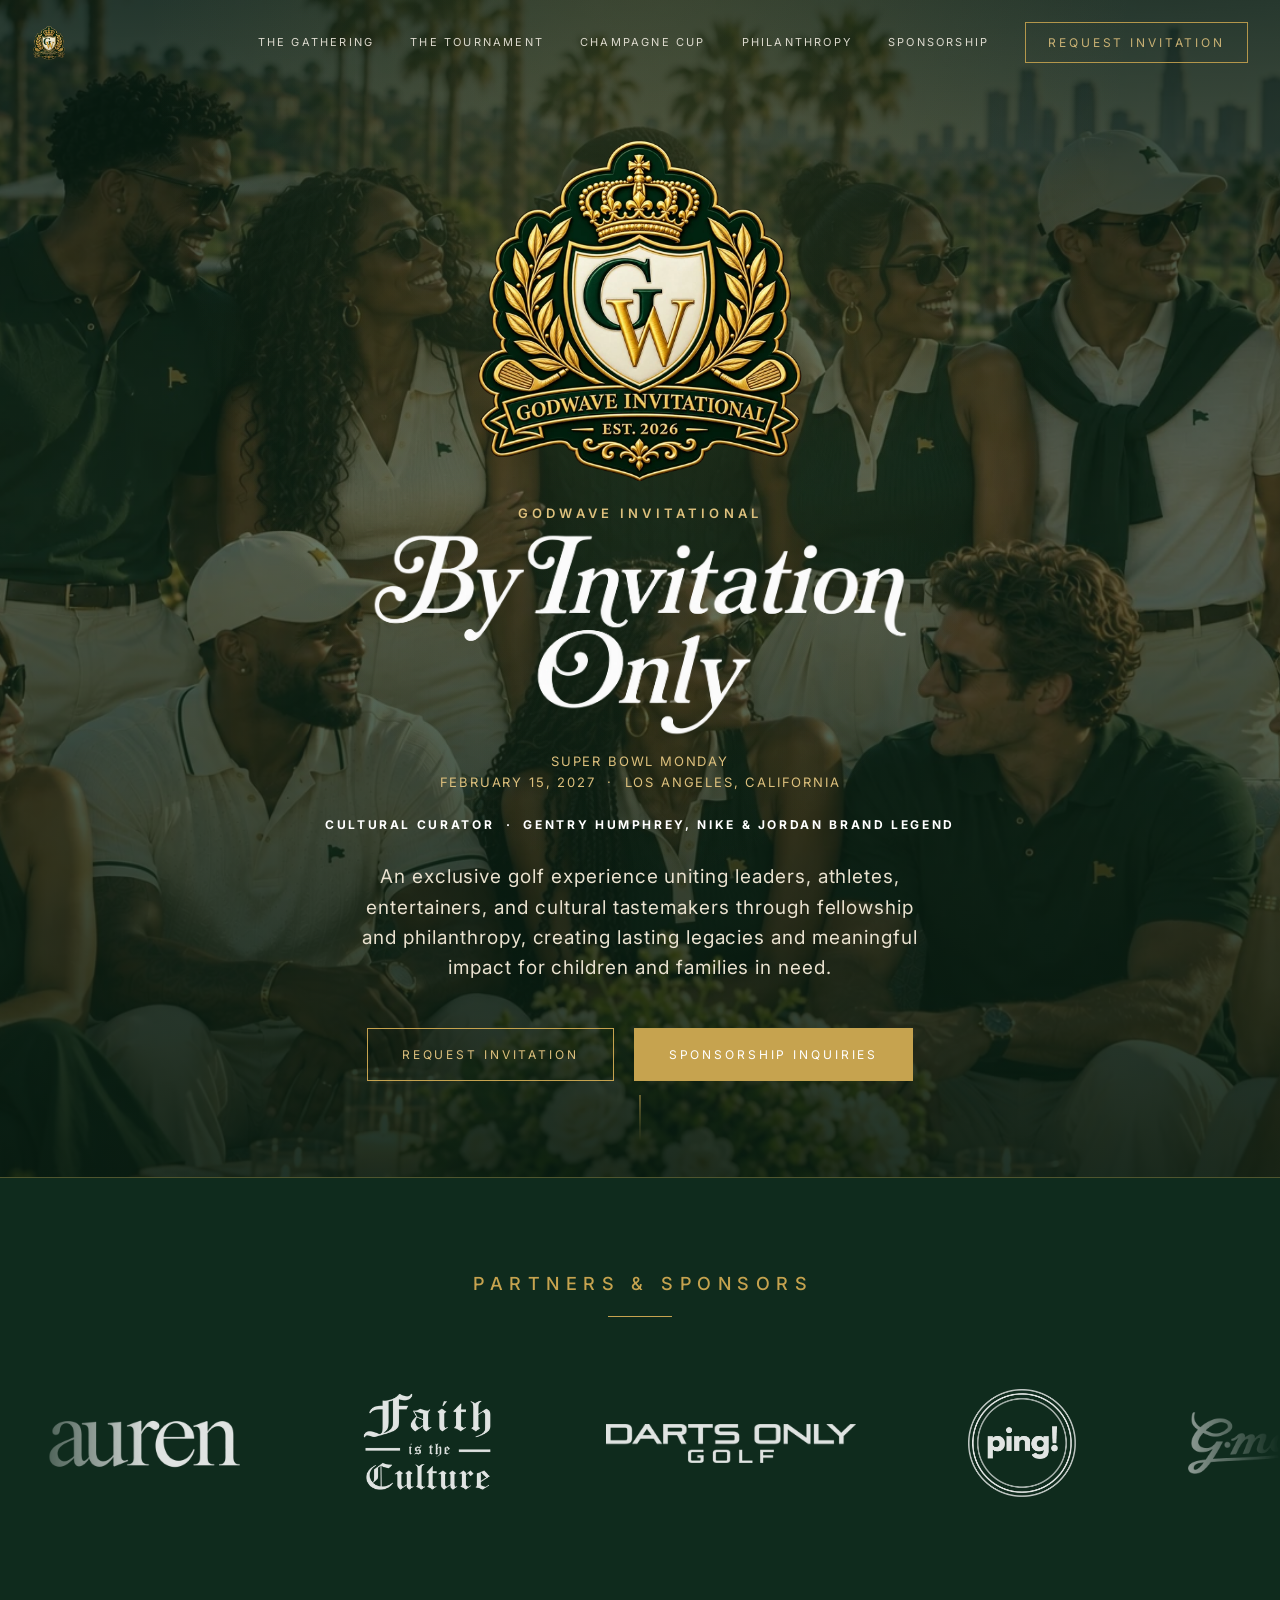
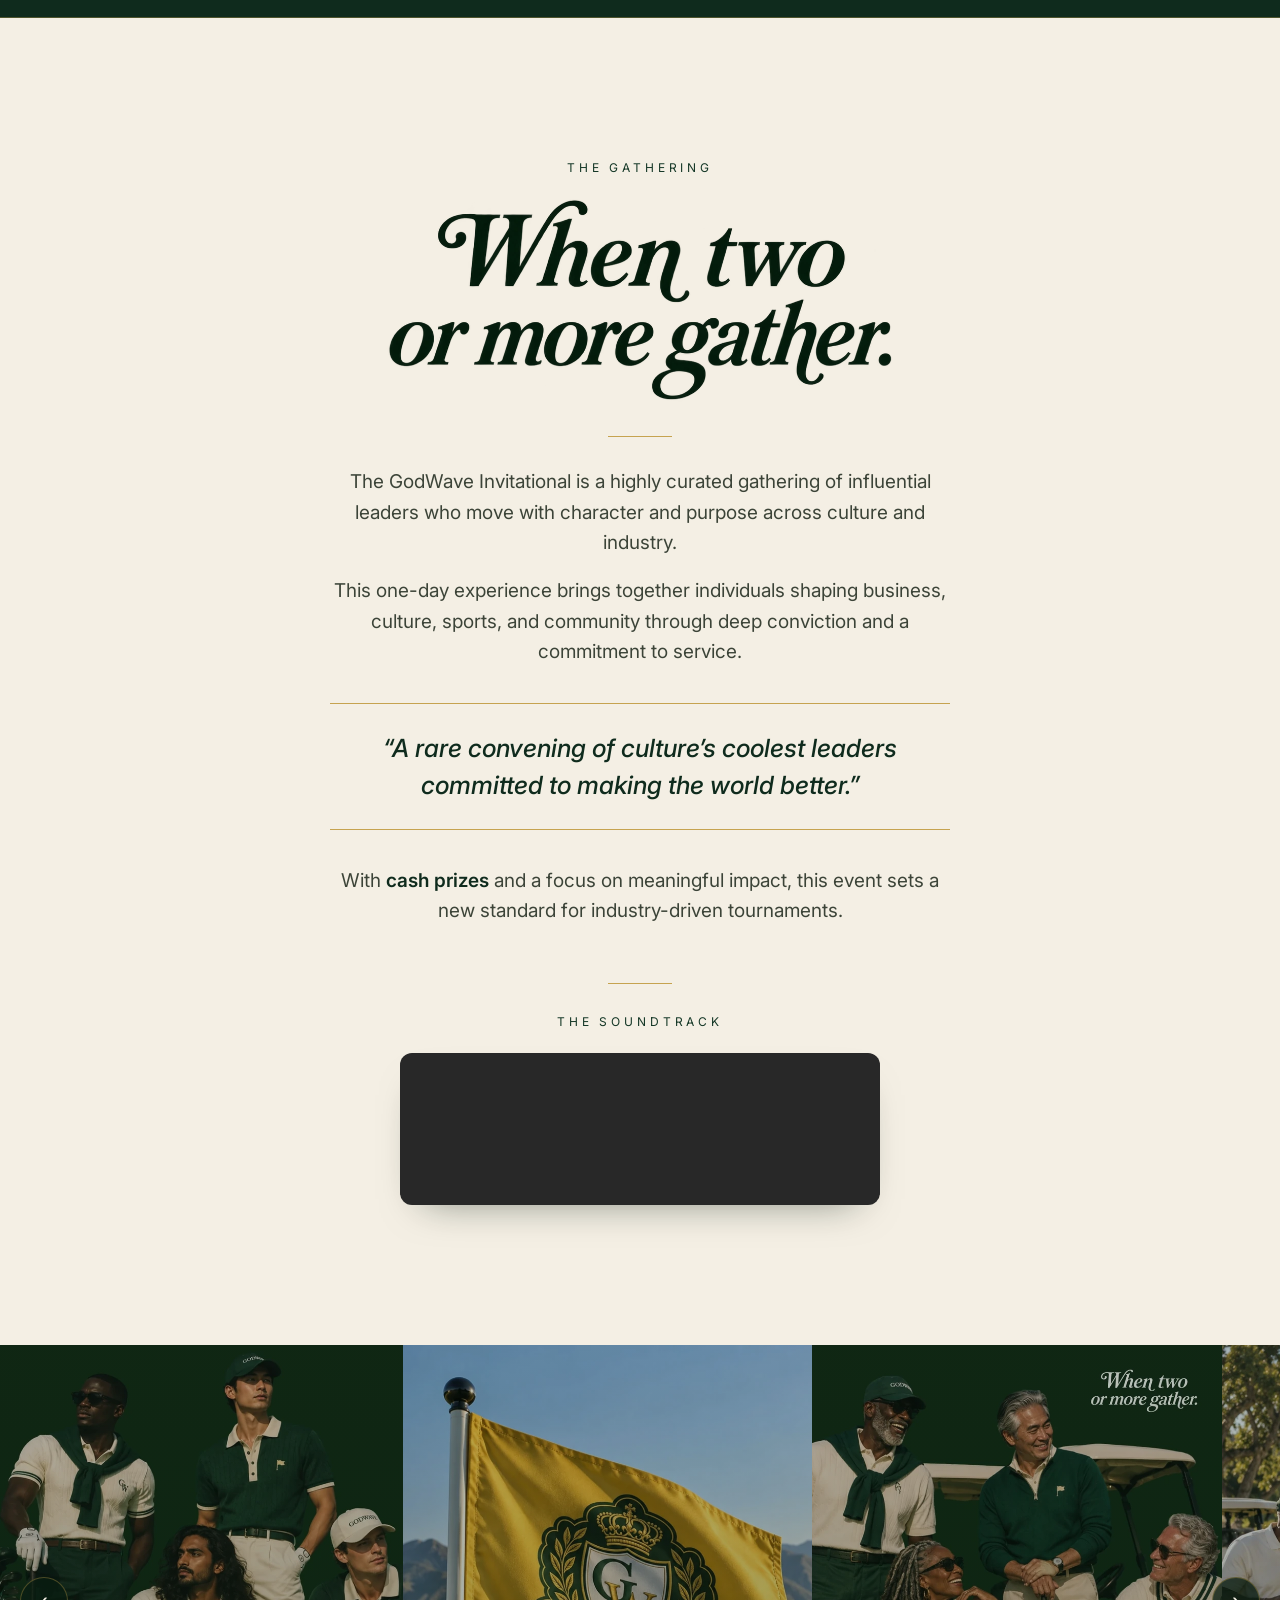
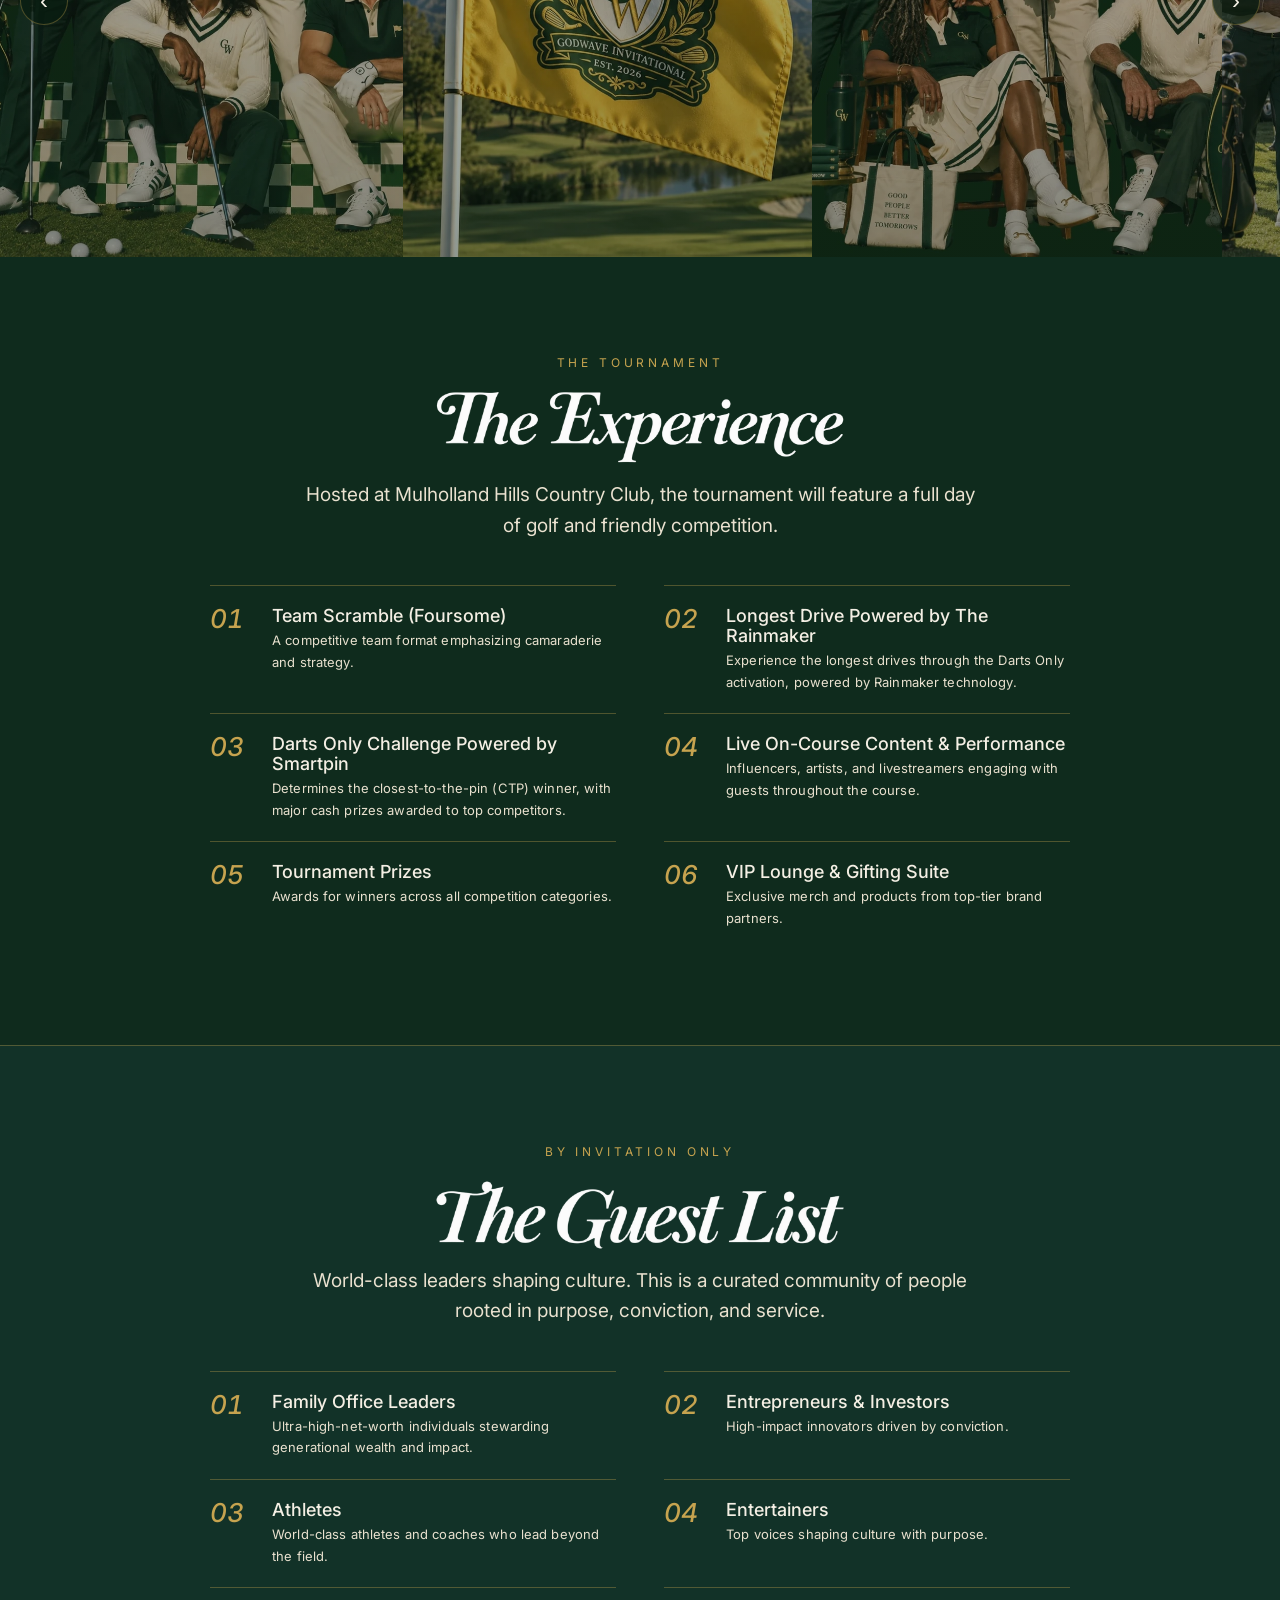
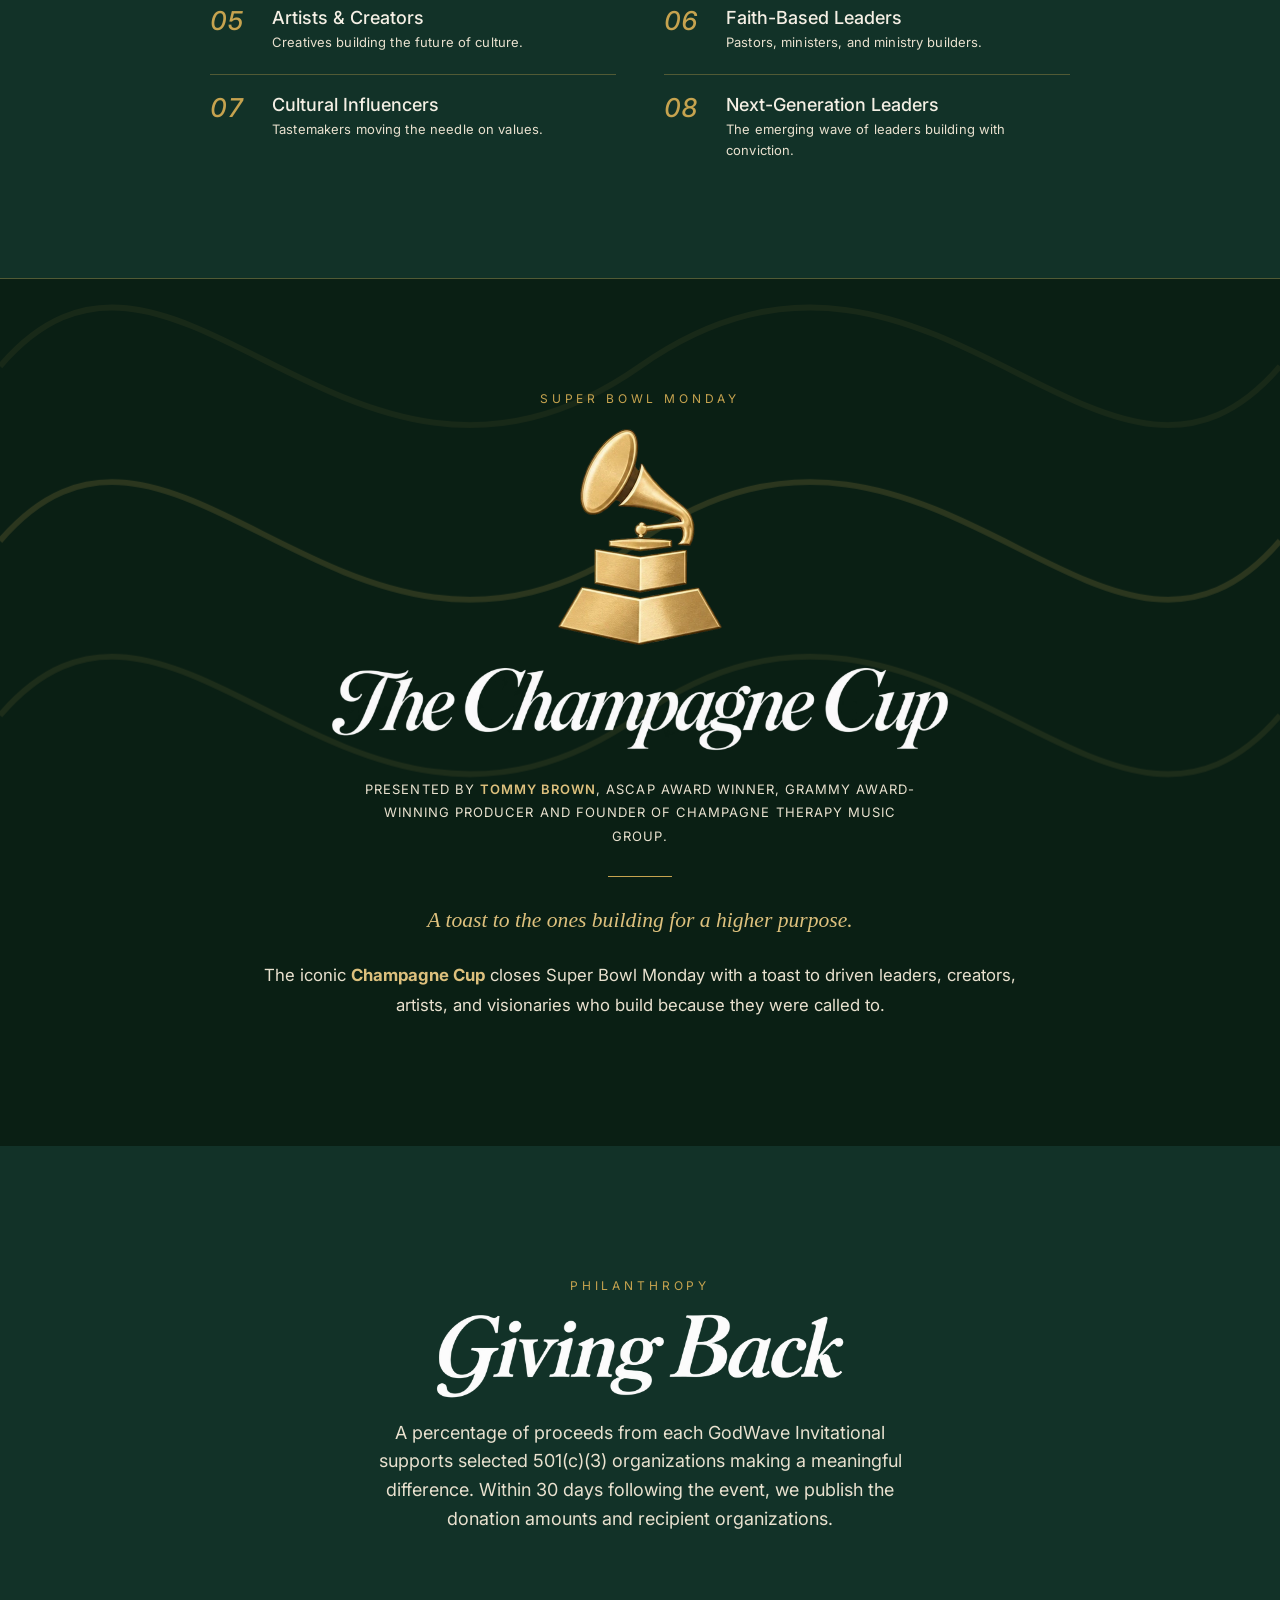
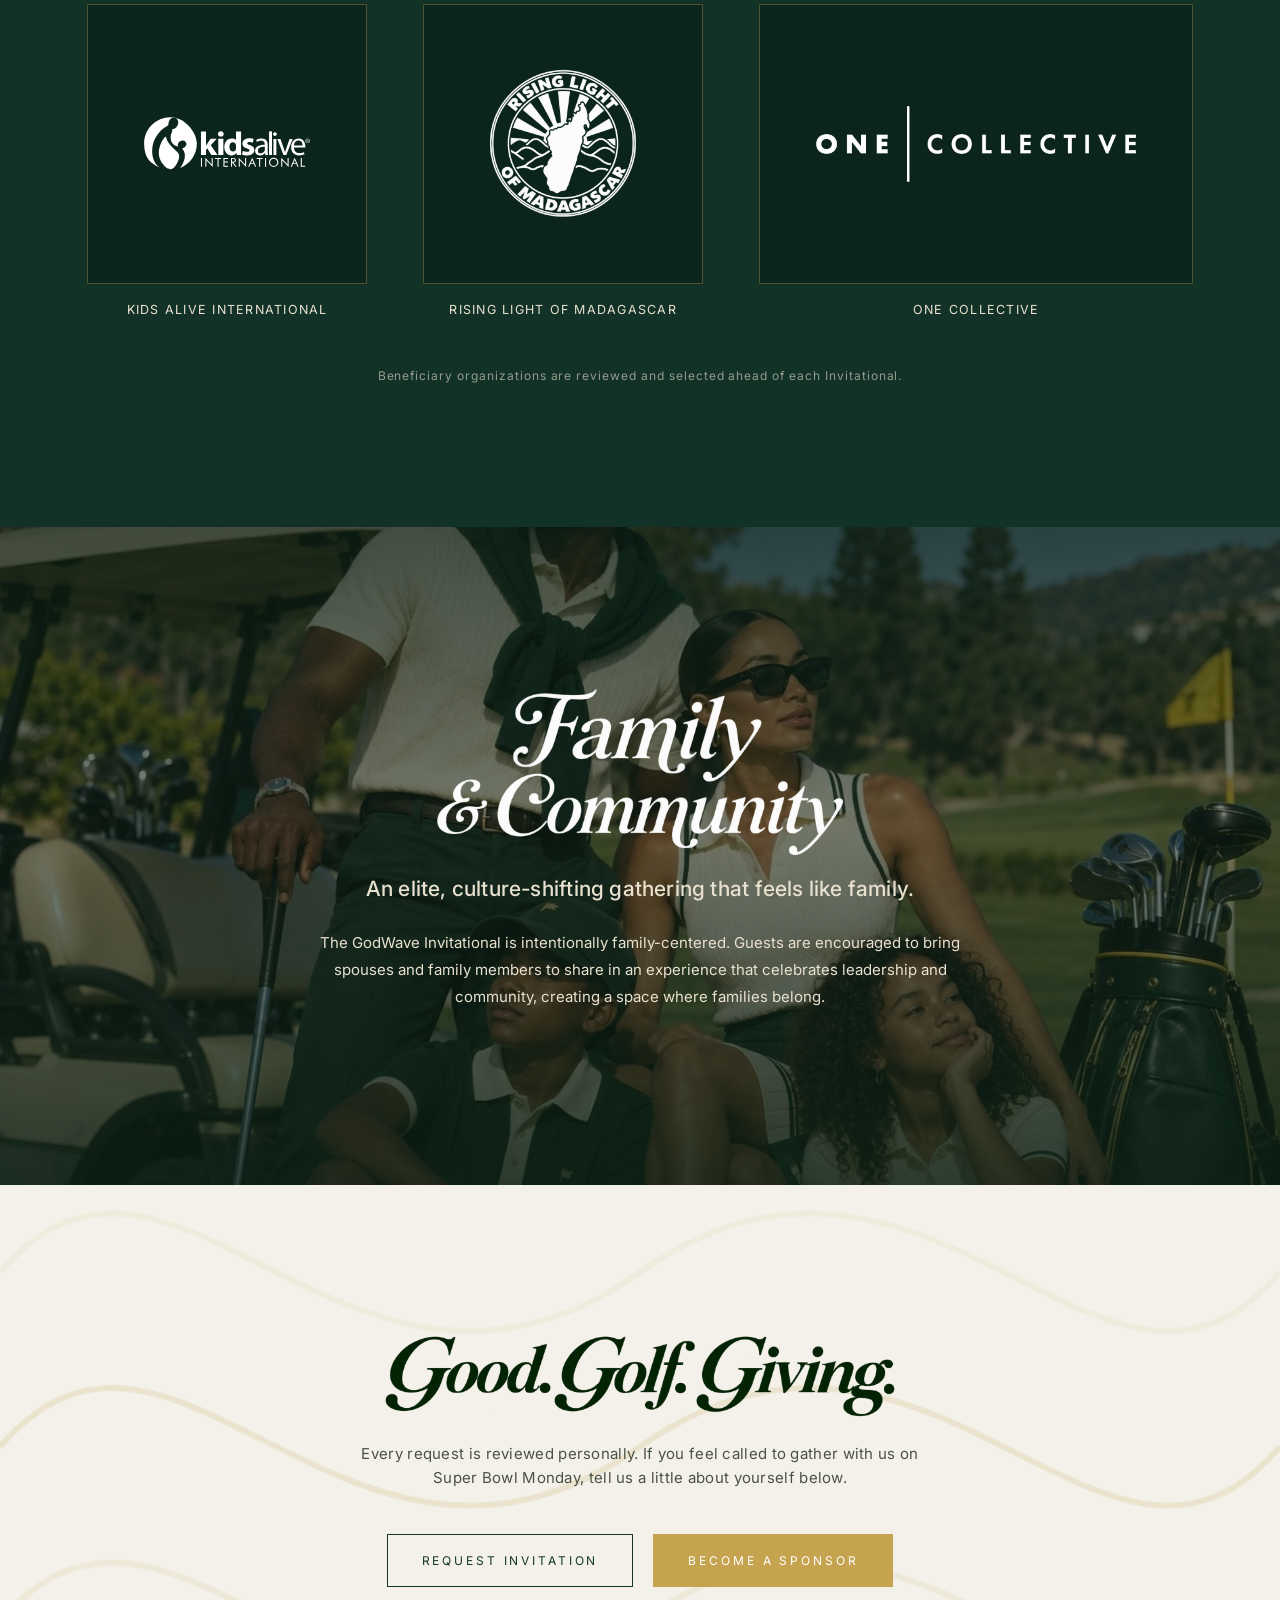
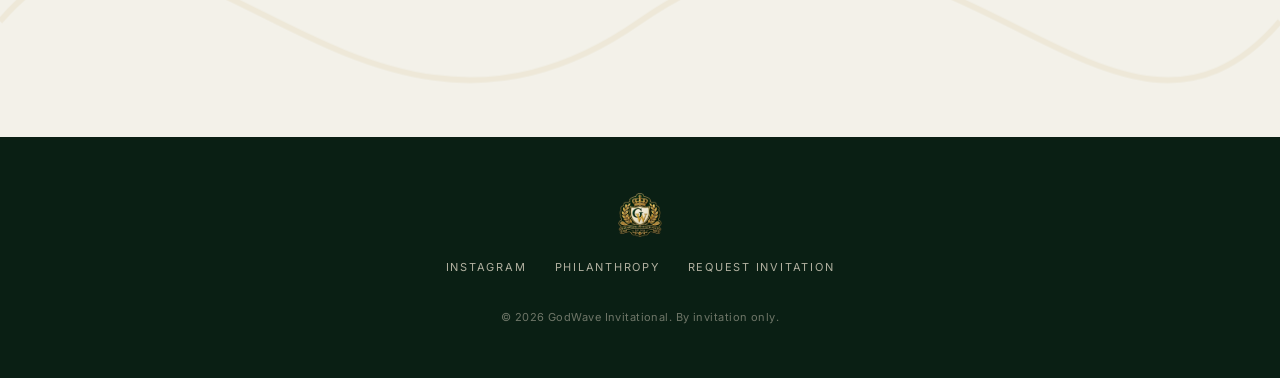
==== commit 9e612374: "Partners row: G-Money added after Ping!" ====
--- a/index.html
+++ b/index.html
@@ -75,6 +75,7 @@
         <li><img src="assets/partners/faith-is-the-culture-white.webp?v=20261108a" alt="Faith is the Culture" style="height:102px" /></li>
         <li><img src="assets/partners/darts-only-golf-white.webp?v=20261108a" alt="Darts Only Golf" style="height:39px" /></li>
         <li><img src="assets/partners/ping-white.webp?v=20261111a" alt="Ping!" style="height:108px" /></li>
+        <li><img src="assets/partners/g-money-white.webp?v=20261111a" alt="G-Money" style="height:62px" /></li>
         <li><img class="is-mono" src="assets/partners/lost-n-thought-green.webp?v=20261108a" alt="Lost N Thought" style="height:48px" /></li>
         <li><img src="assets/partners/bold-white.webp?v=20261108a" alt="BOLD" style="height:117px" /></li>
         <li><img src="assets/partners/elevate-collection-white.webp?v=20261108a" alt="Elevate Collection" style="height:84px" /></li>
@@ -89,6 +90,7 @@
         <li><img src="assets/partners/faith-is-the-culture-white.webp?v=20261108a" alt="" style="height:102px" /></li>
         <li><img src="assets/partners/darts-only-golf-white.webp?v=20261108a" alt="" style="height:39px" /></li>
         <li><img src="assets/partners/ping-white.webp?v=20261111a" alt="" style="height:108px" /></li>
+        <li><img src="assets/partners/g-money-white.webp?v=20261111a" alt="" style="height:62px" /></li>
         <li><img class="is-mono" src="assets/partners/lost-n-thought-green.webp?v=20261108a" alt="" style="height:48px" /></li>
         <li><img src="assets/partners/bold-white.webp?v=20261108a" alt="" style="height:117px" /></li>
         <li><img src="assets/partners/elevate-collection-white.webp?v=20261108a" alt="" style="height:84px" /></li>
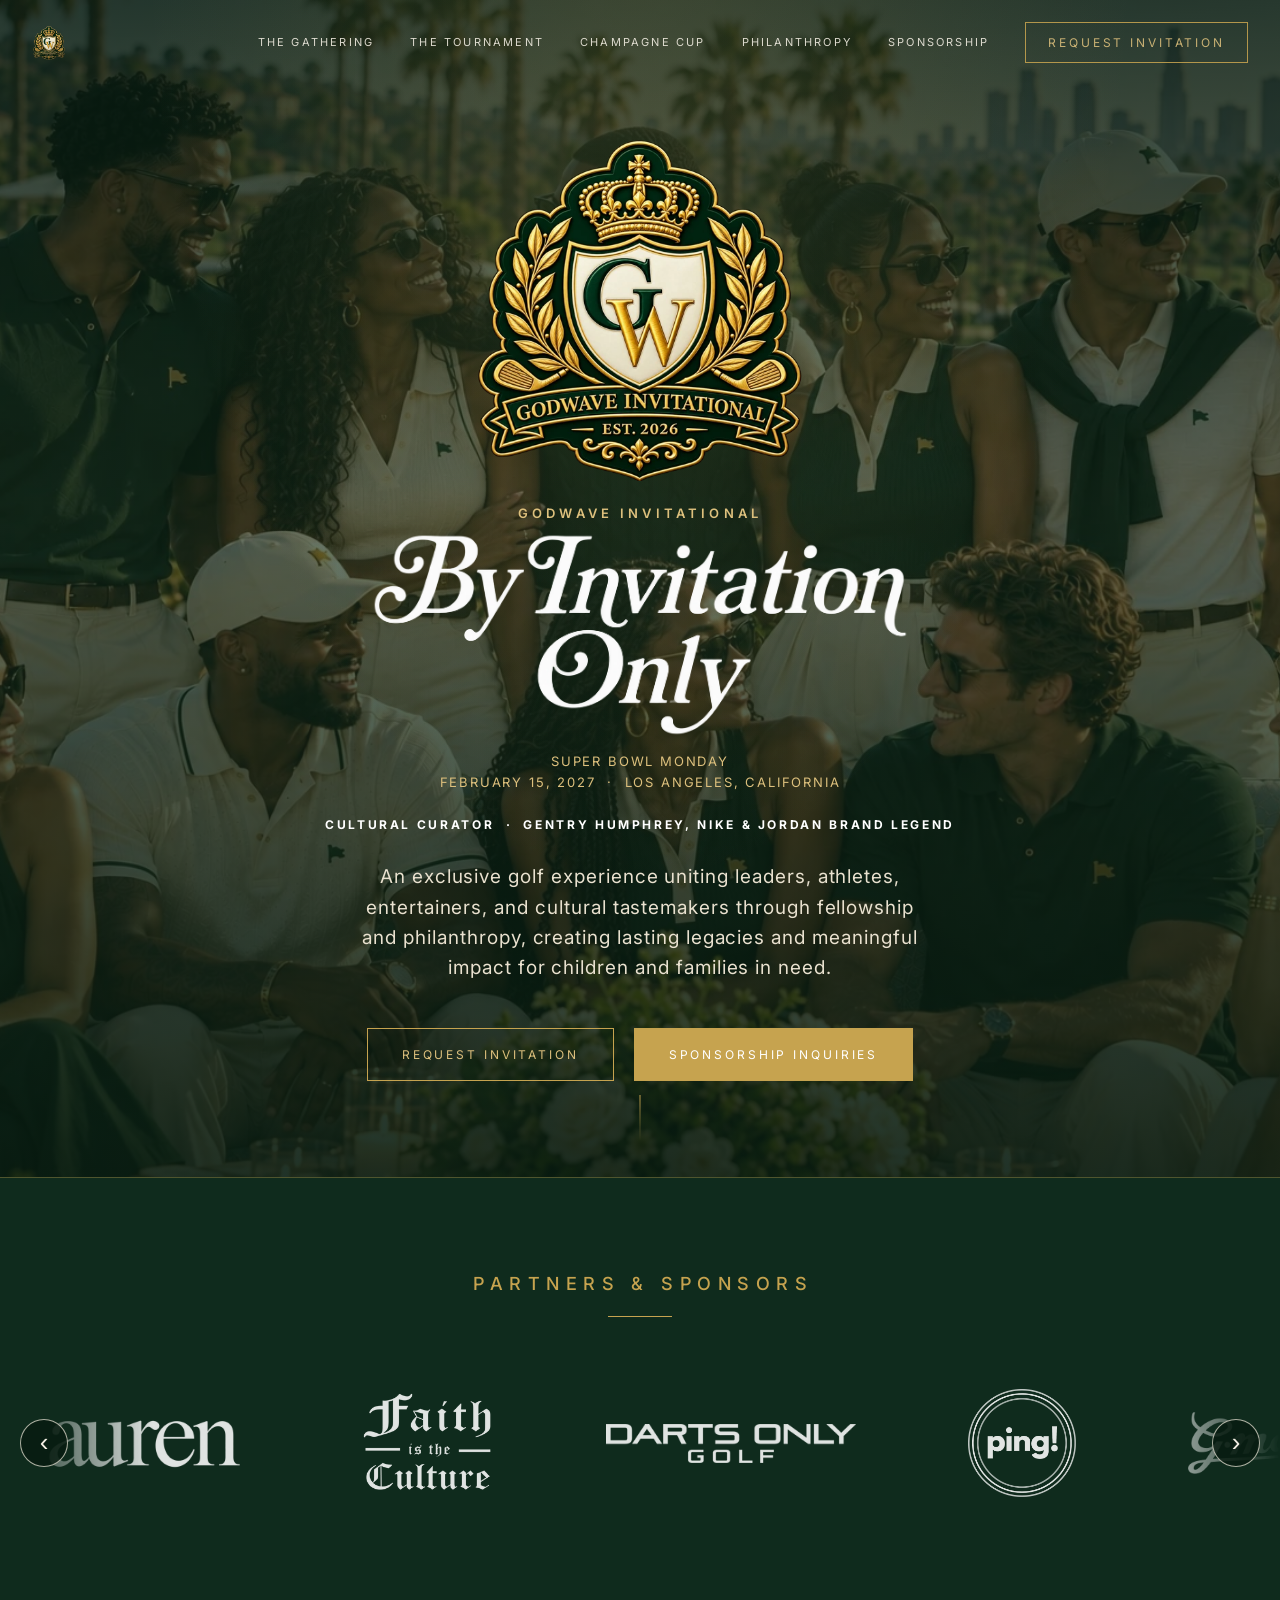
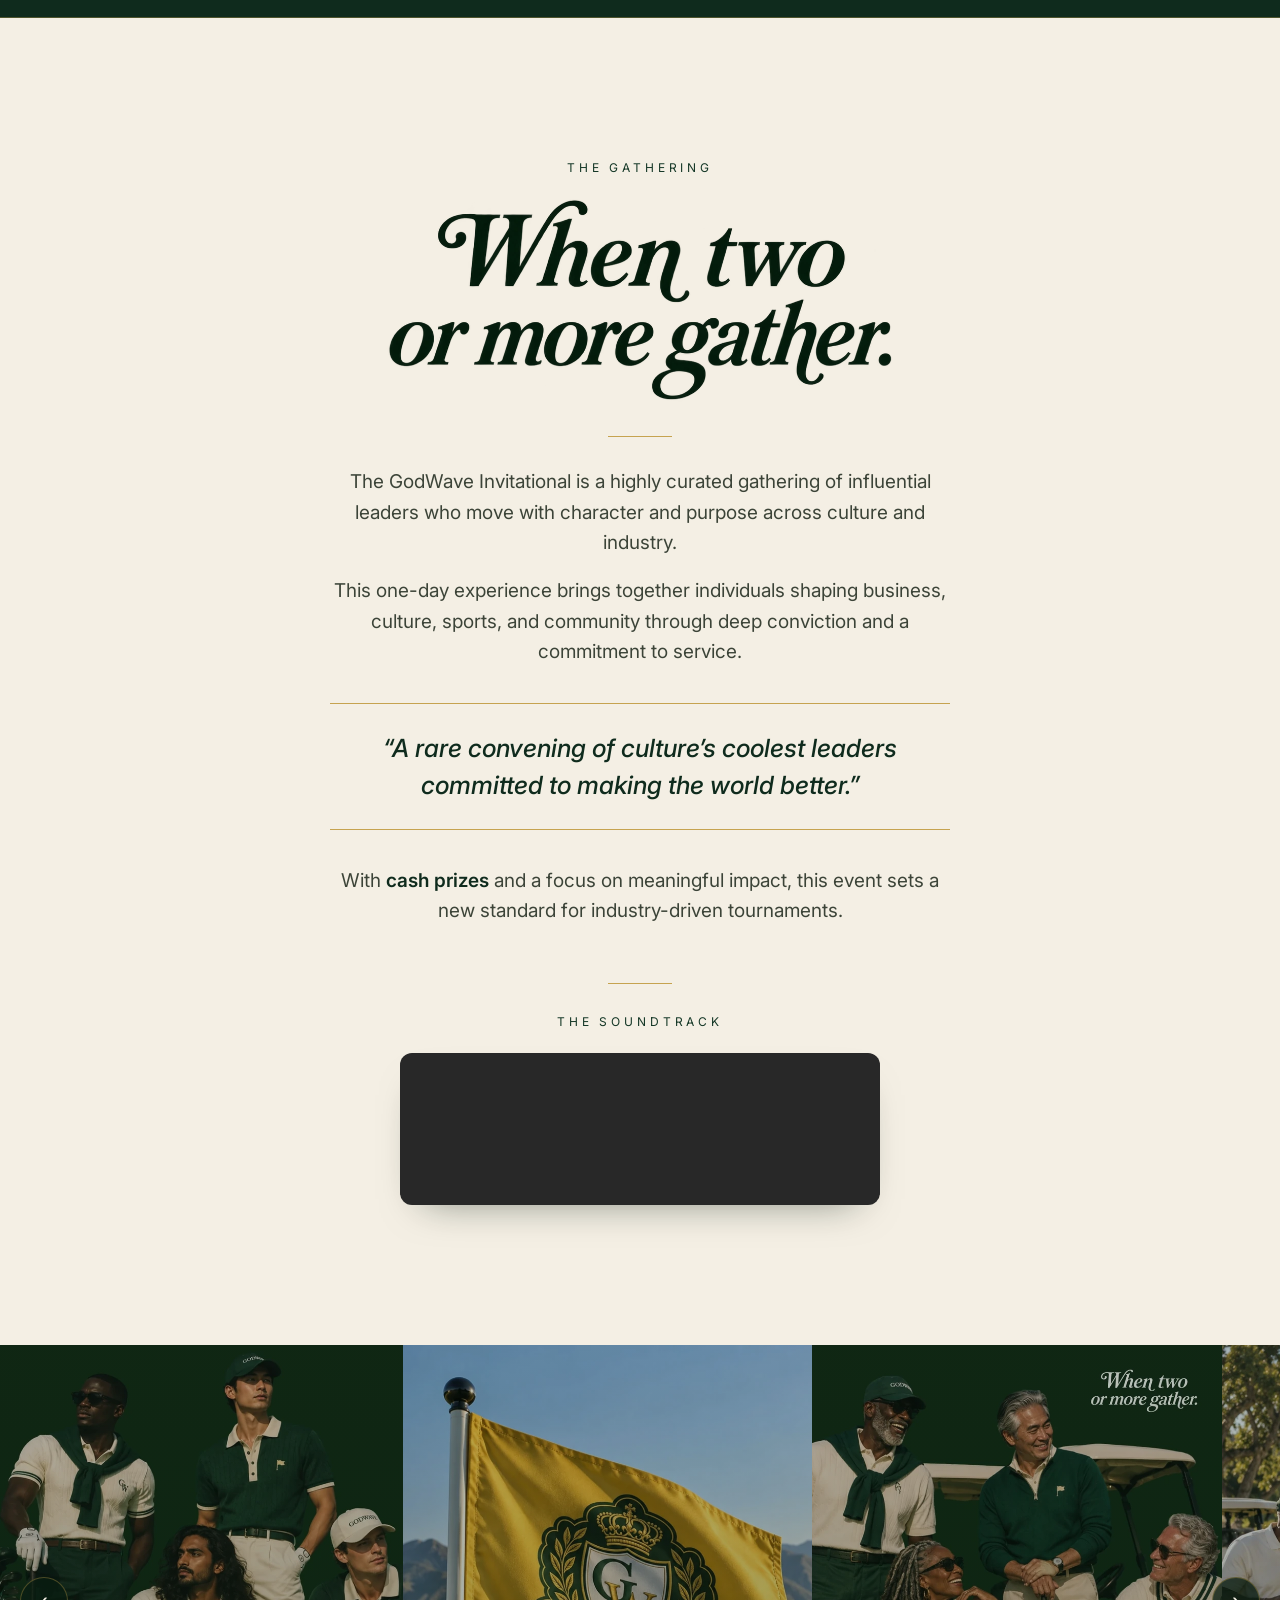
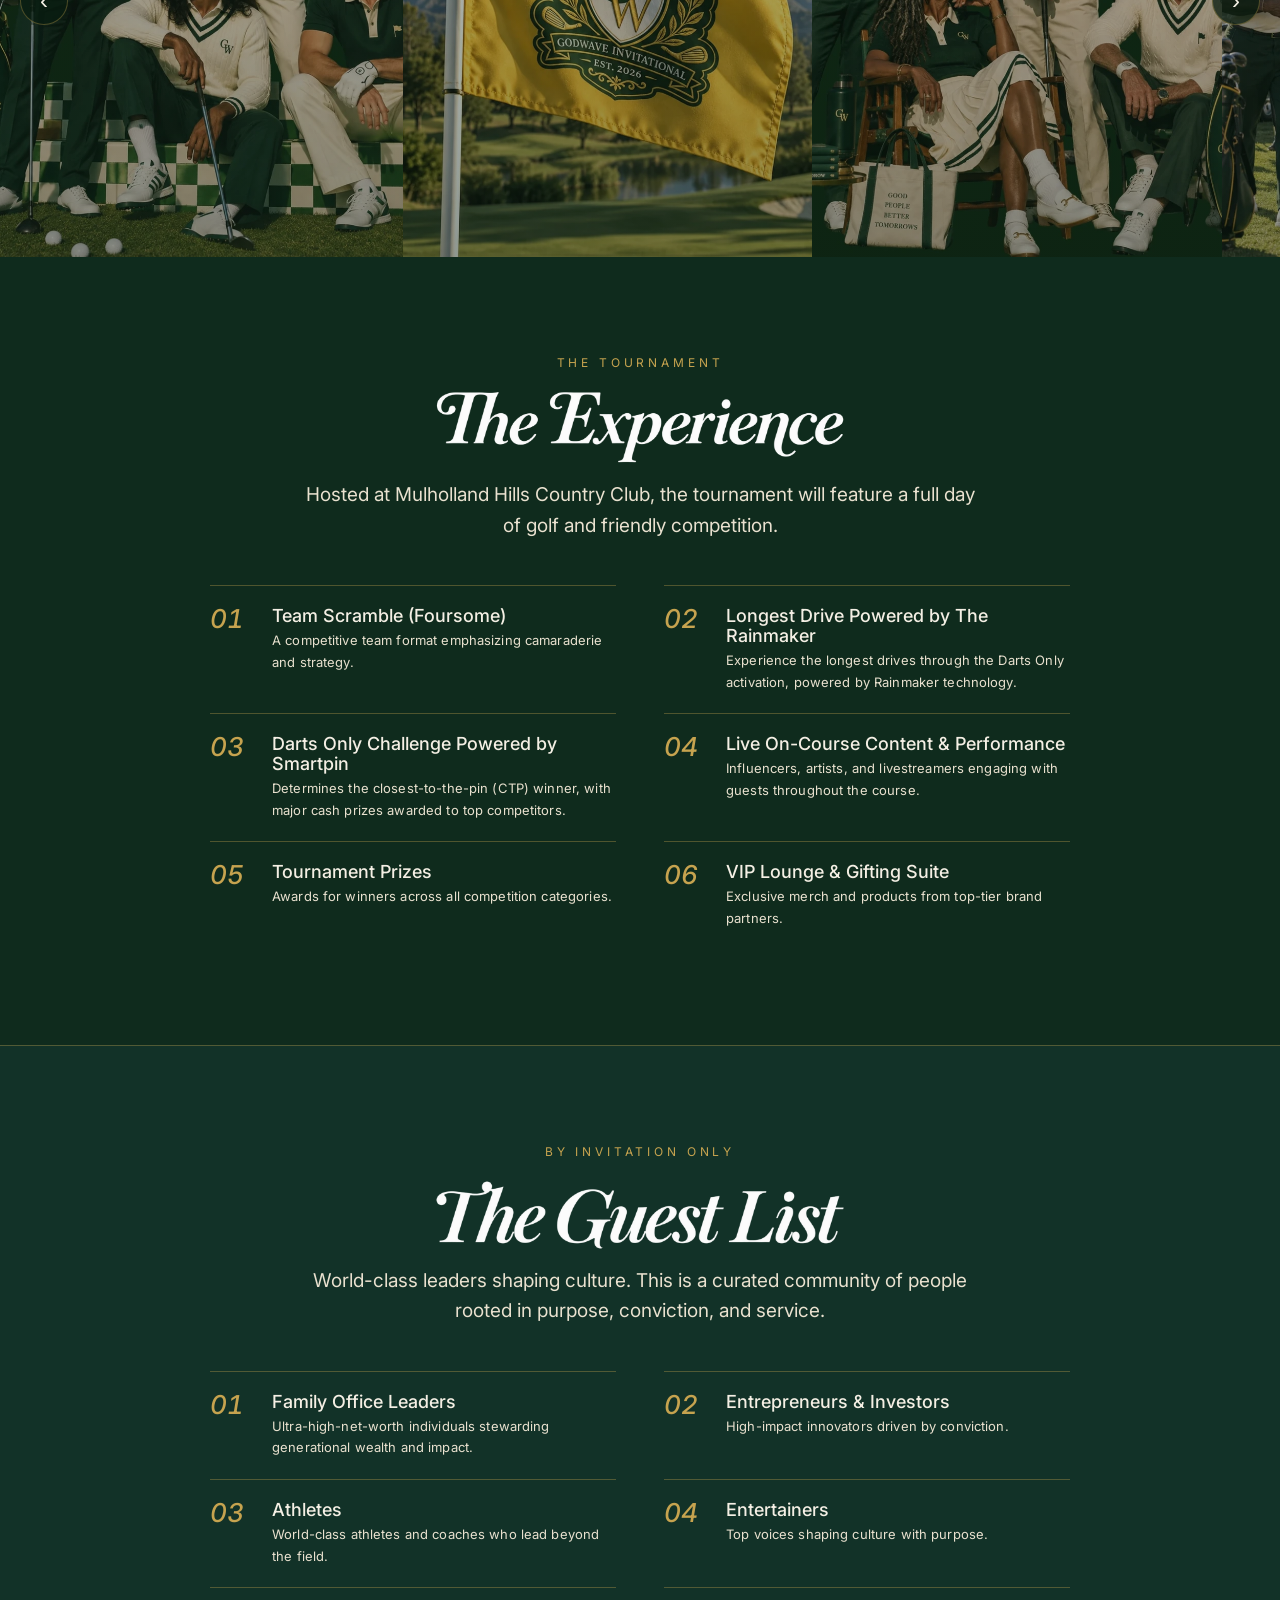
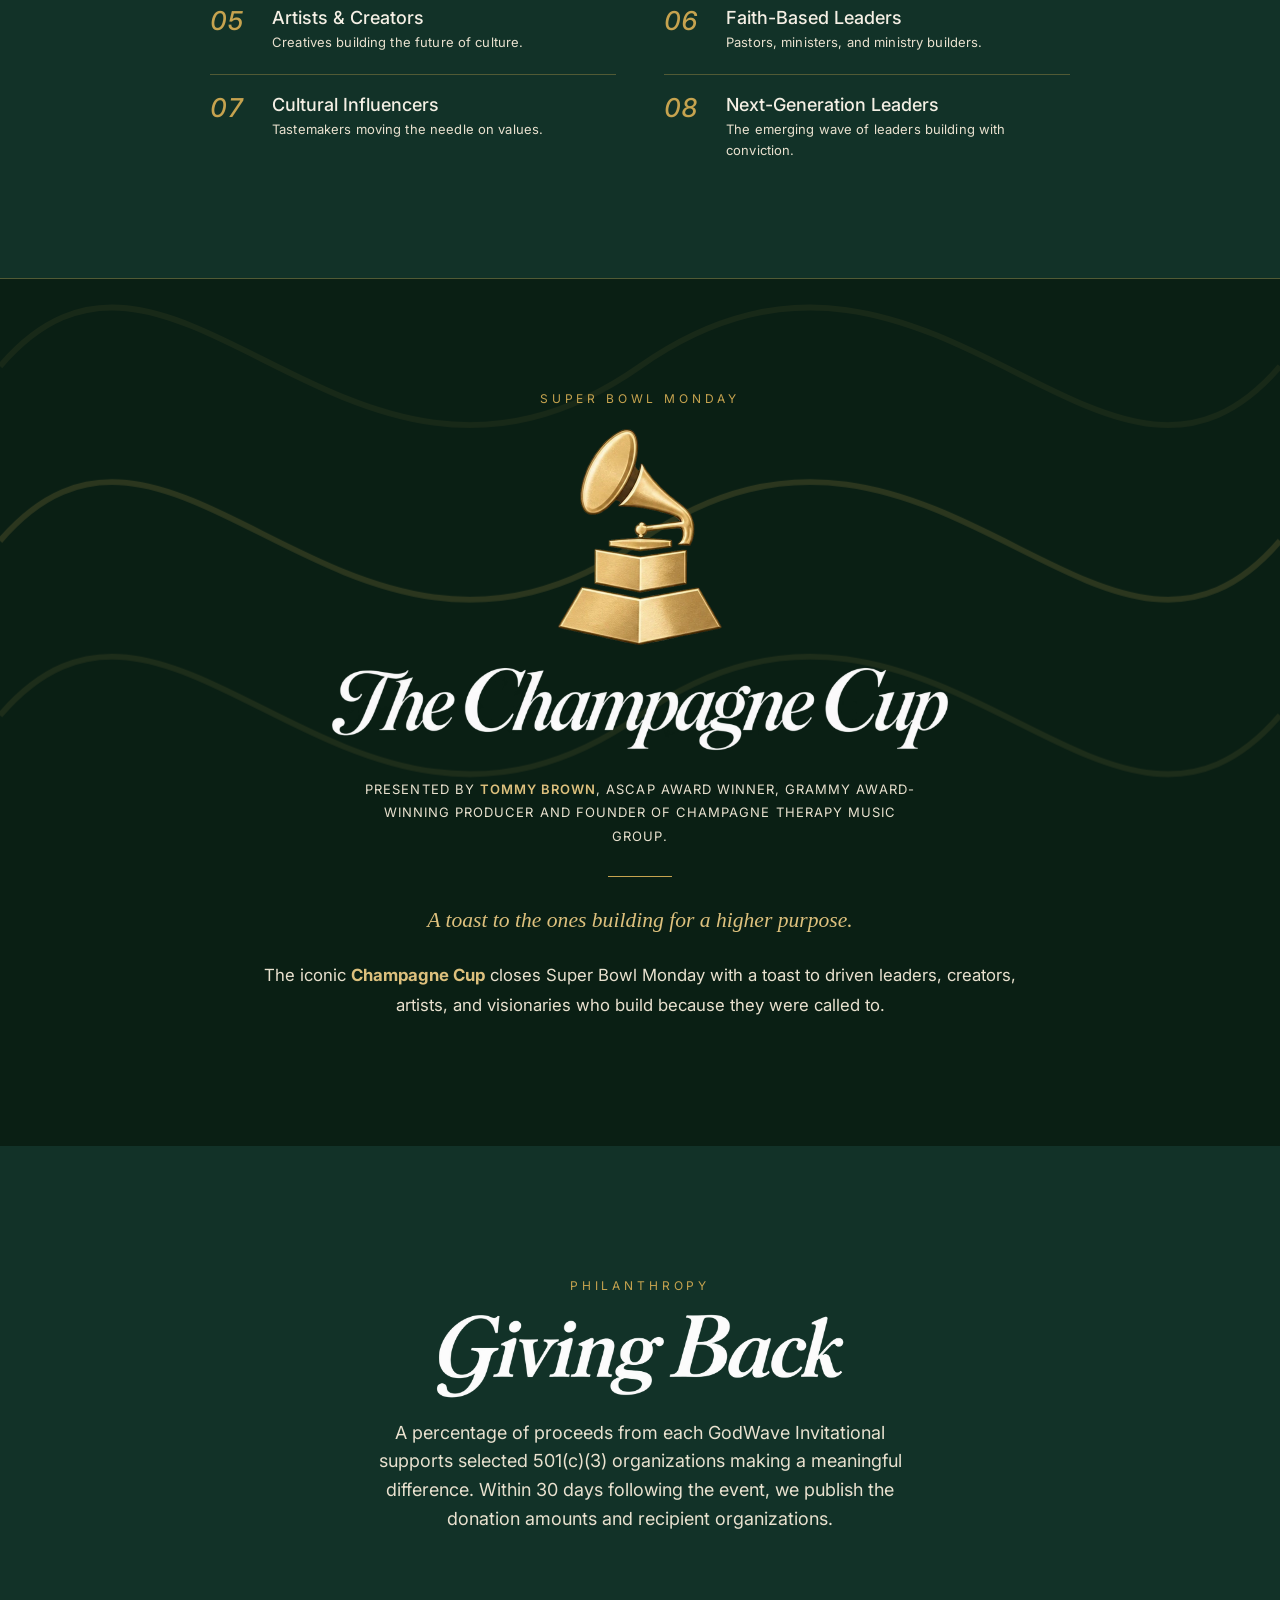
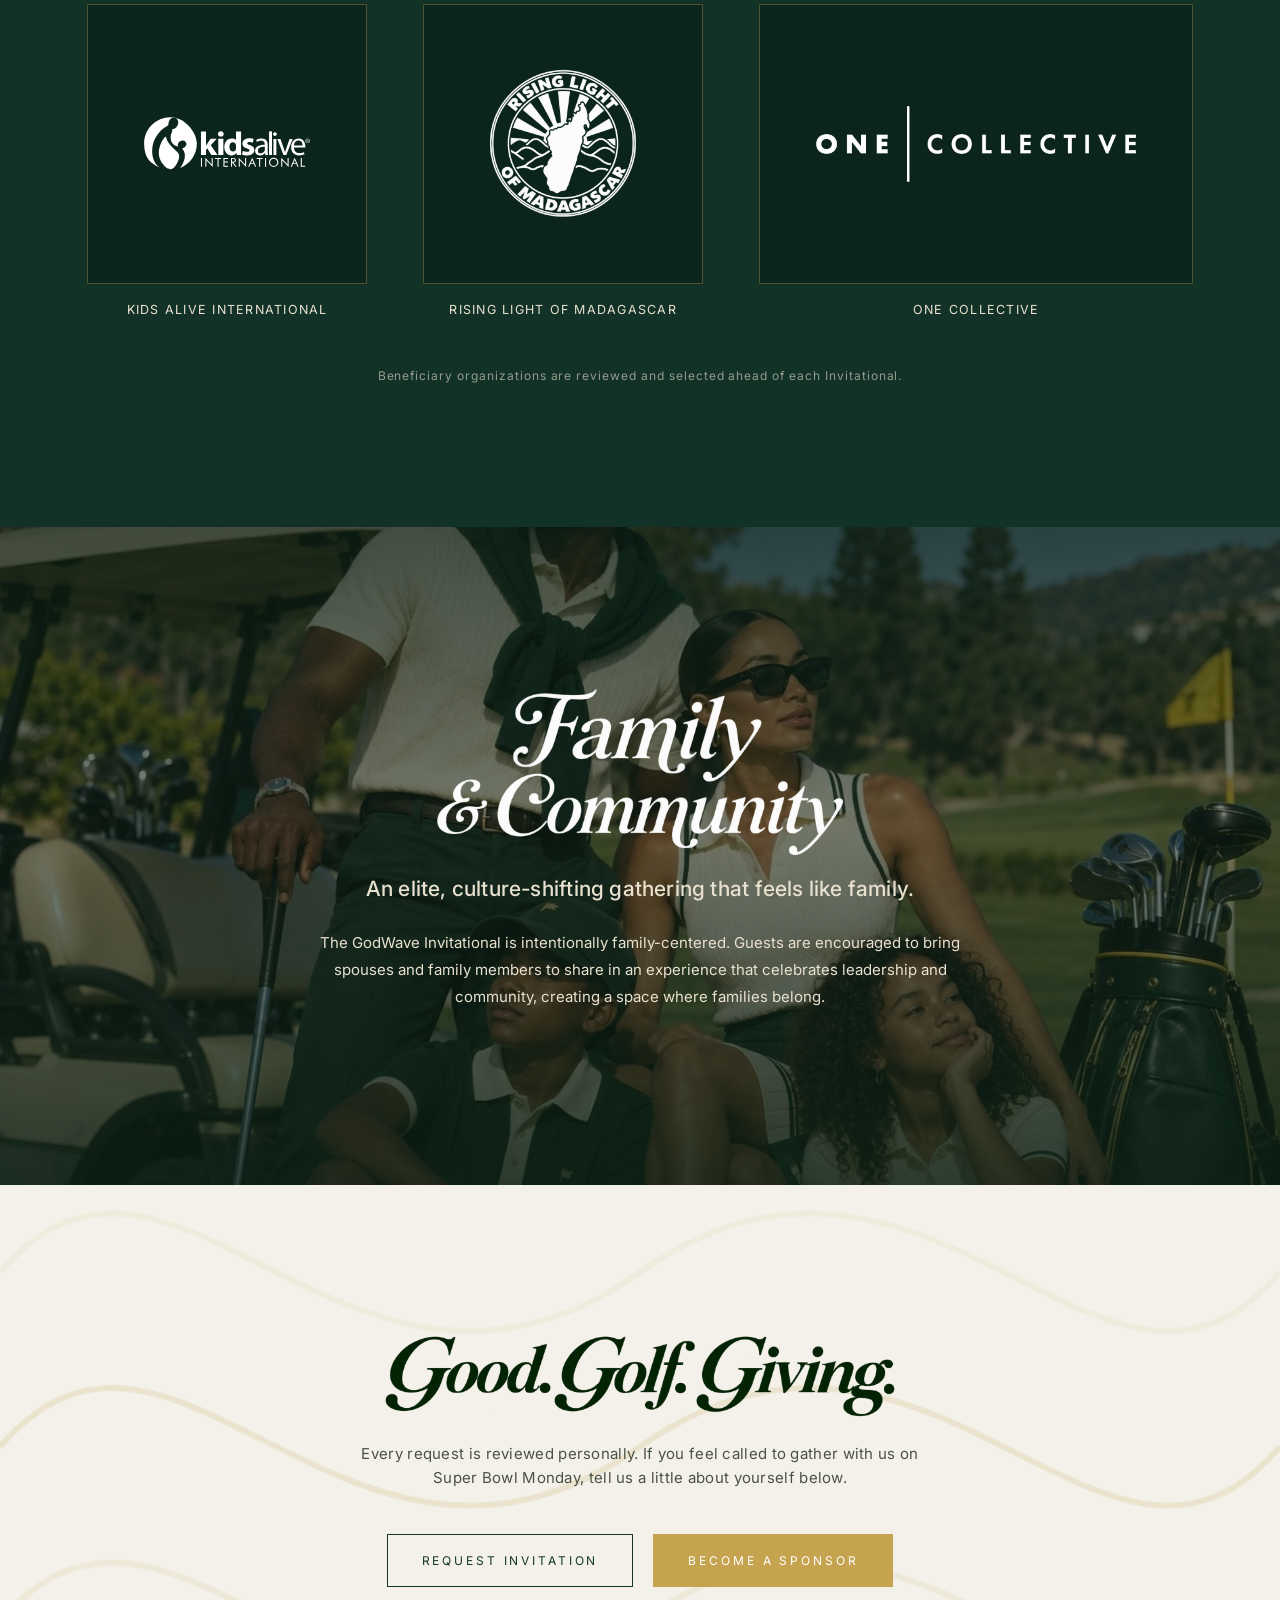
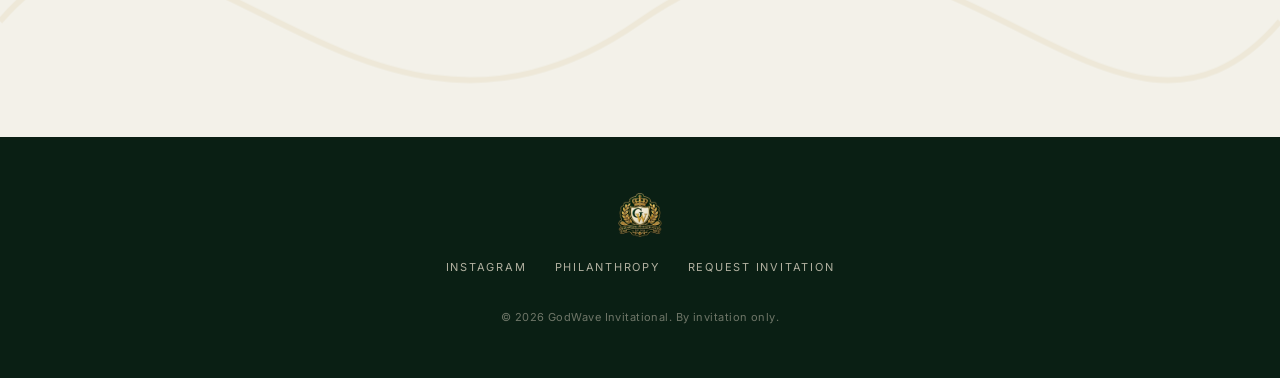
==== commit 14ba7a37: "Partners row: left and right arrows" ====
--- a/index.html
+++ b/index.html
@@ -13,7 +13,7 @@
 <link href="https://fonts.googleapis.com/css2?family=Inter:ital,wght@0,400;0,500;0,600;0,700;1,400;1,500&display=swap" rel="stylesheet" media="print" onload="this.media='all'">
 <noscript><link href="https://fonts.googleapis.com/css2?family=Inter:ital,wght@0,400;0,500;0,600;0,700;1,400;1,500&display=swap" rel="stylesheet"></noscript>
 <link rel="preload" as="image" href="assets/hero-bg.webp?v=20261023a" fetchpriority="high" />
-<link rel="stylesheet" href="styles.css?v=20261109a" />
+<link rel="stylesheet" href="styles.css?v=20261111a" />
 </head>
 <body>
 
@@ -68,6 +68,9 @@
     <h2 class="partners__title">Partners &amp; Sponsors</h2>
     <div class="rule"></div>
   </div>
+  <div class="partners__stage">
+  <button class="partners__arrow partners__arrow--prev" id="partnersPrev" aria-label="Previous partners">&#8249;</button>
+  <button class="partners__arrow partners__arrow--next" id="partnersNext" aria-label="Next partners">&#8250;</button>
   <div class="partners__marquee">
     <div class="partners__track">
       <ul class="partners__set">
@@ -102,6 +105,7 @@
       </ul>
     </div>
   </div>
+  </div>
 </section>
 
 <section class="ethos reveal" id="gathering">
@@ -243,6 +247,6 @@
   </div>
 </footer>
 
-<script src="script.js?v=20261108b"></script>
+<script src="script.js?v=20261111a"></script>
 </body>
 </html>
--- a/styles.css
+++ b/styles.css
@@ -941,3 +941,11 @@
 .soundtrack__fallback{color:var(--ivory);font-size:14px;letter-spacing:.08em;text-decoration:none}
 .soundtrack__fallback:hover{color:var(--gold-bright)}
 @media (max-width:720px){.soundtrack{margin-top:44px}}
+
+.partners__stage{position:relative}
+.partners__arrow{position:absolute;top:50%;transform:translateY(-50%);z-index:2;width:48px;height:48px;border-radius:50%;background:rgba(8,28,17,.82);border:1.5px solid rgba(244,238,224,.7);color:var(--ivory);font-size:26px;line-height:1;cursor:pointer;display:flex;align-items:center;justify-content:center;padding:0 0 3px;transition:background .2s,border-color .2s}
+.partners__arrow:hover,.partners__arrow:focus-visible{background:var(--green-800);border-color:var(--gold);outline:none}
+.partners__arrow--prev{left:20px}
+.partners__arrow--next{right:20px}
+@media (max-width:720px){.partners__arrow{width:40px;height:40px;font-size:20px}.partners__arrow--prev{left:10px}.partners__arrow--next{right:10px}}
+@media (prefers-reduced-motion:reduce){.partners__arrow{display:none}}
